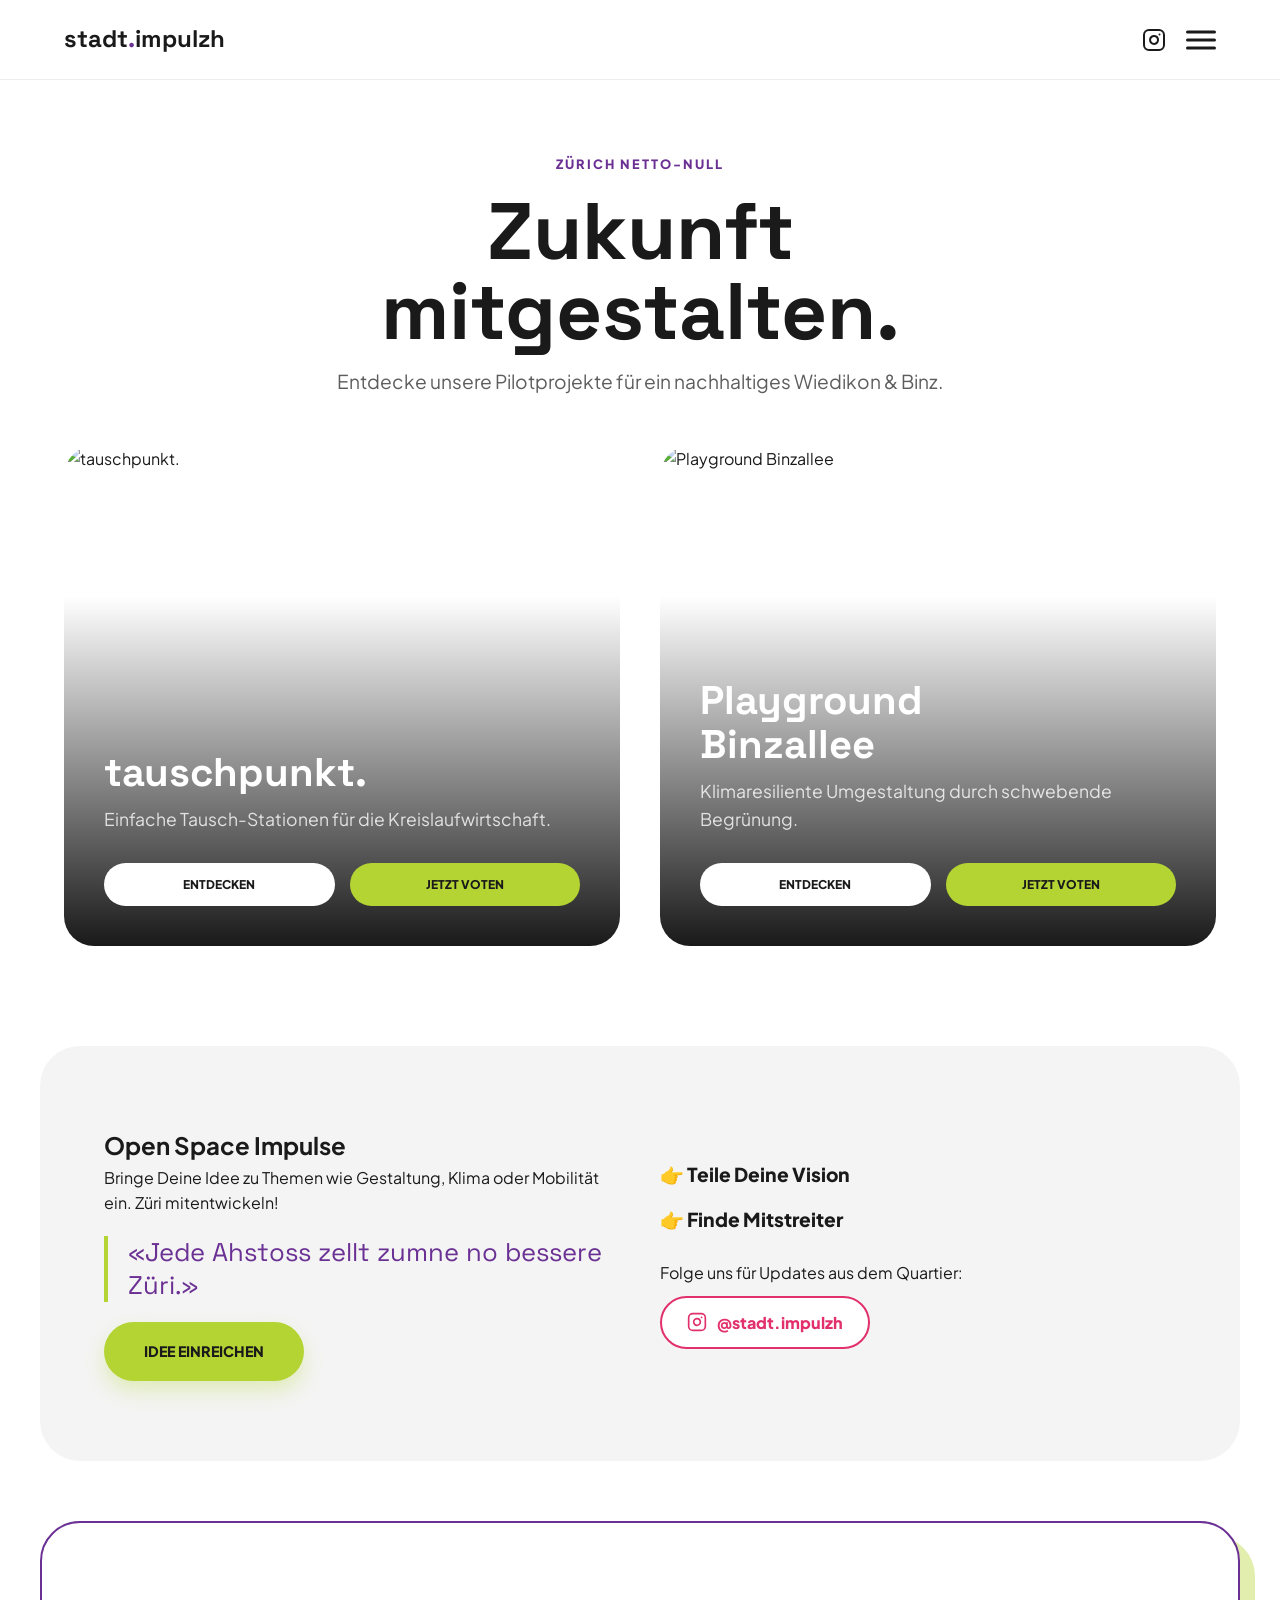
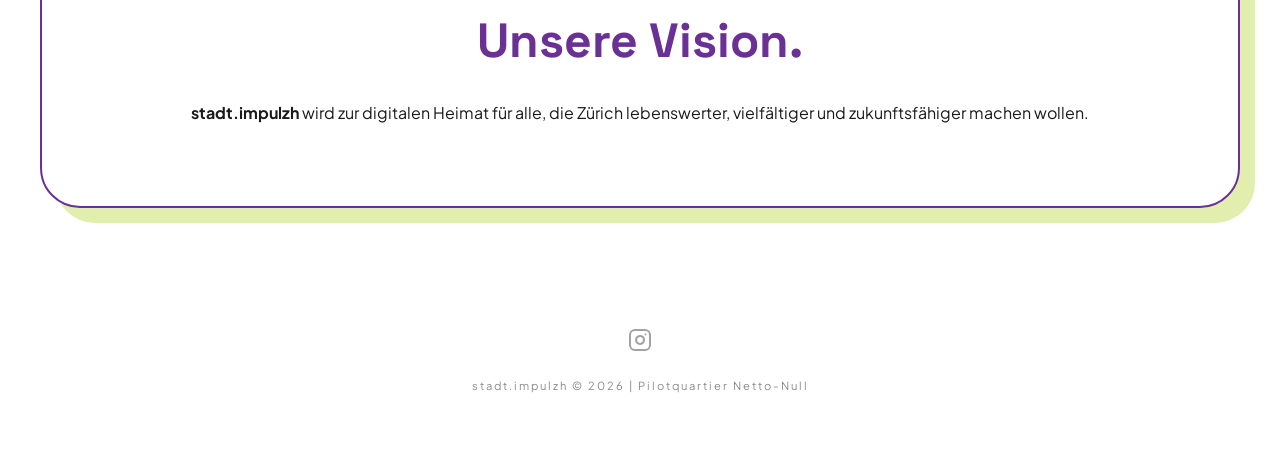
==== index.html @ afa0d342 "Update index.html" ====
<!DOCTYPE html>
<html lang="de">
<head>
    <meta charset="UTF-8">
    <meta name="viewport" content="width=device-width, initial-scale=1.0">
    <title>stadt.impulzh | Projekte</title>
    <link href="https://fonts.googleapis.com/css2?family=Plus+Jakarta+Sans:wght@300;500;800&family=Space+Grotesk:wght@700&display=swap" rel="stylesheet">
    
    <style>
        :root {
            --purple: #6a3093;
            --lime: #b4d433;
            --text: #1a1a1a;
            --bg: #ffffff;
            --gray: #f4f4f4;
            --insta: #E1306C;
        }

        * { margin: 0; padding: 0; box-sizing: border-box; }
        html { scroll-behavior: smooth; }
        body { background: var(--bg); color: var(--text); font-family: 'Plus Jakarta Sans', sans-serif; line-height: 1.6; overflow-x: hidden; }

        /* --- NAVIGATION (HAMBURGER MENU) --- */
        header {
            position: fixed; top: 0; left: 0; width: 100%; height: 80px;
            background: rgba(255,255,255,0.9); backdrop-filter: blur(10px);
            border-bottom: 1px solid #eee; display: flex; justify-content: space-between; align-items: center;
            padding: 0 5%; z-index: 2000;
        }
        .logo { font-family: 'Space Grotesk', sans-serif; font-size: 1.5rem; font-weight: 800; text-decoration: none; color: var(--text); z-index: 2001; }
        .logo span { color: var(--purple); }

        .header-right { display: flex; align-items: center; gap: 20px; z-index: 2001; }
        .insta-header-link { color: var(--text); transition: 0.3s; display: flex; align-items: center; }
        .insta-header-link:hover { color: var(--insta); transform: scale(1.1); }

        /* Hamburger Button */
        .menu-toggle { cursor: pointer; width: 30px; height: 20px; position: relative; }
        .hamburger, .hamburger::before, .hamburger::after { 
            position: absolute; width: 100%; height: 3px; background: var(--text); 
            border-radius: 3px; transition: 0.3s ease; 
        }
        .hamburger { top: 50%; transform: translateY(-50%); }
        .hamburger::before { content: ''; top: -8px; }
        .hamburger::after { content: ''; top: 8px; }
        
        .menu-toggle.active .hamburger { background: transparent; }
        .menu-toggle.active .hamburger::before { top: 0; transform: rotate(45deg); }
        .menu-toggle.active .hamburger::after { top: 0; transform: rotate(-45deg); }

        /* Dropdown Overlay */
        .nav-menu {
            position: fixed; top: 0; right: -100%; width: 100vw; height: 100vh;
            background: rgba(255,255,255,0.98); display: flex; flex-direction: column; 
            align-items: center; justify-content: center; gap: 40px; 
            transition: 0.4s cubic-bezier(0.77, 0, 0.175, 1); z-index: 1999;
        }
        .nav-menu.active { right: 0; }
        .nav-menu ul { list-style: none; text-align: center; display: flex; flex-direction: column; gap: 30px; }
        .nav-menu a { text-decoration: none; color: var(--text); font-family: 'Space Grotesk'; font-size: 2.5rem; font-weight: 800; text-transform: uppercase; transition: 0.3s; }
        .nav-menu a:hover { color: var(--purple); }

        /* --- HERO --- */
        .hero { padding: 150px 5% 50px; text-align: center; max-width: 1000px; margin: 0 auto; }
        .hero span { color: var(--purple); font-weight: 800; letter-spacing: 2px; text-transform: uppercase; font-size: 0.8rem; }
        .hero h1 { font-family: 'Space Grotesk'; font-size: clamp(3rem, 8vw, 5rem); line-height: 1; margin: 15px 0; }
        .hero p { font-size: 1.2rem; opacity: 0.7; }

        /* --- VORSCHAU-GRID --- */
        #overview-section { transition: opacity 0.4s ease; padding-bottom: 100px; }
        .preview-grid { display: grid; grid-template-columns: repeat(auto-fit, minmax(300px, 1fr)); gap: 40px; padding: 0 5%; max-width: 1400px; margin: 0 auto; }
        
        .preview-card {
            position: relative; height: 500px; border-radius: 30px; overflow: hidden;
            cursor: pointer; transition: transform 0.4s cubic-bezier(0.2, 0.8, 0.2, 1);
            display: flex; flex-direction: column; justify-content: flex-end; padding: 40px;
        }
        .preview-card:hover { transform: translateY(-10px); box-shadow: 0 30px 60px rgba(0,0,0,0.15); }
        .preview-card img { position: absolute; inset: 0; width: 100%; height: 100%; object-fit: cover; z-index: -2; transition: 0.6s; }
        .preview-card:hover img { transform: scale(1.05); }
        .preview-card::before { content: ''; position: absolute; inset: 0; background: linear-gradient(to top, rgba(0,0,0,0.9) 0%, transparent 70%); z-index: -1; }
        
        .preview-card h2 { font-family: 'Space Grotesk'; color: white; font-size: 2.5rem; margin-bottom: 10px; line-height: 1.1; }
        .preview-card p { color: rgba(255,255,255,0.8); margin-bottom: 20px; font-size: 1.1rem; }
        
        .card-actions { display: flex; gap: 15px; flex-wrap: wrap; margin-top: 10px; }
        .btn-discover, .btn-vote-small { 
            display: inline-block; padding: 12px 20px; border-radius: 50px; 
            font-weight: 800; text-transform: uppercase; font-size: 0.75rem; 
            text-decoration: none; text-align: center; flex: 1; min-width: 120px;
        }
        .btn-discover { background: white; color: var(--text); }
        .btn-vote-small { background: var(--lime); color: var(--text); transition: 0.3s; }
        .btn-vote-small:hover { background: var(--purple); color: white; }

        /* --- DETAIL-ANSICHTEN --- */
        .detail-view { display: none; padding: 120px 5% 50px; max-width: 1200px; margin: 0 auto; animation: slideUp 0.6s ease forwards; }
        @keyframes slideUp { from { opacity: 0; transform: translateY(40px); } to { opacity: 1; transform: translateY(0); } }
        
        .back-btn { display: inline-flex; align-items: center; gap: 10px; padding: 12px 25px; background: var(--gray); border-radius: 50px; font-weight: 800; text-transform: uppercase; font-size: 0.7rem; cursor: pointer; border: none; transition: 0.3s; margin-bottom: 40px; }
        .back-btn:hover { background: var(--text); color: white; }

        .detail-header { display: flex; justify-content: space-between; align-items: flex-end; margin-bottom: 50px; flex-wrap: wrap; gap: 20px; }
        .detail-header h2 { font-family: 'Space Grotesk'; font-size: clamp(3rem, 6vw, 4.5rem); line-height: 1; }
        .vote-btn-large { padding: 18px 40px; background: var(--lime); color: var(--text); border-radius: 50px; font-weight: 800; text-decoration: none; text-transform: uppercase; font-size: 0.9rem; transition: 0.3s; box-shadow: 0 10px 20px rgba(180, 212, 51, 0.3); }
        .vote-btn-large:hover { transform: translateY(-3px); background: var(--purple); color: white; }

        .detail-content { display: grid; grid-template-columns: 1fr 1fr; gap: 60px; margin-bottom: 60px; }
        .detail-content h3 { font-family: 'Space Grotesk'; font-size: 2rem; color: var(--purple); margin-bottom: 20px; }
        .detail-content p { margin-bottom: 20px; font-size: 1.1rem; }
        
        .vision-box { background: var(--gray); padding: 40px; border-radius: 30px; border-left: 6px solid var(--lime); }
        .vision-box h4 { font-family: 'Space Grotesk'; font-size: 1.5rem; margin-bottom: 15px; }

        /* --- GALERIE --- */
        .carousel { display: flex; gap: 20px; overflow-x: auto; padding-bottom: 20px; scrollbar-width: none; margin-top: 40px; }
        .carousel img { height: 400px; min-width: 300px; border-radius: 20px; object-fit: cover; flex-shrink: 0; box-shadow: 0 10px 30px rgba(0,0,0,0.1); }

        /* --- VERGLEICHS-SLIDER --- */
        .slider-container { position: relative; width: 100%; aspect-ratio: 16/9; margin: 50px auto; border-radius: 30px; overflow: hidden; box-shadow: 0 20px 50px rgba(0,0,0,0.2); }
        .slider-img-back { position: absolute; top: 0; left: 0; width: 100%; height: 100%; object-fit: cover; }
        .slider-img-front { position: absolute; top: 0; left: 0; width: 100%; height: 100%; object-fit: cover; clip-path: polygon(0 0, 50% 0, 50% 100%, 0 100%); }
        .slider-line { position: absolute; top: 0; left: 50%; width: 4px; height: 100%; background: white; transform: translateX(-50%); pointer-events: none; z-index: 5; }
        .slider-button { 
            position: absolute; top: 50%; left: 50%; transform: translate(-50%, -50%); 
            width: 44px; height: 44px; background: white; border-radius: 50%; 
            display: flex; align-items: center; justify-content: center; gap: 2px;
            box-shadow: 0 4px 15px rgba(0,0,0,0.3); color: var(--purple);
        }
        .slider-button svg { width: 18px; height: 18px; stroke: currentColor; }
        .slider-input { position: absolute; top: 0; left: 0; width: 100%; height: 100%; opacity: 0; cursor: ew-resize; z-index: 10; margin: 0; }

        /* --- INFO SECTIONS --- */
        .info-section { padding: 80px 5%; max-width: 1200px; margin: 0 auto 60px; border-radius: 40px; }
        
        /* Mitwirken Design */
        .bg-gray { background: var(--gray); display: grid; grid-template-columns: 1fr 1fr; gap: 40px; align-items: center; }
        .quote-zueri { font-family: 'Space Grotesk'; font-size: 1.6rem; color: var(--purple); line-height: 1.3; margin: 20px 0; padding-left: 20px; border-left: 4px solid var(--lime); }
        .mitwirken-list { list-style: none; margin-bottom: 25px; }
        .mitwirken-list li { font-size: 1.2rem; font-weight: 800; margin-bottom: 15px; display: flex; align-items: center; gap: 10px; }
        
        .insta-btn-wide {
            display: inline-flex; align-items: center; gap: 10px;
            padding: 12px 25px; background: white; border: 2px solid var(--insta);
            color: var(--insta); border-radius: 50px; text-decoration: none;
            font-weight: 800; transition: 0.3s; margin-top: 10px;
        }
        .insta-btn-wide:hover { background: var(--insta); color: white; }

        /* Helle Vision Design */
        .bg-light-accent { 
            background: white; border: 2px solid var(--purple); 
            box-shadow: 15px 15px 0px rgba(180, 212, 51, 0.4); 
            text-align: center; padding: 80px 5%; 
        }
        .bg-light-accent h2 { font-family: 'Space Grotesk'; font-size: 3rem; margin-bottom: 20px; color: var(--purple); }

        footer { text-align: center; padding: 60px 40px; font-size: 0.7rem; opacity: 0.5; letter-spacing: 2px; }
        .footer-socials { margin-bottom: 20px; display: flex; justify-content: center; gap: 20px; }
        .footer-socials a { color: var(--text); opacity: 0.8; transition: 0.3s; }
        .footer-socials a:hover { color: var(--insta); opacity: 1; transform: translateY(-3px); }

        @media (max-width: 900px) { 
            .bg-gray { grid-template-columns: 1fr; }
            .preview-card { height: 420px; padding: 25px; }
            .card-actions { flex-direction: column; gap: 10px; }
            .detail-content { grid-template-columns: 1fr; } 
        }
    </style>
</head>
<body>

    <header>
        <a href="#" onclick="showOverview()" class="logo">stadt<span>.</span>impulzh</a>
        
        <div class="header-right">
            <a href="https://www.instagram.com/stadt.impulzh?igsh=MWlrd3I5NDh2NDQ0bA==" target="_blank" class="insta-header-link">
                <svg width="24" height="24" viewBox="0 0 24 24" fill="none" stroke="currentColor" stroke-width="2" stroke-linecap="round" stroke-linejoin="round"><rect x="2" y="2" width="20" height="20" rx="5" ry="5"></rect><path d="M16 11.37A4 4 0 1 1 12.63 8 4 4 0 0 1 16 11.37z"></path><line x1="17.5" y1="6.5" x2="17.51" y2="6.5"></line></svg>
            </a>
            <div class="menu-toggle" onclick="toggleMenu()">
                <div class="hamburger"></div>
            </div>
        </div>

        <nav class="nav-menu">
            <ul>
                <li><a href="#" onclick="closeMenuAndShowOverview()">Projekte</a></li>
                <li><a href="#mitwirken" onclick="toggleMenu()">Mitwirken</a></li>
                <li><a href="#vision" onclick="toggleMenu()">Vision</a></li>
                <li><a href="https://www.instagram.com/stadt.impulzh?igsh=MWlrd3I5NDh2NDQ0bA==" target="_blank" onclick="toggleMenu()" style="color: var(--insta);">Instagram</a></li>
            </ul>
        </nav>
    </header>

    <div id="overview-section">
        <section class="hero">
            <span>Zürich Netto-Null</span>
            <h1>Zukunft<br>mitgestalten.</h1>
            <p>Entdecke unsere Pilotprojekte für ein nachhaltiges Wiedikon & Binz.</p>
        </section>

        <section class="preview-grid">
            <div class="preview-card" onclick="openProject('tauschpunkt')">
                <img src="Bild.tauschpunkt1.png" alt="tauschpunkt.">
                <h2>tauschpunkt.</h2>
                <p>Einfache Tausch-Stationen für die Kreislaufwirtschaft.</p>
                <div class="card-actions">
                    <span class="btn-discover">Entdecken</span>
                    <a href="https://mitwirken.stadt-zuerich.ch/processes/pilotquartier/f/664/proposals/2298" target="_blank" class="btn-vote-small" onclick="event.stopPropagation()">Jetzt Voten</a>
                </div>
            </div>

            <div class="preview-card" onclick="openProject('playground')">
                <img src="IMG_2031.png" alt="Playground Binzallee">
                <h2>Playground<br>Binzallee</h2>
                <p>Klimaresiliente Umgestaltung durch schwebende Begrünung.</p>
                <div class="card-actions">
                    <span class="btn-discover">Entdecken</span>
                    <a href="https://mitwirken.stadt-zuerich.ch/processes/pilotquartier/f/664/proposals/2334" target="_blank" class="btn-vote-small" onclick="event.stopPropagation()">Jetzt Voten</a>
                </div>
            </div>
        </section>
    </div>

    <section id="tauschpunkt" class="detail-view">
        <button class="back-btn" onclick="showOverview()">← Zurück</button>
        <div class="detail-header">
            <h2>tauschpunkt.</h2>
            <a href="https://mitwirken.stadt-zuerich.ch/processes/pilotquartier/f/664/proposals/2298" target="_blank" class="vote-btn-large">Jetzt Voten</a>
        </div>
        <div class="detail-content">
            <div>
                <h3>Das Konzept.</h3>
                <p>Nachhaltiges Handeln sichtbar und einfach machen – mitten im Alltag.</p>
            </div>
            <div class="vision-box">
                <h4>Vision</h4>
                <p>Ein stadtweites Netzwerk, das Ressourcen schont und Menschen verbindet.</p>
            </div>
        </div>
        <div class="carousel">
            <img src="Bild.tauschpunkt1.png" alt="1"><img src="Bild.tauschpunkt2.png" alt="2"><img src="Bild.tauschpunkt3.png" alt="3">
        </div>
    </section>

    <section id="playground" class="detail-view">
        <button class="back-btn" onclick="showOverview()">← Zurück</button>
        <div class="detail-header">
            <h2>Playground Binzallee.</h2>
            <a href="https://mitwirken.stadt-zuerich.ch/processes/pilotquartier/f/664/proposals/2334" target="_blank" class="vote-btn-large">Jetzt Voten</a>
        </div>
        <div class="slider-container">
            <img src="IMG_2031.png" class="slider-img-back">
            <img src="IMG_2032.png" class="slider-img-front" id="slider-front">
            <div class="slider-line" id="slider-line">
                <div class="slider-button">
                    <svg viewBox="0 0 24 24" fill="none" stroke-width="2.5" stroke-linecap="round" stroke-linejoin="round"><polyline points="15 18 9 12 15 6"></polyline></svg>
                    <svg viewBox="0 0 24 24" fill="none" stroke-width="2.5" stroke-linecap="round" stroke-linejoin="round"><polyline points="9 18 15 12 9 6"></polyline></svg>
                </div>
            </div>
            <input type="range" min="0" max="100" value="50" class="slider-input" oninput="moveSlider(this.value)">
        </div>
    </section>

    <section id="mitwirken" class="info-section bg-gray">
        <div class="mitwirken-text">
            <h2>Open Space Impulse</h2>
            <p>Bringe Deine Idee zu Themen wie Gestaltung, Klima oder Mobilität ein. Züri mitentwickeln!</p>
            <div class="quote-zueri">«Jede Ahstoss zellt zumne no bessere Züri.»</div>
            <a href="mailto:stadt@impulzh.com" class="vote-btn-large" style="display: inline-block;">Idee einreichen</a>
        </div>
        <div>
            <ul class="mitwirken-list">
                <li>👉 Teile Deine Vision</li>
                <li>👉 Finde Mitstreiter</li>
            </ul>
            <p>Folge uns für Updates aus dem Quartier:</p>
            <a href="https://www.instagram.com/stadt.impulzh?igsh=MWlrd3I5NDh2NDQ0bA==" target="_blank" class="insta-btn-wide">
                <svg width="20" height="20" viewBox="0 0 24 24" fill="none" stroke="currentColor" stroke-width="2" stroke-linecap="round" stroke-linejoin="round"><rect x="2" y="2" width="20" height="20" rx="5" ry="5"></rect><path d="M16 11.37A4 4 0 1 1 12.63 8 4 4 0 0 1 16 11.37z"></path><line x1="17.5" y1="6.5" x2="17.51" y2="6.5"></line></svg>
                @stadt.impulzh
            </a>
        </div>
    </section>

    <section id="vision" class="info-section bg-light-accent">
        <h2>Unsere Vision.</h2>
        <p><strong>stadt.impulzh</strong> wird zur digitalen Heimat für alle, die Zürich lebenswerter, vielfältiger und zukunftsfähiger machen wollen.</p>
    </section>

    <footer>
        <div class="footer-socials">
            <a href="https://www.instagram.com/stadt.impulzh?igsh=MWlrd3I5NDh2NDQ0bA==" target="_blank">
                <svg width="24" height="24" viewBox="0 0 24 24" fill="none" stroke="currentColor" stroke-width="2" stroke-linecap="round" stroke-linejoin="round"><rect x="2" y="2" width="20" height="20" rx="5" ry="5"></rect><path d="M16 11.37A4 4 0 1 1 12.63 8 4 4 0 0 1 16 11.37z"></path><line x1="17.5" y1="6.5" x2="17.51" y2="6.5"></line></svg>
            </a>
        </div>
        stadt.impulzh &copy; 2026 | Pilotquartier Netto-Null
    </footer>

    <script>
        function toggleMenu() {
            document.querySelector('.nav-menu').classList.toggle('active');
            document.querySelector('.menu-toggle').classList.toggle('active');
        }
        function closeMenuAndShowOverview() {
            document.querySelector('.nav-menu').classList.remove('active');
            document.querySelector('.menu-toggle').classList.remove('active');
            showOverview();
        }
        function openProject(projectId) {
            document.getElementById('overview-section').style.display = 'none';
            document.querySelectorAll('.detail-view').forEach(view => view.style.display = 'none');
            document.getElementById(projectId).style.display = 'block';
            window.scrollTo({ top: 0, behavior: 'smooth' });
        }
        function showOverview() {
            document.querySelectorAll('.detail-view').forEach(view => view.style.display = 'none');
            document.getElementById('overview-section').style.display = 'block';
            window.scrollTo({ top: 0, behavior: 'smooth' });
        }
        function moveSlider(val) {
            document.getElementById('slider-front').style.clipPath = `polygon(0 0, ${val}% 0, ${val}% 100%, 0 100%)`;
            document.getElementById('slider-line').style.left = `${val}%`;
        }
    </script>
</body>
</html>
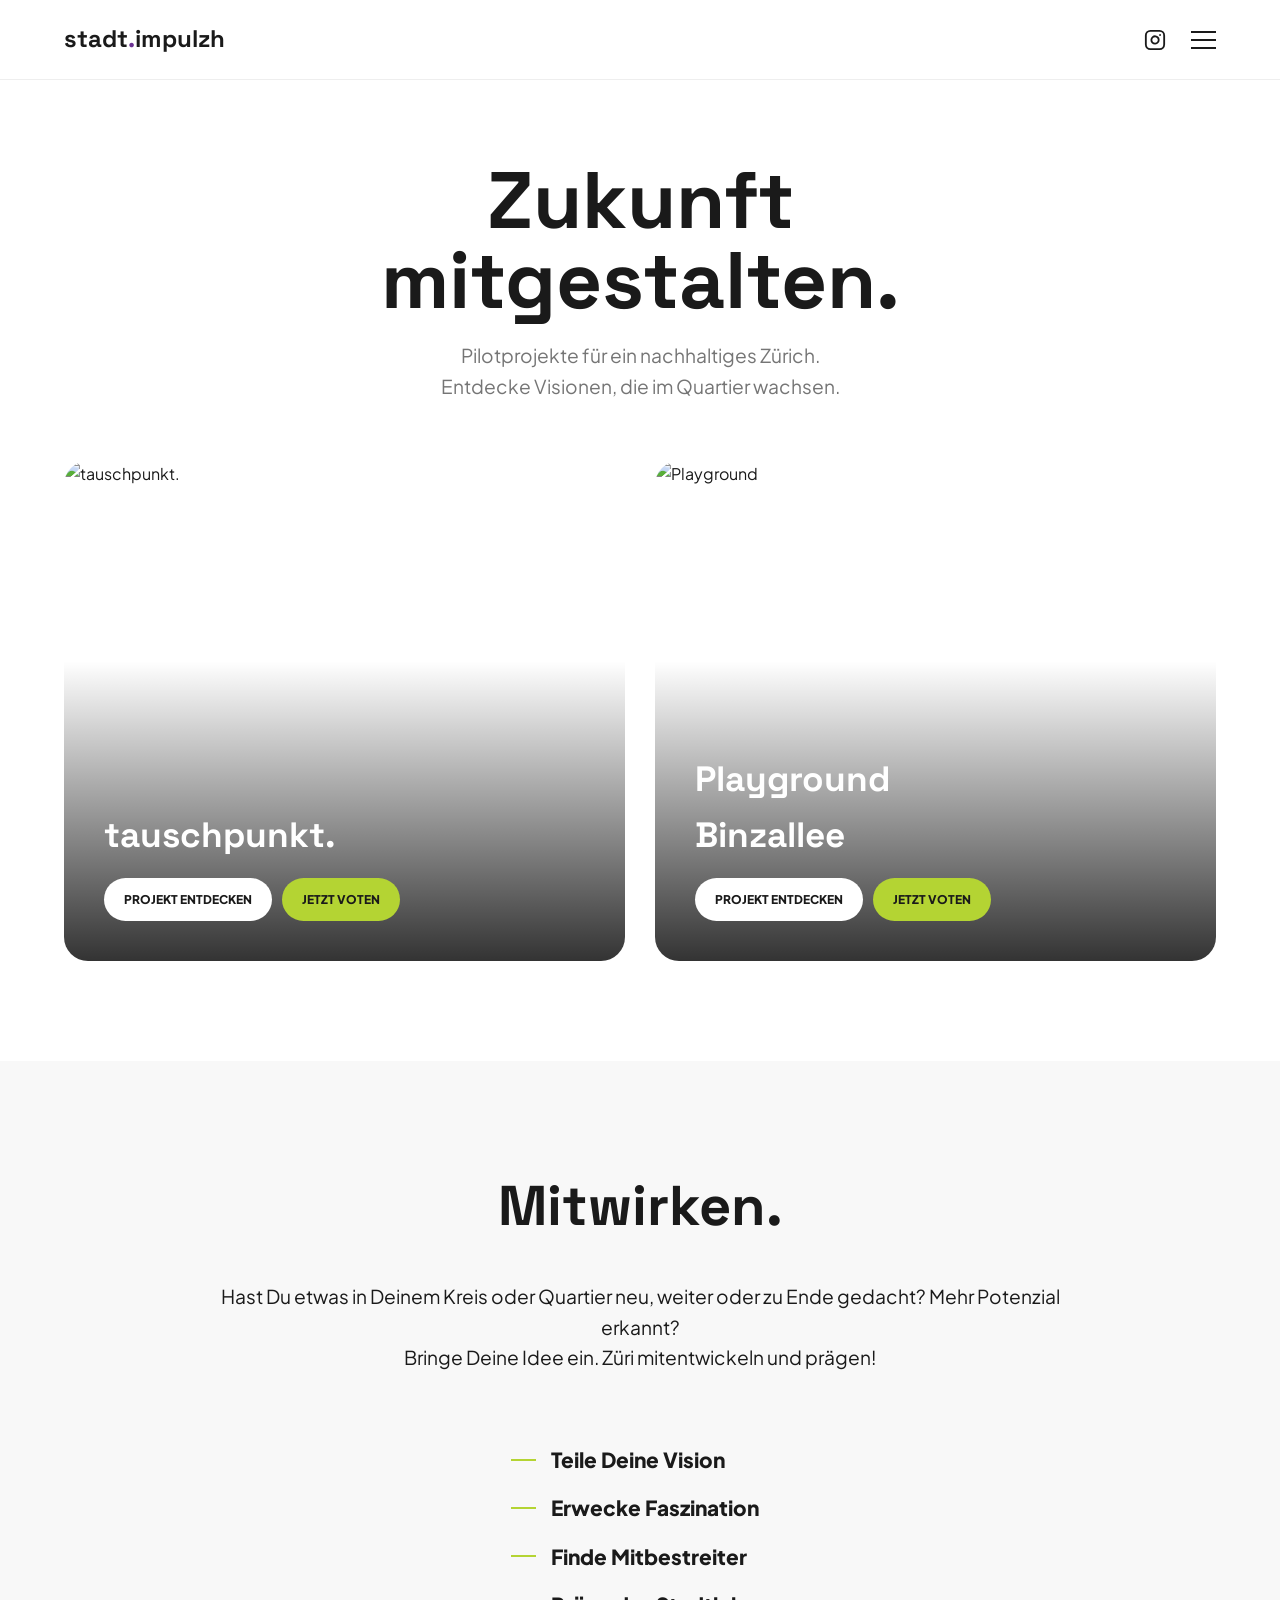
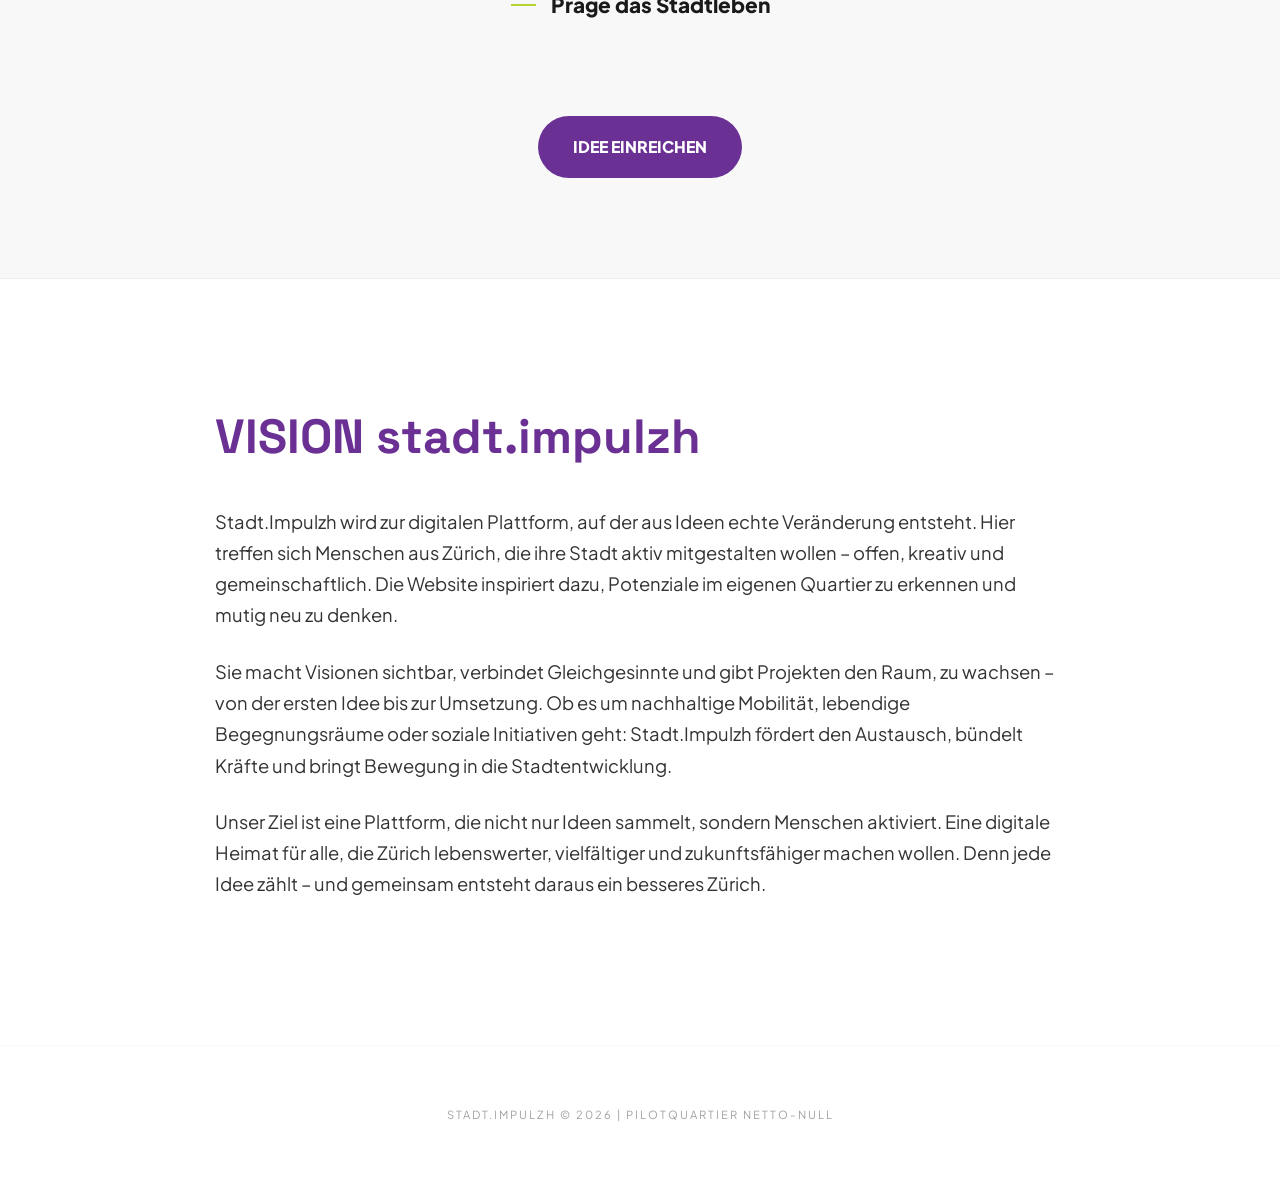
==== commit 74a92433: "Update index.html" ====
--- a/index.html
+++ b/index.html
@@ -12,7 +12,7 @@
             --lime: #b4d433;
             --text: #1a1a1a;
             --bg: #ffffff;
-            --gray: #f4f4f4;
+            --gray: #f8f8f8;
             --insta: #E1306C;
         }
 
@@ -20,26 +20,22 @@
         html { scroll-behavior: smooth; }
         body { background: var(--bg); color: var(--text); font-family: 'Plus Jakarta Sans', sans-serif; line-height: 1.6; overflow-x: hidden; }
 
-        /* --- NAVIGATION (HAMBURGER MENU) --- */
+        /* --- NAVIGATION --- */
         header {
             position: fixed; top: 0; left: 0; width: 100%; height: 80px;
-            background: rgba(255,255,255,0.9); backdrop-filter: blur(10px);
+            background: rgba(255,255,255,0.9); backdrop-filter: blur(15px);
             border-bottom: 1px solid #eee; display: flex; justify-content: space-between; align-items: center;
             padding: 0 5%; z-index: 2000;
         }
         .logo { font-family: 'Space Grotesk', sans-serif; font-size: 1.5rem; font-weight: 800; text-decoration: none; color: var(--text); z-index: 2001; }
         .logo span { color: var(--purple); }
 
-        .header-right { display: flex; align-items: center; gap: 20px; z-index: 2001; }
-        .insta-header-link { color: var(--text); transition: 0.3s; display: flex; align-items: center; }
-        .insta-header-link:hover { color: var(--insta); transform: scale(1.1); }
-
-        /* Hamburger Button */
-        .menu-toggle { cursor: pointer; width: 30px; height: 20px; position: relative; }
-        .hamburger, .hamburger::before, .hamburger::after { 
-            position: absolute; width: 100%; height: 3px; background: var(--text); 
-            border-radius: 3px; transition: 0.3s ease; 
-        }
+        .header-right { display: flex; align-items: center; gap: 25px; z-index: 2001; }
+        .insta-link { color: var(--text); transition: 0.3s; display: flex; align-items: center; }
+        .insta-link:hover { color: var(--insta); transform: scale(1.1); }
+
+        .menu-toggle { cursor: pointer; width: 25px; height: 18px; position: relative; }
+        .hamburger, .hamburger::before, .hamburger::after { position: absolute; width: 100%; height: 2px; background: var(--text); transition: 0.3s ease; }
         .hamburger { top: 50%; transform: translateY(-50%); }
         .hamburger::before { content: ''; top: -8px; }
         .hamburger::after { content: ''; top: 8px; }
@@ -48,123 +44,82 @@
         .menu-toggle.active .hamburger::before { top: 0; transform: rotate(45deg); }
         .menu-toggle.active .hamburger::after { top: 0; transform: rotate(-45deg); }
 
-        /* Dropdown Overlay */
         .nav-menu {
-            position: fixed; top: 0; right: -100%; width: 100vw; height: 100vh;
-            background: rgba(255,255,255,0.98); display: flex; flex-direction: column; 
+            position: fixed; top: 0; right: -100%; width: 100%; height: 100vh;
+            background: var(--bg); display: flex; flex-direction: column; 
             align-items: center; justify-content: center; gap: 40px; 
-            transition: 0.4s cubic-bezier(0.77, 0, 0.175, 1); z-index: 1999;
+            transition: 0.5s cubic-bezier(0.77, 0, 0.175, 1); z-index: 1999;
         }
         .nav-menu.active { right: 0; }
-        .nav-menu ul { list-style: none; text-align: center; display: flex; flex-direction: column; gap: 30px; }
-        .nav-menu a { text-decoration: none; color: var(--text); font-family: 'Space Grotesk'; font-size: 2.5rem; font-weight: 800; text-transform: uppercase; transition: 0.3s; }
-        .nav-menu a:hover { color: var(--purple); }
+        .nav-menu a { text-decoration: none; color: var(--text); font-family: 'Space Grotesk'; font-size: 2.5rem; font-weight: 800; text-transform: uppercase; }
 
         /* --- HERO --- */
-        .hero { padding: 150px 5% 50px; text-align: center; max-width: 1000px; margin: 0 auto; }
-        .hero span { color: var(--purple); font-weight: 800; letter-spacing: 2px; text-transform: uppercase; font-size: 0.8rem; }
-        .hero h1 { font-family: 'Space Grotesk'; font-size: clamp(3rem, 8vw, 5rem); line-height: 1; margin: 15px 0; }
-        .hero p { font-size: 1.2rem; opacity: 0.7; }
-
-        /* --- VORSCHAU-GRID --- */
-        #overview-section { transition: opacity 0.4s ease; padding-bottom: 100px; }
-        .preview-grid { display: grid; grid-template-columns: repeat(auto-fit, minmax(300px, 1fr)); gap: 40px; padding: 0 5%; max-width: 1400px; margin: 0 auto; }
-        
+        .hero { padding: 160px 5% 60px; text-align: center; max-width: 900px; margin: 0 auto; }
+        .hero h1 { font-family: 'Space Grotesk'; font-size: clamp(3rem, 8vw, 5rem); line-height: 1; margin-bottom: 20px; }
+        .hero p { font-size: 1.2rem; opacity: 0.6; }
+
+        /* --- PREVIEW GRID --- */
+        .preview-grid { display: grid; grid-template-columns: repeat(auto-fit, minmax(320px, 1fr)); gap: 30px; padding: 0 5% 100px; max-width: 1400px; margin: 0 auto; }
         .preview-card {
-            position: relative; height: 500px; border-radius: 30px; overflow: hidden;
-            cursor: pointer; transition: transform 0.4s cubic-bezier(0.2, 0.8, 0.2, 1);
-            display: flex; flex-direction: column; justify-content: flex-end; padding: 40px;
-        }
-        .preview-card:hover { transform: translateY(-10px); box-shadow: 0 30px 60px rgba(0,0,0,0.15); }
-        .preview-card img { position: absolute; inset: 0; width: 100%; height: 100%; object-fit: cover; z-index: -2; transition: 0.6s; }
-        .preview-card:hover img { transform: scale(1.05); }
-        .preview-card::before { content: ''; position: absolute; inset: 0; background: linear-gradient(to top, rgba(0,0,0,0.9) 0%, transparent 70%); z-index: -1; }
-        
-        .preview-card h2 { font-family: 'Space Grotesk'; color: white; font-size: 2.5rem; margin-bottom: 10px; line-height: 1.1; }
-        .preview-card p { color: rgba(255,255,255,0.8); margin-bottom: 20px; font-size: 1.1rem; }
-        
-        .card-actions { display: flex; gap: 15px; flex-wrap: wrap; margin-top: 10px; }
-        .btn-discover, .btn-vote-small { 
-            display: inline-block; padding: 12px 20px; border-radius: 50px; 
-            font-weight: 800; text-transform: uppercase; font-size: 0.75rem; 
-            text-decoration: none; text-align: center; flex: 1; min-width: 120px;
-        }
-        .btn-discover { background: white; color: var(--text); }
-        .btn-vote-small { background: var(--lime); color: var(--text); transition: 0.3s; }
-        .btn-vote-small:hover { background: var(--purple); color: white; }
-
-        /* --- DETAIL-ANSICHTEN --- */
-        .detail-view { display: none; padding: 120px 5% 50px; max-width: 1200px; margin: 0 auto; animation: slideUp 0.6s ease forwards; }
-        @keyframes slideUp { from { opacity: 0; transform: translateY(40px); } to { opacity: 1; transform: translateY(0); } }
-        
-        .back-btn { display: inline-flex; align-items: center; gap: 10px; padding: 12px 25px; background: var(--gray); border-radius: 50px; font-weight: 800; text-transform: uppercase; font-size: 0.7rem; cursor: pointer; border: none; transition: 0.3s; margin-bottom: 40px; }
-        .back-btn:hover { background: var(--text); color: white; }
-
-        .detail-header { display: flex; justify-content: space-between; align-items: flex-end; margin-bottom: 50px; flex-wrap: wrap; gap: 20px; }
-        .detail-header h2 { font-family: 'Space Grotesk'; font-size: clamp(3rem, 6vw, 4.5rem); line-height: 1; }
-        .vote-btn-large { padding: 18px 40px; background: var(--lime); color: var(--text); border-radius: 50px; font-weight: 800; text-decoration: none; text-transform: uppercase; font-size: 0.9rem; transition: 0.3s; box-shadow: 0 10px 20px rgba(180, 212, 51, 0.3); }
-        .vote-btn-large:hover { transform: translateY(-3px); background: var(--purple); color: white; }
-
-        .detail-content { display: grid; grid-template-columns: 1fr 1fr; gap: 60px; margin-bottom: 60px; }
-        .detail-content h3 { font-family: 'Space Grotesk'; font-size: 2rem; color: var(--purple); margin-bottom: 20px; }
-        .detail-content p { margin-bottom: 20px; font-size: 1.1rem; }
-        
-        .vision-box { background: var(--gray); padding: 40px; border-radius: 30px; border-left: 6px solid var(--lime); }
-        .vision-box h4 { font-family: 'Space Grotesk'; font-size: 1.5rem; margin-bottom: 15px; }
-
-        /* --- GALERIE --- */
-        .carousel { display: flex; gap: 20px; overflow-x: auto; padding-bottom: 20px; scrollbar-width: none; margin-top: 40px; }
-        .carousel img { height: 400px; min-width: 300px; border-radius: 20px; object-fit: cover; flex-shrink: 0; box-shadow: 0 10px 30px rgba(0,0,0,0.1); }
-
-        /* --- VERGLEICHS-SLIDER --- */
-        .slider-container { position: relative; width: 100%; aspect-ratio: 16/9; margin: 50px auto; border-radius: 30px; overflow: hidden; box-shadow: 0 20px 50px rgba(0,0,0,0.2); }
-        .slider-img-back { position: absolute; top: 0; left: 0; width: 100%; height: 100%; object-fit: cover; }
-        .slider-img-front { position: absolute; top: 0; left: 0; width: 100%; height: 100%; object-fit: cover; clip-path: polygon(0 0, 50% 0, 50% 100%, 0 100%); }
-        .slider-line { position: absolute; top: 0; left: 50%; width: 4px; height: 100%; background: white; transform: translateX(-50%); pointer-events: none; z-index: 5; }
-        .slider-button { 
-            position: absolute; top: 50%; left: 50%; transform: translate(-50%, -50%); 
-            width: 44px; height: 44px; background: white; border-radius: 50%; 
-            display: flex; align-items: center; justify-content: center; gap: 2px;
-            box-shadow: 0 4px 15px rgba(0,0,0,0.3); color: var(--purple);
-        }
-        .slider-button svg { width: 18px; height: 18px; stroke: currentColor; }
-        .slider-input { position: absolute; top: 0; left: 0; width: 100%; height: 100%; opacity: 0; cursor: ew-resize; z-index: 10; margin: 0; }
-
-        /* --- INFO SECTIONS --- */
-        .info-section { padding: 80px 5%; max-width: 1200px; margin: 0 auto 60px; border-radius: 40px; }
-        
-        /* Mitwirken Design */
-        .bg-gray { background: var(--gray); display: grid; grid-template-columns: 1fr 1fr; gap: 40px; align-items: center; }
-        .quote-zueri { font-family: 'Space Grotesk'; font-size: 1.6rem; color: var(--purple); line-height: 1.3; margin: 20px 0; padding-left: 20px; border-left: 4px solid var(--lime); }
-        .mitwirken-list { list-style: none; margin-bottom: 25px; }
-        .mitwirken-list li { font-size: 1.2rem; font-weight: 800; margin-bottom: 15px; display: flex; align-items: center; gap: 10px; }
-        
-        .insta-btn-wide {
-            display: inline-flex; align-items: center; gap: 10px;
-            padding: 12px 25px; background: white; border: 2px solid var(--insta);
-            color: var(--insta); border-radius: 50px; text-decoration: none;
-            font-weight: 800; transition: 0.3s; margin-top: 10px;
-        }
-        .insta-btn-wide:hover { background: var(--insta); color: white; }
-
-        /* Helle Vision Design */
-        .bg-light-accent { 
-            background: white; border: 2px solid var(--purple); 
-            box-shadow: 15px 15px 0px rgba(180, 212, 51, 0.4); 
-            text-align: center; padding: 80px 5%; 
-        }
-        .bg-light-accent h2 { font-family: 'Space Grotesk'; font-size: 3rem; margin-bottom: 20px; color: var(--purple); }
-
-        footer { text-align: center; padding: 60px 40px; font-size: 0.7rem; opacity: 0.5; letter-spacing: 2px; }
-        .footer-socials { margin-bottom: 20px; display: flex; justify-content: center; gap: 20px; }
-        .footer-socials a { color: var(--text); opacity: 0.8; transition: 0.3s; }
-        .footer-socials a:hover { color: var(--insta); opacity: 1; transform: translateY(-3px); }
-
-        @media (max-width: 900px) { 
-            .bg-gray { grid-template-columns: 1fr; }
+            position: relative; height: 500px; border-radius: 24px; overflow: hidden;
+            cursor: pointer; display: flex; flex-direction: column; justify-content: flex-end; padding: 40px;
+            transition: transform 0.4s ease;
+        }
+        .preview-card:hover { transform: translateY(-10px); }
+        .preview-card img { position: absolute; inset: 0; width: 100%; height: 100%; object-fit: cover; z-index: -2; }
+        .preview-card::before { content: ''; position: absolute; inset: 0; background: linear-gradient(to top, rgba(0,0,0,0.8) 0%, transparent 60%); z-index: -1; }
+        .preview-card h2 { font-family: 'Space Grotesk'; color: white; font-size: 2.2rem; margin-bottom: 15px; }
+        
+        .card-btns { display: flex; gap: 10px; }
+        .btn-s { padding: 12px 20px; border-radius: 50px; font-weight: 800; text-transform: uppercase; font-size: 0.75rem; text-decoration: none; text-align: center; }
+        .btn-white { background: white; color: var(--text); }
+        .btn-lime { background: var(--lime); color: var(--text); }
+
+        /* --- DETAIL VIEWS --- */
+        .detail-view { display: none; padding: 120px 5%; max-width: 1100px; margin: 0 auto; animation: fadeIn 0.5s ease; }
+        @keyframes fadeIn { from { opacity: 0; } to { opacity: 1; } }
+        .back-link { cursor: pointer; font-weight: 800; text-transform: uppercase; font-size: 0.7rem; margin-bottom: 30px; display: inline-block; opacity: 0.5; transition: 0.3s; }
+        .back-link:hover { opacity: 1; color: var(--purple); }
+
+        .detail-content { margin-bottom: 60px; }
+        .detail-content h3 { font-family: 'Space Grotesk'; font-size: 1.8rem; margin: 40px 0 20px; color: var(--purple); }
+        .detail-content p { font-size: 1.15rem; margin-bottom: 20px; color: #444; }
+
+        /* --- SLIDER --- */
+        .slider-wrap { position: relative; width: 100%; aspect-ratio: 16/9; border-radius: 24px; overflow: hidden; margin: 40px 0; }
+        .slider-img { position: absolute; inset: 0; width: 100%; height: 100%; object-fit: cover; }
+        #slider-front { clip-path: polygon(0 0, 50% 0, 50% 100%, 0 100%); }
+        .slider-bar { position: absolute; top: 0; left: 50%; width: 2px; height: 100%; background: white; transform: translateX(-50%); pointer-events: none; }
+        .slider-handle { position: absolute; top: 50%; left: 50%; transform: translate(-50%, -50%); width: 44px; height: 44px; background: white; border-radius: 50%; display: flex; align-items: center; justify-content: center; box-shadow: 0 0 20px rgba(0,0,0,0.2); }
+        .slider-handle svg { width: 20px; stroke: var(--purple); }
+        .slider-input { position: absolute; inset: 0; opacity: 0; cursor: ew-resize; width: 100%; }
+
+        /* --- MITWIRKEN (LISTE) --- */
+        #mitwirken { padding: 100px 5%; background: var(--gray); }
+        .mitwirken-container { max-width: 900px; margin: 0 auto; text-align: center; }
+        .mitwirken-container h2 { font-family: 'Space Grotesk'; font-size: clamp(2.5rem, 5vw, 3.5rem); margin-bottom: 30px; }
+        .mitwirken-container p { font-size: 1.2rem; margin-bottom: 30px; }
+        
+        .modern-list { list-style: none; display: inline-block; text-align: left; margin: 40px 0; }
+        .modern-list li { font-size: 1.3rem; font-weight: 800; margin-bottom: 15px; display: flex; align-items: center; gap: 15px; }
+        .modern-list li::before { content: ''; width: 25px; height: 2px; background: var(--lime); display: inline-block; }
+
+        .mitwirken-actions { display: flex; justify-content: center; gap: 20px; flex-wrap: wrap; margin-top: 40px; }
+        .btn-large { padding: 18px 35px; border-radius: 50px; font-weight: 800; text-transform: uppercase; text-decoration: none; transition: 0.3s; }
+        .btn-p { background: var(--purple); color: white; }
+
+        /* --- VISION SEKTION (FULL TEXT) --- */
+        #vision { padding: 120px 5%; border-top: 1px solid #eee; background: white; }
+        .vision-container { max-width: 850px; margin: 0 auto; }
+        .vision-container h2 { font-family: 'Space Grotesk'; font-size: clamp(2rem, 4vw, 3rem); margin-bottom: 30px; color: var(--purple); }
+        .vision-container p { font-size: 1.15rem; margin-bottom: 25px; line-height: 1.7; color: #333; }
+
+        footer { padding: 60px 5%; text-align: center; font-size: 0.7rem; opacity: 0.4; letter-spacing: 2px; text-transform: uppercase; border-top: 1px solid #f0f0f0; }
+
+        @media (max-width: 768px) {
             .preview-card { height: 420px; padding: 25px; }
-            .card-actions { flex-direction: column; gap: 10px; }
-            .detail-content { grid-template-columns: 1fr; } 
+            .nav-menu a { font-size: 1.8rem; }
+            .modern-list li { font-size: 1.1rem; }
         }
     </style>
 </head>
@@ -172,127 +127,115 @@
 
     <header>
         <a href="#" onclick="showOverview()" class="logo">stadt<span>.</span>impulzh</a>
-        
         <div class="header-right">
-            <a href="https://www.instagram.com/stadt.impulzh?igsh=MWlrd3I5NDh2NDQ0bA==" target="_blank" class="insta-header-link">
-                <svg width="24" height="24" viewBox="0 0 24 24" fill="none" stroke="currentColor" stroke-width="2" stroke-linecap="round" stroke-linejoin="round"><rect x="2" y="2" width="20" height="20" rx="5" ry="5"></rect><path d="M16 11.37A4 4 0 1 1 12.63 8 4 4 0 0 1 16 11.37z"></path><line x1="17.5" y1="6.5" x2="17.51" y2="6.5"></line></svg>
+            <a href="https://www.instagram.com/stadt.impulzh" target="_blank" class="insta-link">
+                <svg width="22" height="22" viewBox="0 0 24 24" fill="none" stroke="currentColor" stroke-width="2" stroke-linecap="round" stroke-linejoin="round"><rect x="2" y="2" width="20" height="20" rx="5" ry="5"></rect><path d="M16 11.37A4 4 0 1 1 12.63 8 4 4 0 0 1 16 11.37z"></path><line x1="17.5" y1="6.5" x2="17.51" y2="6.5"></line></svg>
             </a>
             <div class="menu-toggle" onclick="toggleMenu()">
                 <div class="hamburger"></div>
             </div>
         </div>
-
         <nav class="nav-menu">
-            <ul>
-                <li><a href="#" onclick="closeMenuAndShowOverview()">Projekte</a></li>
-                <li><a href="#mitwirken" onclick="toggleMenu()">Mitwirken</a></li>
-                <li><a href="#vision" onclick="toggleMenu()">Vision</a></li>
-                <li><a href="https://www.instagram.com/stadt.impulzh?igsh=MWlrd3I5NDh2NDQ0bA==" target="_blank" onclick="toggleMenu()" style="color: var(--insta);">Instagram</a></li>
-            </ul>
+            <a href="#" onclick="toggleMenu(); showOverview()">Projekte</a>
+            <a href="#mitwirken" onclick="toggleMenu()">Mitwirken</a>
+            <a href="#vision" onclick="toggleMenu()">Vision</a>
+            <a href="mailto:stadt@impulzh.com" style="color: var(--purple);">Kontakt</a>
         </nav>
     </header>
 
     <div id="overview-section">
         <section class="hero">
-            <span>Zürich Netto-Null</span>
             <h1>Zukunft<br>mitgestalten.</h1>
-            <p>Entdecke unsere Pilotprojekte für ein nachhaltiges Wiedikon & Binz.</p>
+            <p>Pilotprojekte für ein nachhaltiges Zürich. <br>Entdecke Visionen, die im Quartier wachsen.</p>
         </section>
 
         <section class="preview-grid">
             <div class="preview-card" onclick="openProject('tauschpunkt')">
                 <img src="Bild.tauschpunkt1.png" alt="tauschpunkt.">
                 <h2>tauschpunkt.</h2>
-                <p>Einfache Tausch-Stationen für die Kreislaufwirtschaft.</p>
-                <div class="card-actions">
-                    <span class="btn-discover">Entdecken</span>
-                    <a href="https://mitwirken.stadt-zuerich.ch/processes/pilotquartier/f/664/proposals/2298" target="_blank" class="btn-vote-small" onclick="event.stopPropagation()">Jetzt Voten</a>
+                <div class="card-btns">
+                    <span class="btn-s btn-white">Projekt entdecken</span>
+                    <a href="https://mitwirken.stadt-zuerich.ch/processes/pilotquartier/f/664/proposals/2298" target="_blank" class="btn-s btn-lime" onclick="event.stopPropagation()">Jetzt Voten</a>
                 </div>
             </div>
 
             <div class="preview-card" onclick="openProject('playground')">
-                <img src="IMG_2031.png" alt="Playground Binzallee">
+                <img src="IMG_2031.png" alt="Playground">
                 <h2>Playground<br>Binzallee</h2>
-                <p>Klimaresiliente Umgestaltung durch schwebende Begrünung.</p>
-                <div class="card-actions">
-                    <span class="btn-discover">Entdecken</span>
-                    <a href="https://mitwirken.stadt-zuerich.ch/processes/pilotquartier/f/664/proposals/2334" target="_blank" class="btn-vote-small" onclick="event.stopPropagation()">Jetzt Voten</a>
+                <div class="card-btns">
+                    <span class="btn-s btn-white">Projekt entdecken</span>
+                    <a href="https://mitwirken.stadt-zuerich.ch/processes/pilotquartier/f/664/proposals/2334" target="_blank" class="btn-s btn-lime" onclick="event.stopPropagation()">Jetzt Voten</a>
                 </div>
             </div>
         </section>
     </div>
 
     <section id="tauschpunkt" class="detail-view">
-        <button class="back-btn" onclick="showOverview()">← Zurück</button>
-        <div class="detail-header">
-            <h2>tauschpunkt.</h2>
-            <a href="https://mitwirken.stadt-zuerich.ch/processes/pilotquartier/f/664/proposals/2298" target="_blank" class="vote-btn-large">Jetzt Voten</a>
-        </div>
+        <span class="back-link" onclick="showOverview()">← Zurück zur Übersicht</span>
+        <h2 style="font-family: 'Space Grotesk'; font-size: clamp(2.5rem, 6vw, 4rem); margin-bottom: 20px;">tauschpunkt.</h2>
+        
         <div class="detail-content">
-            <div>
-                <h3>Das Konzept.</h3>
-                <p>Nachhaltiges Handeln sichtbar und einfach machen – mitten im Alltag.</p>
-            </div>
-            <div class="vision-box">
-                <h4>Vision</h4>
-                <p>Ein stadtweites Netzwerk, das Ressourcen schont und Menschen verbindet.</p>
-            </div>
-        </div>
-        <div class="carousel">
-            <img src="Bild.tauschpunkt1.png" alt="1"><img src="Bild.tauschpunkt2.png" alt="2"><img src="Bild.tauschpunkt3.png" alt="3">
-        </div>
+            <h3>Konzeptbeschreibung:</h3>
+            <p>„tauschpunkt.“ steht für einfache Tausch-Stationen im öffentlichen Raum, an denen gebrauchte Alltagsgegenstände gratis weitergegeben werden können. Die Idee baut auf der bestehenden Praxis von „Gratis“-Objekten auf der Strasse auf und entwickelt sie weiter – mit wettergeschützter, klar gestalteter und legaler Infrastruktur.</p>
+            <p>Ein Netzwerk solcher Stationen fördert Ressourcenschonung, Kreislaufwirtschaft und nachbarschaftlichen Austausch. Gleichzeitig entsteht ein offenes Sharing-System für die ganze Stadt, das nachhaltiges Handeln sichtbar und einfach macht.</p>
+            <p><i>Das Konzept wurde im Rahmen einer Diplomarbeit im Studiengang HF Produktdesign an der SfGZ entwickelt.</i></p>
+
+            <h3>Vision tauschpunkt:</h3>
+            <p>Eine Stadt, in der Teilen selbstverständlich ist: Öffentliche Tausch-Stationen machen es einfach, gebrauchte Dinge weiterzugeben statt wegzuwerfen – zugänglich für alle, mitten im Alltag.</p>
+            <p>So entsteht ein stadtweites Netzwerk, das Ressourcen schont, Abfall reduziert und Menschen verbindet. Aus spontanen Gesten wird eine gelebte Kultur des Teilens, die Nachbarschaften stärkt und neue Begegnungen ermöglicht.</p>
+            <p>Die Vision ist ein Zürich, in dem Kreislaufdenken sichtbar und erlebbar wird – praktisch, sozial und nachhaltig.</p>
+        </div>
+        
+        <a href="https://mitwirken.stadt-zuerich.ch/processes/pilotquartier/f/664/proposals/2298" target="_blank" class="btn-large btn-p">Projekt jetzt unterstützen</a>
     </section>
 
     <section id="playground" class="detail-view">
-        <button class="back-btn" onclick="showOverview()">← Zurück</button>
-        <div class="detail-header">
-            <h2>Playground Binzallee.</h2>
-            <a href="https://mitwirken.stadt-zuerich.ch/processes/pilotquartier/f/664/proposals/2334" target="_blank" class="vote-btn-large">Jetzt Voten</a>
-        </div>
-        <div class="slider-container">
-            <img src="IMG_2031.png" class="slider-img-back">
-            <img src="IMG_2032.png" class="slider-img-front" id="slider-front">
-            <div class="slider-line" id="slider-line">
-                <div class="slider-button">
-                    <svg viewBox="0 0 24 24" fill="none" stroke-width="2.5" stroke-linecap="round" stroke-linejoin="round"><polyline points="15 18 9 12 15 6"></polyline></svg>
-                    <svg viewBox="0 0 24 24" fill="none" stroke-width="2.5" stroke-linecap="round" stroke-linejoin="round"><polyline points="9 18 15 12 9 6"></polyline></svg>
+        <span class="back-link" onclick="showOverview()">← Zurück zur Übersicht</span>
+        <h2 style="font-family: 'Space Grotesk'; font-size: clamp(2.5rem, 6vw, 4rem); margin-bottom: 20px;">Playground Binzallee.</h2>
+        <p style="font-size: 1.2rem; margin-bottom: 40px;">Transformation eines hitzeanfälligen Innenhofs in einen klimaaktiven Stadtraum.</p>
+        
+        <div class="slider-wrap">
+            <img src="IMG_2031.png" class="slider-img">
+            <img src="IMG_2032.png" class="slider-img" id="slider-front">
+            <div class="slider-bar" id="slider-line">
+                <div class="slider-handle">
+                    <svg viewBox="0 0 24 24" fill="none" stroke-width="3" stroke-linecap="round" stroke-linejoin="round"><polyline points="15 18 9 12 15 6"></polyline></svg>
+                    <svg viewBox="0 0 24 24" fill="none" stroke-width="3" stroke-linecap="round" stroke-linejoin="round"><polyline points="9 18 15 12 9 6"></polyline></svg>
                 </div>
             </div>
             <input type="range" min="0" max="100" value="50" class="slider-input" oninput="moveSlider(this.value)">
         </div>
-    </section>
-
-    <section id="mitwirken" class="info-section bg-gray">
-        <div class="mitwirken-text">
-            <h2>Open Space Impulse</h2>
-            <p>Bringe Deine Idee zu Themen wie Gestaltung, Klima oder Mobilität ein. Züri mitentwickeln!</p>
-            <div class="quote-zueri">«Jede Ahstoss zellt zumne no bessere Züri.»</div>
-            <a href="mailto:stadt@impulzh.com" class="vote-btn-large" style="display: inline-block;">Idee einreichen</a>
-        </div>
-        <div>
-            <ul class="mitwirken-list">
-                <li>👉 Teile Deine Vision</li>
-                <li>👉 Finde Mitstreiter</li>
+        <a href="https://mitwirken.stadt-zuerich.ch/processes/pilotquartier/f/664/proposals/2334" target="_blank" class="btn-large btn-p">Jetzt Voten</a>
+    </section>
+
+    <section id="mitwirken">
+        <div class="mitwirken-container">
+            <h2>Mitwirken.</h2>
+            <p>Hast Du etwas in Deinem Kreis oder Quartier neu, weiter oder zu Ende gedacht? Mehr Potenzial erkannt? <br>Bringe Deine Idee ein. Züri mitentwickeln und prägen!</p>
+            
+            <ul class="modern-list">
+                <li>Teile Deine Vision</li>
+                <li>Erwecke Faszination</li>
+                <li>Finde Mitbestreiter</li>
+                <li>Präge das Stadtleben</li>
             </ul>
-            <p>Folge uns für Updates aus dem Quartier:</p>
-            <a href="https://www.instagram.com/stadt.impulzh?igsh=MWlrd3I5NDh2NDQ0bA==" target="_blank" class="insta-btn-wide">
-                <svg width="20" height="20" viewBox="0 0 24 24" fill="none" stroke="currentColor" stroke-width="2" stroke-linecap="round" stroke-linejoin="round"><rect x="2" y="2" width="20" height="20" rx="5" ry="5"></rect><path d="M16 11.37A4 4 0 1 1 12.63 8 4 4 0 0 1 16 11.37z"></path><line x1="17.5" y1="6.5" x2="17.51" y2="6.5"></line></svg>
-                @stadt.impulzh
-            </a>
-        </div>
-    </section>
-
-    <section id="vision" class="info-section bg-light-accent">
-        <h2>Unsere Vision.</h2>
-        <p><strong>stadt.impulzh</strong> wird zur digitalen Heimat für alle, die Zürich lebenswerter, vielfältiger und zukunftsfähiger machen wollen.</p>
+
+            <div class="mitwirken-actions">
+                <a href="mailto:stadt@impulzh.com" class="btn-large btn-p">Idee einreichen</a>
+            </div>
+        </div>
+    </section>
+
+    <section id="vision">
+        <div class="vision-container">
+            <h2>VISION stadt.impulzh</h2>
+            <p>Stadt.Impulzh wird zur digitalen Plattform, auf der aus Ideen echte Veränderung entsteht. Hier treffen sich Menschen aus Zürich, die ihre Stadt aktiv mitgestalten wollen – offen, kreativ und gemeinschaftlich. Die Website inspiriert dazu, Potenziale im eigenen Quartier zu erkennen und mutig neu zu denken.</p>
+            <p>Sie macht Visionen sichtbar, verbindet Gleichgesinnte und gibt Projekten den Raum, zu wachsen – von der ersten Idee bis zur Umsetzung. Ob es um nachhaltige Mobilität, lebendige Begegnungsräume oder soziale Initiativen geht: Stadt.Impulzh fördert den Austausch, bündelt Kräfte und bringt Bewegung in die Stadtentwicklung.</p>
+            <p>Unser Ziel ist eine Plattform, die nicht nur Ideen sammelt, sondern Menschen aktiviert. Eine digitale Heimat für alle, die Zürich lebenswerter, vielfältiger und zukunftsfähiger machen wollen. Denn jede Idee zählt – und gemeinsam entsteht daraus ein besseres Zürich.</p>
+        </div>
     </section>
 
     <footer>
-        <div class="footer-socials">
-            <a href="https://www.instagram.com/stadt.impulzh?igsh=MWlrd3I5NDh2NDQ0bA==" target="_blank">
-                <svg width="24" height="24" viewBox="0 0 24 24" fill="none" stroke="currentColor" stroke-width="2" stroke-linecap="round" stroke-linejoin="round"><rect x="2" y="2" width="20" height="20" rx="5" ry="5"></rect><path d="M16 11.37A4 4 0 1 1 12.63 8 4 4 0 0 1 16 11.37z"></path><line x1="17.5" y1="6.5" x2="17.51" y2="6.5"></line></svg>
-            </a>
-        </div>
         stadt.impulzh &copy; 2026 | Pilotquartier Netto-Null
     </footer>
 
@@ -301,21 +244,16 @@
             document.querySelector('.nav-menu').classList.toggle('active');
             document.querySelector('.menu-toggle').classList.toggle('active');
         }
-        function closeMenuAndShowOverview() {
-            document.querySelector('.nav-menu').classList.remove('active');
-            document.querySelector('.menu-toggle').classList.remove('active');
-            showOverview();
-        }
-        function openProject(projectId) {
+        function openProject(id) {
             document.getElementById('overview-section').style.display = 'none';
-            document.querySelectorAll('.detail-view').forEach(view => view.style.display = 'none');
-            document.getElementById(projectId).style.display = 'block';
-            window.scrollTo({ top: 0, behavior: 'smooth' });
+            document.querySelectorAll('.detail-view').forEach(v => v.style.display = 'none');
+            document.getElementById(id).style.display = 'block';
+            window.scrollTo(0,0);
         }
         function showOverview() {
-            document.querySelectorAll('.detail-view').forEach(view => view.style.display = 'none');
+            document.querySelectorAll('.detail-view').forEach(v => v.style.display = 'none');
             document.getElementById('overview-section').style.display = 'block';
-            window.scrollTo({ top: 0, behavior: 'smooth' });
+            window.scrollTo(0,0);
         }
         function moveSlider(val) {
             document.getElementById('slider-front').style.clipPath = `polygon(0 0, ${val}% 0, ${val}% 100%, 0 100%)`;
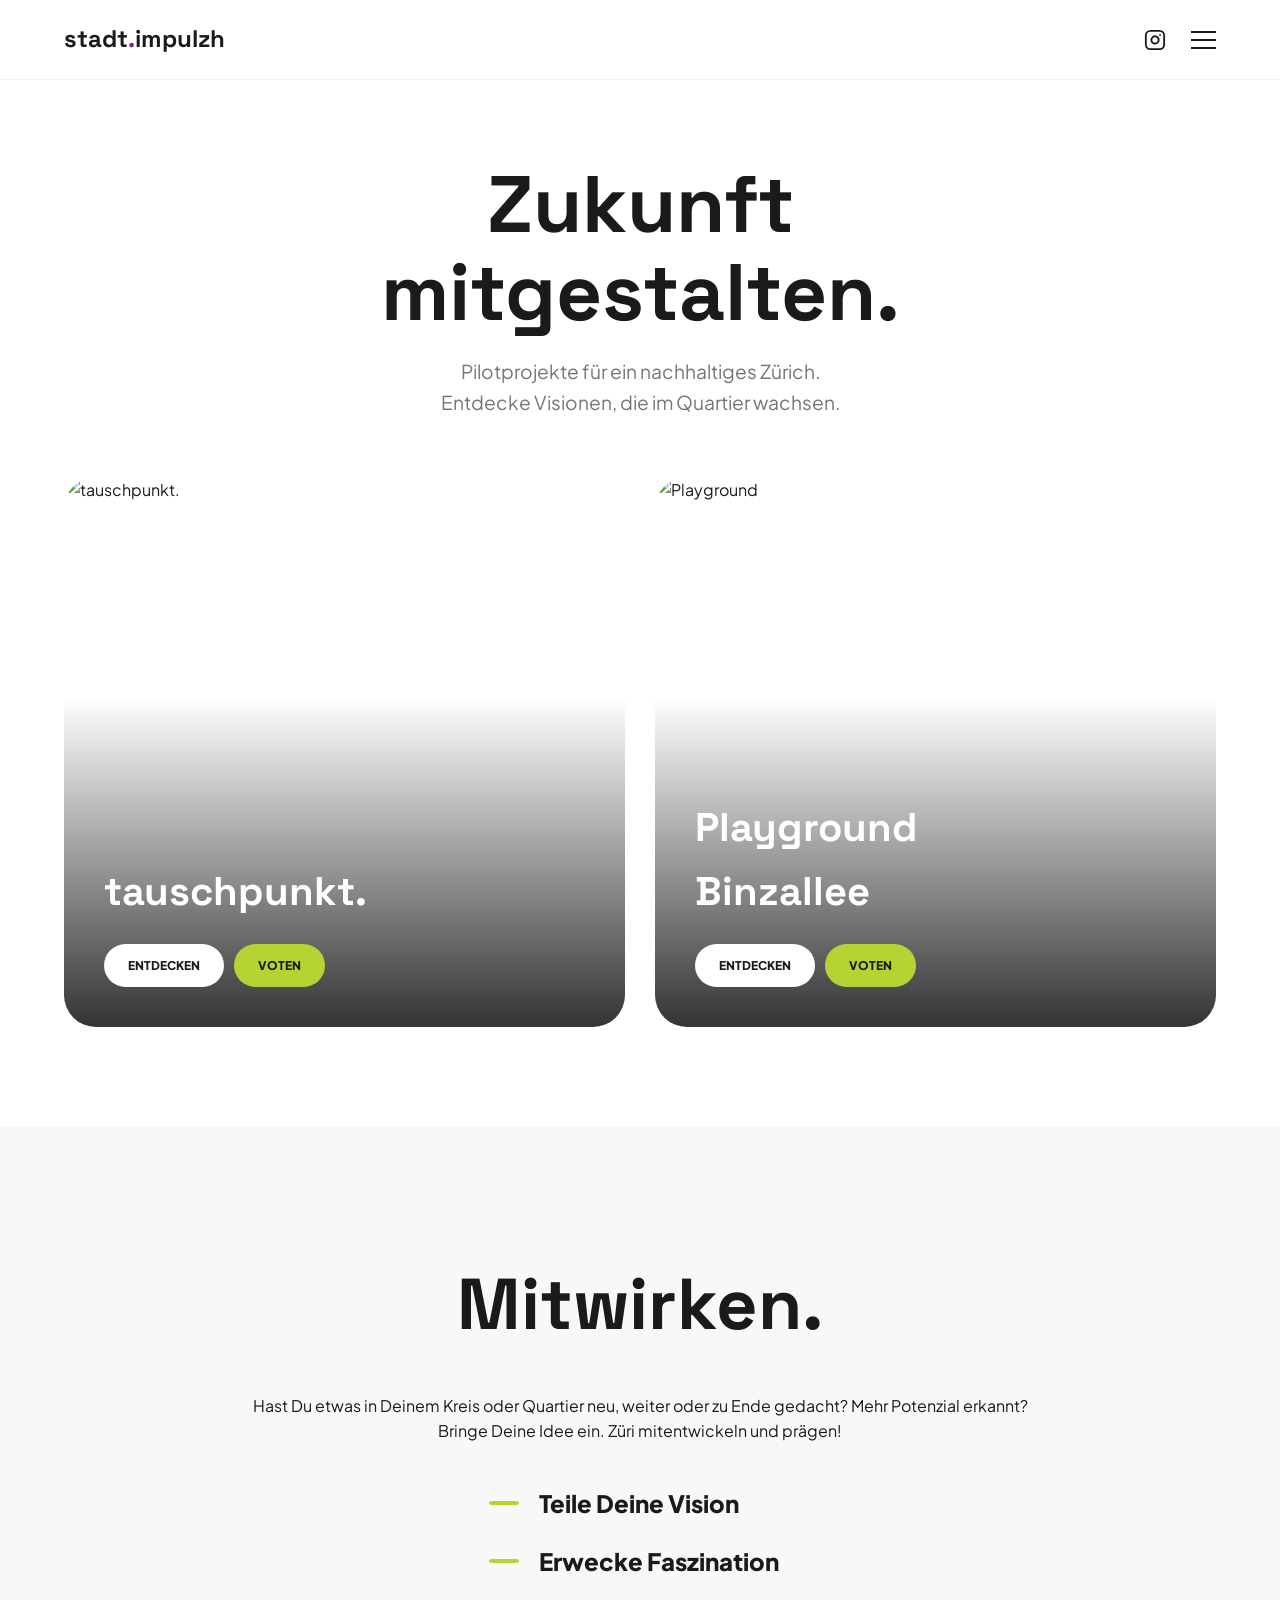
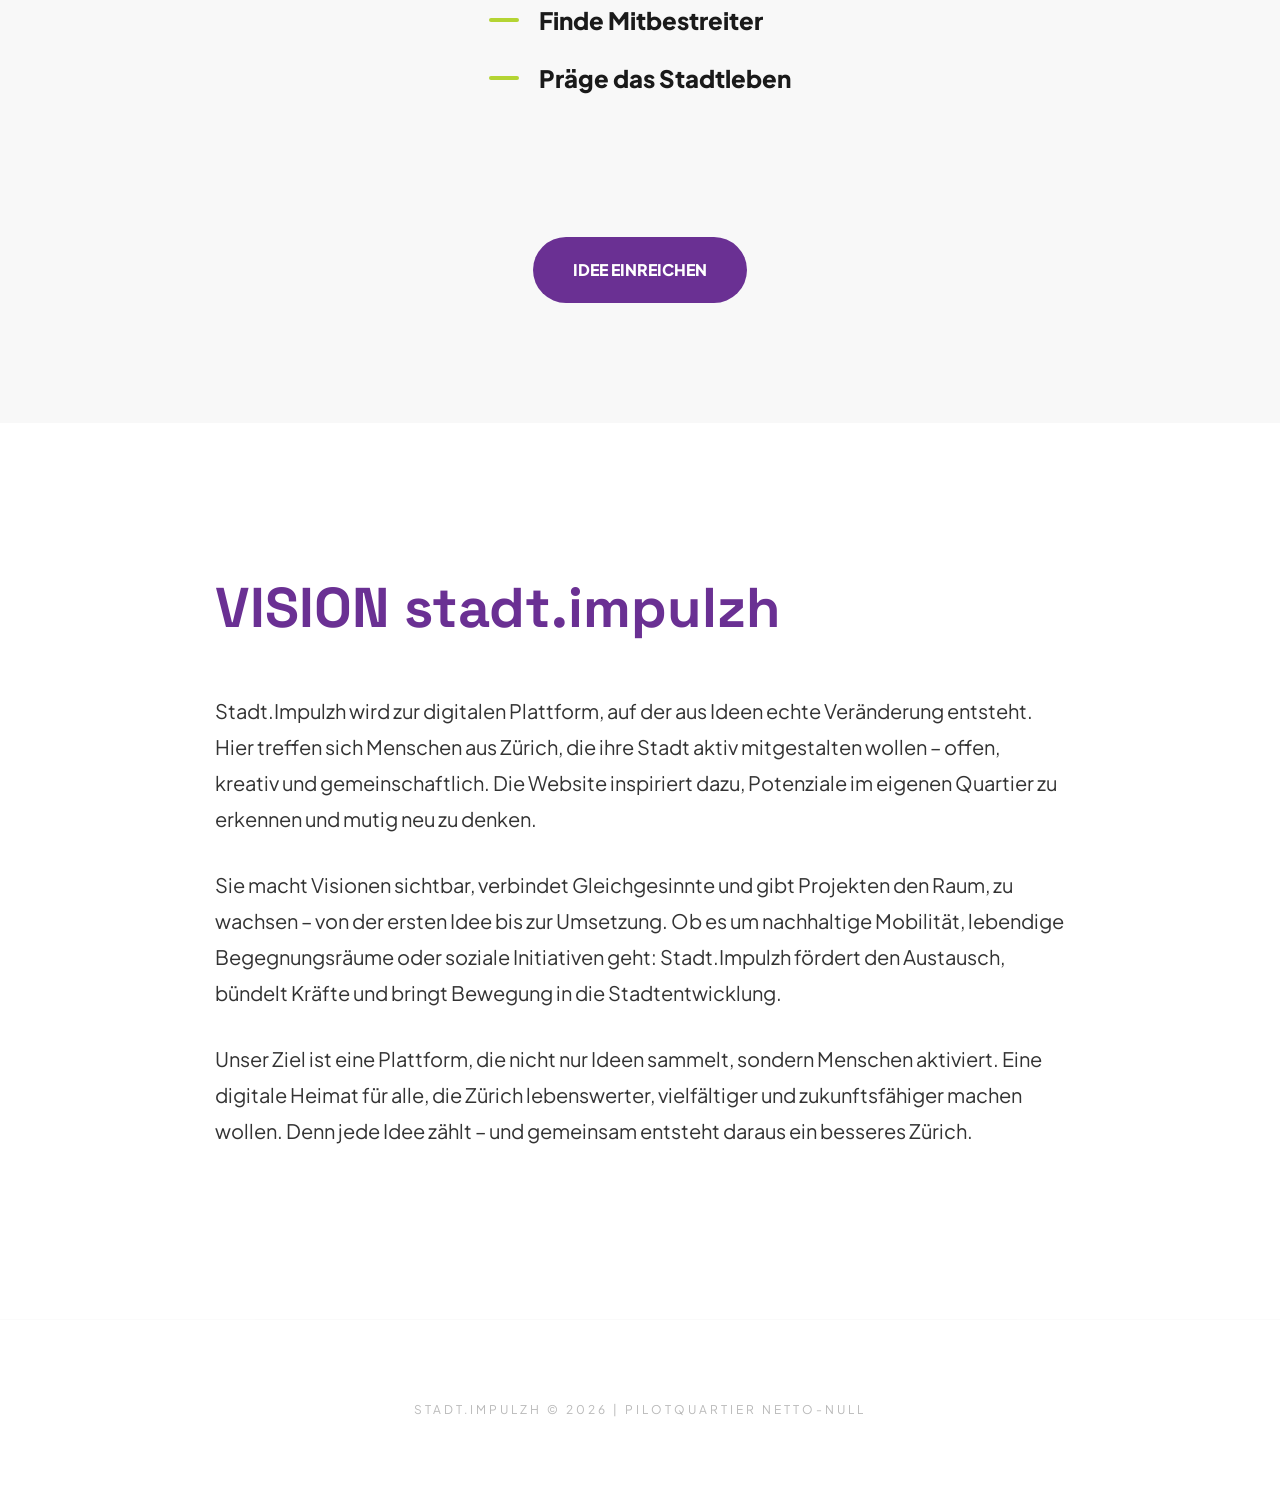
==== commit 4a5816c2: "Update index.html" ====
--- a/index.html
+++ b/index.html
@@ -55,71 +55,80 @@
 
         /* --- HERO --- */
         .hero { padding: 160px 5% 60px; text-align: center; max-width: 900px; margin: 0 auto; }
-        .hero h1 { font-family: 'Space Grotesk'; font-size: clamp(3rem, 8vw, 5rem); line-height: 1; margin-bottom: 20px; }
+        .hero h1 { font-family: 'Space Grotesk'; font-size: clamp(3rem, 8vw, 5rem); line-height: 1.1; margin-bottom: 20px; }
         .hero p { font-size: 1.2rem; opacity: 0.6; }
 
         /* --- PREVIEW GRID --- */
         .preview-grid { display: grid; grid-template-columns: repeat(auto-fit, minmax(320px, 1fr)); gap: 30px; padding: 0 5% 100px; max-width: 1400px; margin: 0 auto; }
         .preview-card {
-            position: relative; height: 500px; border-radius: 24px; overflow: hidden;
+            position: relative; height: 550px; border-radius: 32px; overflow: hidden;
             cursor: pointer; display: flex; flex-direction: column; justify-content: flex-end; padding: 40px;
-            transition: transform 0.4s ease;
-        }
-        .preview-card:hover { transform: translateY(-10px); }
-        .preview-card img { position: absolute; inset: 0; width: 100%; height: 100%; object-fit: cover; z-index: -2; }
+            transition: transform 0.6s cubic-bezier(0.165, 0.84, 0.44, 1);
+        }
+        .preview-card img { position: absolute; inset: 0; width: 100%; height: 100%; object-fit: cover; z-index: -2; transition: 0.6s; }
+        .preview-card:hover img { transform: scale(1.05); }
         .preview-card::before { content: ''; position: absolute; inset: 0; background: linear-gradient(to top, rgba(0,0,0,0.8) 0%, transparent 60%); z-index: -1; }
-        .preview-card h2 { font-family: 'Space Grotesk'; color: white; font-size: 2.2rem; margin-bottom: 15px; }
+        .preview-card h2 { font-family: 'Space Grotesk'; color: white; font-size: 2.5rem; margin-bottom: 20px; }
         
         .card-btns { display: flex; gap: 10px; }
-        .btn-s { padding: 12px 20px; border-radius: 50px; font-weight: 800; text-transform: uppercase; font-size: 0.75rem; text-decoration: none; text-align: center; }
+        .btn-s { padding: 12px 24px; border-radius: 50px; font-weight: 800; text-transform: uppercase; font-size: 0.75rem; text-decoration: none; border: none; cursor: pointer; }
         .btn-white { background: white; color: var(--text); }
         .btn-lime { background: var(--lime); color: var(--text); }
 
         /* --- DETAIL VIEWS --- */
-        .detail-view { display: none; padding: 120px 5%; max-width: 1100px; margin: 0 auto; animation: fadeIn 0.5s ease; }
-        @keyframes fadeIn { from { opacity: 0; } to { opacity: 1; } }
-        .back-link { cursor: pointer; font-weight: 800; text-transform: uppercase; font-size: 0.7rem; margin-bottom: 30px; display: inline-block; opacity: 0.5; transition: 0.3s; }
+        .detail-view { display: none; padding: 120px 5%; max-width: 1200px; margin: 0 auto; animation: fadeIn 0.8s ease; }
+        @keyframes fadeIn { from { opacity: 0; transform: translateY(20px); } to { opacity: 1; transform: translateY(0); } }
+        
+        .back-link { cursor: pointer; font-weight: 800; text-transform: uppercase; font-size: 0.75rem; margin-bottom: 40px; display: inline-flex; align-items: center; gap: 10px; opacity: 0.4; transition: 0.3s; }
         .back-link:hover { opacity: 1; color: var(--purple); }
 
-        .detail-content { margin-bottom: 60px; }
-        .detail-content h3 { font-family: 'Space Grotesk'; font-size: 1.8rem; margin: 40px 0 20px; color: var(--purple); }
-        .detail-content p { font-size: 1.15rem; margin-bottom: 20px; color: #444; }
-
+        .project-header { margin-bottom: 60px; }
+        .project-header h2 { font-family: 'Space Grotesk'; font-size: clamp(3rem, 10vw, 6rem); line-height: 0.9; margin-bottom: 20px; }
+        
+        .project-layout { display: grid; grid-template-columns: 1.1fr 0.9fr; gap: 60px; align-items: start; }
+        
+        .project-main-content h3 { font-family: 'Space Grotesk'; font-size: 1.8rem; margin: 40px 0 20px; color: var(--purple); position: relative; }
+        .project-main-content h3::after { content: ''; position: absolute; left: 0; bottom: -5px; width: 40px; height: 3px; background: var(--lime); }
+        .project-main-content p { font-size: 1.2rem; margin-bottom: 25px; color: #333; }
+        .project-main-content i { display: block; border-left: 3px solid var(--lime); padding-left: 20px; margin: 30px 0; font-style: normal; opacity: 0.7; }
+
+        /* --- KREATIVE GALERIE --- */
+        .project-sidebar-visuals { position: sticky; top: 120px; }
+        .gallery-main { width: 100%; aspect-ratio: 4/5; border-radius: 24px; object-fit: cover; margin-bottom: 15px; box-shadow: 0 20px 40px rgba(0,0,0,0.1); transition: 0.3s; }
+        .gallery-grid { display: grid; grid-template-columns: repeat(4, 1fr); gap: 10px; }
+        .gallery-thumb { width: 100%; aspect-ratio: 1/1; border-radius: 12px; object-fit: cover; cursor: pointer; opacity: 0.6; transition: 0.3s; }
+        .gallery-thumb:hover, .gallery-thumb.active { opacity: 1; transform: translateY(-3px); }
+        
         /* --- SLIDER --- */
-        .slider-wrap { position: relative; width: 100%; aspect-ratio: 16/9; border-radius: 24px; overflow: hidden; margin: 40px 0; }
+        .slider-wrap { position: relative; width: 100%; aspect-ratio: 1/1; border-radius: 24px; overflow: hidden; }
         .slider-img { position: absolute; inset: 0; width: 100%; height: 100%; object-fit: cover; }
         #slider-front { clip-path: polygon(0 0, 50% 0, 50% 100%, 0 100%); }
         .slider-bar { position: absolute; top: 0; left: 50%; width: 2px; height: 100%; background: white; transform: translateX(-50%); pointer-events: none; }
         .slider-handle { position: absolute; top: 50%; left: 50%; transform: translate(-50%, -50%); width: 44px; height: 44px; background: white; border-radius: 50%; display: flex; align-items: center; justify-content: center; box-shadow: 0 0 20px rgba(0,0,0,0.2); }
-        .slider-handle svg { width: 20px; stroke: var(--purple); }
+        .slider-handle svg { width: 18px; stroke: var(--purple); }
         .slider-input { position: absolute; inset: 0; opacity: 0; cursor: ew-resize; width: 100%; }
 
-        /* --- MITWIRKEN (LISTE) --- */
-        #mitwirken { padding: 100px 5%; background: var(--gray); }
+        .detail-cta { margin-top: 40px; display: inline-block; padding: 20px 40px; border-radius: 50px; background: var(--purple); color: white; text-decoration: none; font-weight: 800; text-transform: uppercase; transition: 0.3s; }
+
+        /* --- MITWIRKEN --- */
+        #mitwirken { padding: 120px 5%; background: var(--gray); }
         .mitwirken-container { max-width: 900px; margin: 0 auto; text-align: center; }
-        .mitwirken-container h2 { font-family: 'Space Grotesk'; font-size: clamp(2.5rem, 5vw, 3.5rem); margin-bottom: 30px; }
-        .mitwirken-container p { font-size: 1.2rem; margin-bottom: 30px; }
-        
+        .mitwirken-container h2 { font-family: 'Space Grotesk'; font-size: clamp(3rem, 8vw, 4.5rem); margin-bottom: 30px; }
         .modern-list { list-style: none; display: inline-block; text-align: left; margin: 40px 0; }
-        .modern-list li { font-size: 1.3rem; font-weight: 800; margin-bottom: 15px; display: flex; align-items: center; gap: 15px; }
-        .modern-list li::before { content: ''; width: 25px; height: 2px; background: var(--lime); display: inline-block; }
-
-        .mitwirken-actions { display: flex; justify-content: center; gap: 20px; flex-wrap: wrap; margin-top: 40px; }
-        .btn-large { padding: 18px 35px; border-radius: 50px; font-weight: 800; text-transform: uppercase; text-decoration: none; transition: 0.3s; }
-        .btn-p { background: var(--purple); color: white; }
-
-        /* --- VISION SEKTION (FULL TEXT) --- */
-        #vision { padding: 120px 5%; border-top: 1px solid #eee; background: white; }
+        .modern-list li { font-size: 1.5rem; font-weight: 800; margin-bottom: 20px; display: flex; align-items: center; gap: 20px; }
+        .modern-list li::before { content: ''; width: 30px; height: 4px; background: var(--lime); display: inline-block; border-radius: 2px; }
+
+        /* --- VISION SEKTION --- */
+        #vision { padding: 140px 5%; background: white; }
         .vision-container { max-width: 850px; margin: 0 auto; }
-        .vision-container h2 { font-family: 'Space Grotesk'; font-size: clamp(2rem, 4vw, 3rem); margin-bottom: 30px; color: var(--purple); }
-        .vision-container p { font-size: 1.15rem; margin-bottom: 25px; line-height: 1.7; color: #333; }
-
-        footer { padding: 60px 5%; text-align: center; font-size: 0.7rem; opacity: 0.4; letter-spacing: 2px; text-transform: uppercase; border-top: 1px solid #f0f0f0; }
-
-        @media (max-width: 768px) {
-            .preview-card { height: 420px; padding: 25px; }
-            .nav-menu a { font-size: 1.8rem; }
-            .modern-list li { font-size: 1.1rem; }
+        .vision-container h2 { font-family: 'Space Grotesk'; font-size: clamp(2.5rem, 5vw, 3.5rem); margin-bottom: 40px; color: var(--purple); }
+        .vision-container p { font-size: 1.25rem; margin-bottom: 30px; line-height: 1.8; color: #333; }
+
+        footer { padding: 80px 5%; text-align: center; font-size: 0.75rem; opacity: 0.3; letter-spacing: 3px; text-transform: uppercase; border-top: 1px solid #f0f0f0; }
+
+        @media (max-width: 900px) {
+            .project-layout { grid-template-columns: 1fr; }
+            .project-sidebar-visuals { position: relative; top: 0; margin-top: 40px; }
         }
     </style>
 </head>
@@ -154,8 +163,8 @@
                 <img src="Bild.tauschpunkt1.png" alt="tauschpunkt.">
                 <h2>tauschpunkt.</h2>
                 <div class="card-btns">
-                    <span class="btn-s btn-white">Projekt entdecken</span>
-                    <a href="https://mitwirken.stadt-zuerich.ch/processes/pilotquartier/f/664/proposals/2298" target="_blank" class="btn-s btn-lime" onclick="event.stopPropagation()">Jetzt Voten</a>
+                    <span class="btn-s btn-white">Entdecken</span>
+                    <a href="https://mitwirken.stadt-zuerich.ch/processes/pilotquartier/f/664/proposals/2298" target="_blank" class="btn-s btn-lime" onclick="event.stopPropagation()">Voten</a>
                 </div>
             </div>
 
@@ -163,8 +172,8 @@
                 <img src="IMG_2031.png" alt="Playground">
                 <h2>Playground<br>Binzallee</h2>
                 <div class="card-btns">
-                    <span class="btn-s btn-white">Projekt entdecken</span>
-                    <a href="https://mitwirken.stadt-zuerich.ch/processes/pilotquartier/f/664/proposals/2334" target="_blank" class="btn-s btn-lime" onclick="event.stopPropagation()">Jetzt Voten</a>
+                    <span class="btn-s btn-white">Entdecken</span>
+                    <a href="https://mitwirken.stadt-zuerich.ch/processes/pilotquartier/f/664/proposals/2334" target="_blank" class="btn-s btn-lime" onclick="event.stopPropagation()">Voten</a>
                 </div>
             </div>
         </section>
@@ -172,56 +181,77 @@
 
     <section id="tauschpunkt" class="detail-view">
         <span class="back-link" onclick="showOverview()">← Zurück zur Übersicht</span>
-        <h2 style="font-family: 'Space Grotesk'; font-size: clamp(2.5rem, 6vw, 4rem); margin-bottom: 20px;">tauschpunkt.</h2>
-        
-        <div class="detail-content">
-            <h3>Konzeptbeschreibung:</h3>
-            <p>„tauschpunkt.“ steht für einfache Tausch-Stationen im öffentlichen Raum, an denen gebrauchte Alltagsgegenstände gratis weitergegeben werden können. Die Idee baut auf der bestehenden Praxis von „Gratis“-Objekten auf der Strasse auf und entwickelt sie weiter – mit wettergeschützter, klar gestalteter und legaler Infrastruktur.</p>
-            <p>Ein Netzwerk solcher Stationen fördert Ressourcenschonung, Kreislaufwirtschaft und nachbarschaftlichen Austausch. Gleichzeitig entsteht ein offenes Sharing-System für die ganze Stadt, das nachhaltiges Handeln sichtbar und einfach macht.</p>
-            <p><i>Das Konzept wurde im Rahmen einer Diplomarbeit im Studiengang HF Produktdesign an der SfGZ entwickelt.</i></p>
-
-            <h3>Vision tauschpunkt:</h3>
-            <p>Eine Stadt, in der Teilen selbstverständlich ist: Öffentliche Tausch-Stationen machen es einfach, gebrauchte Dinge weiterzugeben statt wegzuwerfen – zugänglich für alle, mitten im Alltag.</p>
-            <p>So entsteht ein stadtweites Netzwerk, das Ressourcen schont, Abfall reduziert und Menschen verbindet. Aus spontanen Gesten wird eine gelebte Kultur des Teilens, die Nachbarschaften stärkt und neue Begegnungen ermöglicht.</p>
-            <p>Die Vision ist ein Zürich, in dem Kreislaufdenken sichtbar und erlebbar wird – praktisch, sozial und nachhaltig.</p>
-        </div>
-        
-        <a href="https://mitwirken.stadt-zuerich.ch/processes/pilotquartier/f/664/proposals/2298" target="_blank" class="btn-large btn-p">Projekt jetzt unterstützen</a>
+        <div class="project-header">
+            <h2>tauschpunkt<span>.</span></h2>
+        </div>
+        <div class="project-layout">
+            <div class="project-main-content">
+                <h3>Konzeptbeschreibung</h3>
+                <p>„tauschpunkt.“ steht für einfache Tausch-Stationen im öffentlichen Raum, an denen gebrauchte Alltagsgegenstände gratis weitergegeben werden können. Die Idee baut auf der bestehenden Praxis von „Gratis“-Objekten auf der Strasse auf und entwickelt sie weiter – mit wettergeschützter, klar gestalteter und legaler Infrastruktur.</p>
+                <p>Ein Netzwerk solcher Stationen fördert Ressourcenschonung, Kreislaufwirtschaft und nachbarschaftlichen Austausch. Gleichzeitig entsteht ein offenes Sharing-System für die ganze Stadt, das nachhaltiges Handeln sichtbar und einfach macht.</p>
+                <i>Das Konzept wurde im Rahmen einer Diplomarbeit im Studiengang HF Produktdesign an der SfGZ entwickelt.</i>
+
+                <h3>Vision tauschpunkt</h3>
+                <p>Eine Stadt, in der Teilen selbstverständlich ist: Öffentliche Tausch-Stationen machen es einfach, gebrauchte Dinge weiterzugeben statt wegzuwerfen – zugänglich für alle, mitten im Alltag.</p>
+                <p>So entsteht ein stadtweites Netzwerk, das Ressourcen schont, Abfall reduziert und Menschen verbindet. Aus spontanen Gesten wird eine gelebte Kultur des Teilens, die Nachbarschaften stärkt und neue Begegnungen ermöglicht.</p>
+                <p>Die Vision ist ein Zürich, in dem Kreislaufdenken sichtbar und erlebbar wird – praktisch, sozial und nachhaltig.</p>
+                <a href="https://mitwirken.stadt-zuerich.ch/processes/pilotquartier/f/664/proposals/2298" target="_blank" class="detail-cta">Projekt unterstützen</a>
+            </div>
+            <div class="project-sidebar-visuals">
+                <img src="Bild.tauschpunkt1.png" id="main-tausch-img" class="gallery-main" alt="tauschpunkt Fokus">
+                <div class="gallery-grid">
+                    <img src="Bild.tauschpunkt1.png" class="gallery-thumb active" onclick="updateGallery(this.src, this)" alt="T1">
+                    <img src="Bild.tauschpunkt2.png" class="gallery-thumb" onclick="updateGallery(this.src, this)" alt="T2">
+                    <img src="Bild.tauschpunkt3.png" class="gallery-thumb" onclick="updateGallery(this.src, this)" alt="T3">
+                    <img src="Bild.tauschpunkt4.png" class="gallery-thumb" onclick="updateGallery(this.src, this)" alt="T4">
+                    <img src="Bild.tauschpunkt1.png" class="gallery-thumb" onclick="updateGallery(this.src, this)" alt="T5">
+                </div>
+            </div>
+        </div>
     </section>
 
     <section id="playground" class="detail-view">
         <span class="back-link" onclick="showOverview()">← Zurück zur Übersicht</span>
-        <h2 style="font-family: 'Space Grotesk'; font-size: clamp(2.5rem, 6vw, 4rem); margin-bottom: 20px;">Playground Binzallee.</h2>
-        <p style="font-size: 1.2rem; margin-bottom: 40px;">Transformation eines hitzeanfälligen Innenhofs in einen klimaaktiven Stadtraum.</p>
-        
-        <div class="slider-wrap">
-            <img src="IMG_2031.png" class="slider-img">
-            <img src="IMG_2032.png" class="slider-img" id="slider-front">
-            <div class="slider-bar" id="slider-line">
-                <div class="slider-handle">
-                    <svg viewBox="0 0 24 24" fill="none" stroke-width="3" stroke-linecap="round" stroke-linejoin="round"><polyline points="15 18 9 12 15 6"></polyline></svg>
-                    <svg viewBox="0 0 24 24" fill="none" stroke-width="3" stroke-linecap="round" stroke-linejoin="round"><polyline points="9 18 15 12 9 6"></polyline></svg>
-                </div>
-            </div>
-            <input type="range" min="0" max="100" value="50" class="slider-input" oninput="moveSlider(this.value)">
-        </div>
-        <a href="https://mitwirken.stadt-zuerich.ch/processes/pilotquartier/f/664/proposals/2334" target="_blank" class="btn-large btn-p">Jetzt Voten</a>
+        <div class="project-header">
+            <h2>Playground<br>Binzallee<span>.</span></h2>
+        </div>
+        <div class="project-layout">
+            <div class="project-main-content">
+                <h3>Konzeptbeschreibung</h3>
+                <p>Der bestehende Innenhof weist eine hohe Versiegelung, starke sommerliche Aufheizung und geringe Aufenthaltsqualität auf. Gleichzeitig besteht ein grosses Potenzial für eine klimawirksame und sozial aktivierende Veränderung dieser Fläche.</p>
+                <p>Der Hof wird zu einem klimaaktiven, multifunktionalen Stadtraum entwickelt – durch die Kombination von klimawirksamer Bodenfläche (helle Farben zur Reduktion der Oberflächentemperatur) und einer schwebenden Begrünungsstruktur. Eine bepflanzte Seilstruktur auf ca. 6–7 m Höhe bildet eine horizontale „grüne Decke“ aus Kletterpflanzen, die für Verschattung und Verdunstungskühlung sorgt.</p>
+                
+                <h3>Vision Playground</h3>
+                <p>Das Projekt reduziert Hitzeinseln und verbessert das Mikroklima nachhaltig. Es transformiert einen reinen Durchgangsraum in einen lebendigen, generationenübergreifenden Treffpunkt und schafft eine neue dreidimensionale Raumqualität im Quartier.</p>
+                <a href="https://mitwirken.stadt-zuerich.ch/processes/pilotquartier/f/664/proposals/2334" target="_blank" class="detail-cta">Jetzt Voten</a>
+            </div>
+            <div class="project-sidebar-visuals">
+                <div class="slider-wrap">
+                    <img src="IMG_2031.png" class="slider-img">
+                    <img src="IMG_2032.png" class="slider-img" id="slider-front">
+                    <div class="slider-bar" id="slider-line">
+                        <div class="slider-handle">
+                            <svg viewBox="0 0 24 24" fill="none" stroke-width="3" stroke-linecap="round" stroke-linejoin="round"><polyline points="15 18 9 12 15 6"></polyline><polyline points="9 18 15 12 9 6"></polyline></svg>
+                        </div>
+                    </div>
+                    <input type="range" min="0" max="100" value="50" class="slider-input" oninput="moveSlider(this.value)">
+                </div>
+            </div>
+        </div>
     </section>
 
     <section id="mitwirken">
         <div class="mitwirken-container">
             <h2>Mitwirken.</h2>
             <p>Hast Du etwas in Deinem Kreis oder Quartier neu, weiter oder zu Ende gedacht? Mehr Potenzial erkannt? <br>Bringe Deine Idee ein. Züri mitentwickeln und prägen!</p>
-            
             <ul class="modern-list">
                 <li>Teile Deine Vision</li>
                 <li>Erwecke Faszination</li>
                 <li>Finde Mitbestreiter</li>
                 <li>Präge das Stadtleben</li>
             </ul>
-
-            <div class="mitwirken-actions">
-                <a href="mailto:stadt@impulzh.com" class="btn-large btn-p">Idee einreichen</a>
+            <div style="margin-top: 40px;">
+                <a href="mailto:stadt@impulzh.com" class="detail-cta">Idee einreichen</a>
             </div>
         </div>
     </section>
@@ -259,6 +289,11 @@
             document.getElementById('slider-front').style.clipPath = `polygon(0 0, ${val}% 0, ${val}% 100%, 0 100%)`;
             document.getElementById('slider-line').style.left = `${val}%`;
         }
+        function updateGallery(src, el) {
+            document.getElementById('main-tausch-img').src = src;
+            document.querySelectorAll('.gallery-thumb').forEach(t => t.classList.remove('active'));
+            el.classList.add('active');
+        }
     </script>
 </body>
 </html>
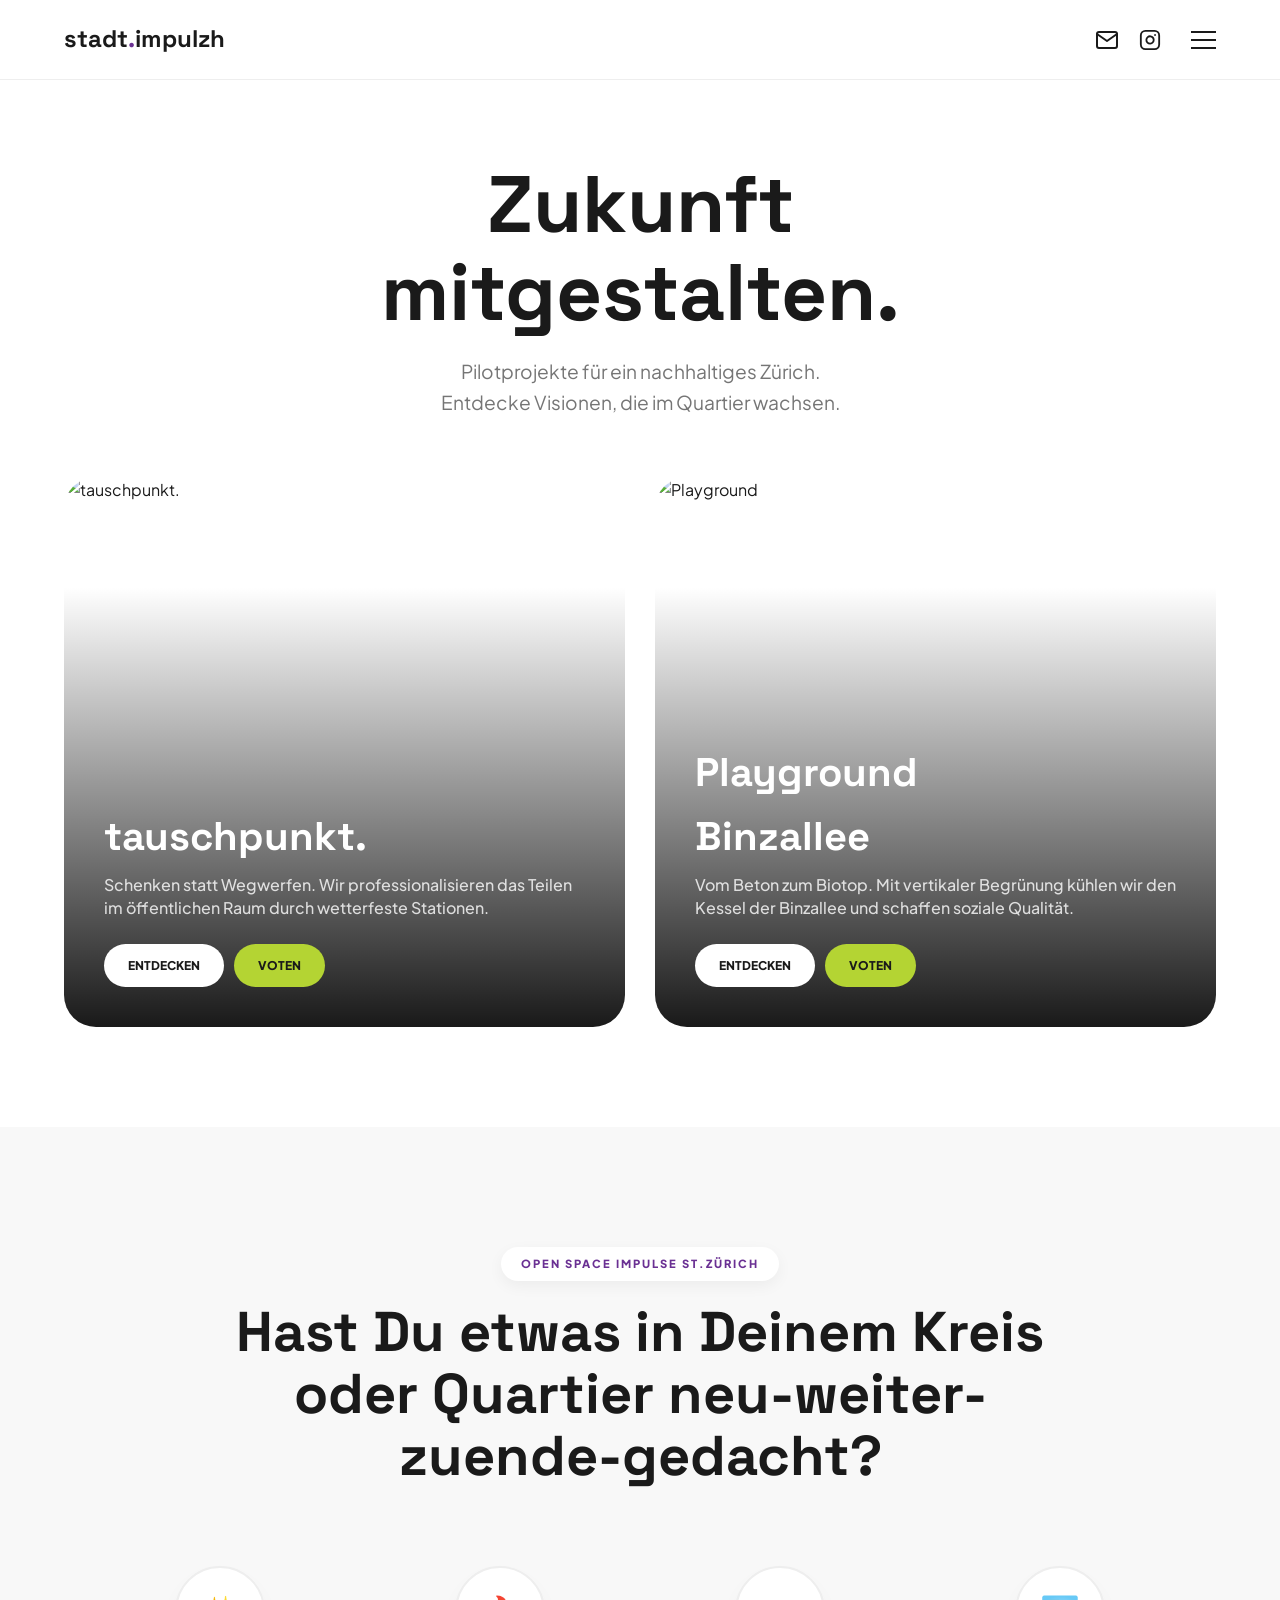
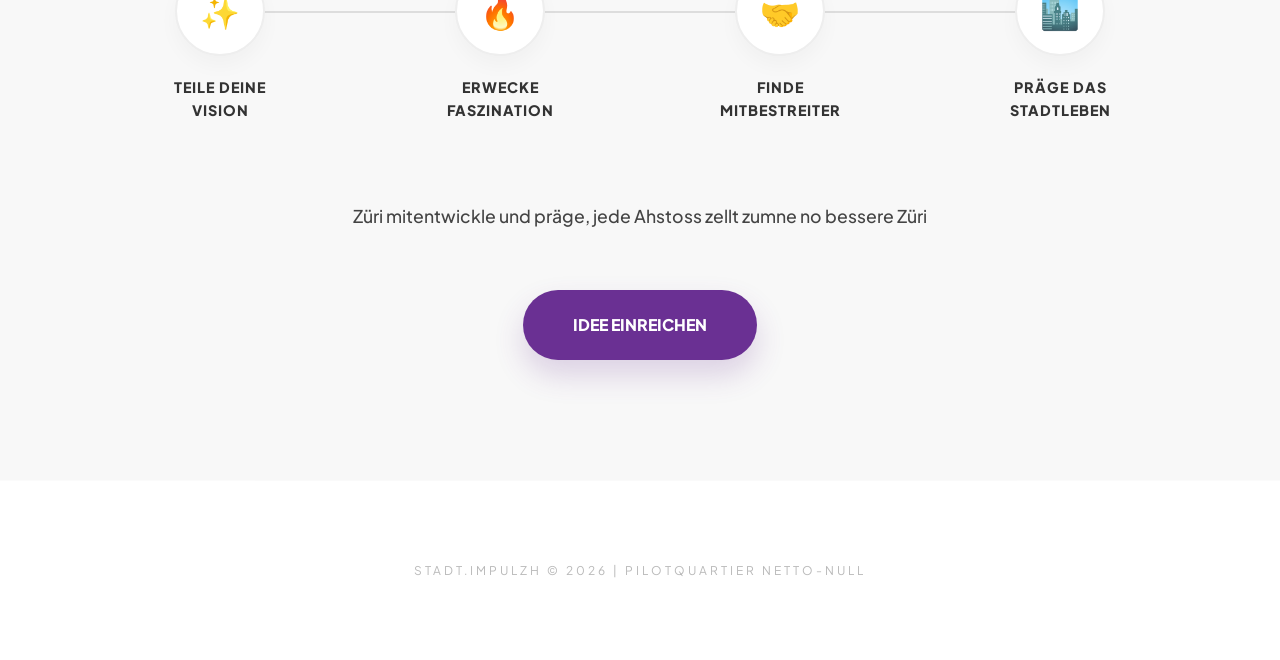
==== commit c7948871: "Update index.html" ====
--- a/index.html
+++ b/index.html
@@ -30,11 +30,12 @@
         .logo { font-family: 'Space Grotesk', sans-serif; font-size: 1.5rem; font-weight: 800; text-decoration: none; color: var(--text); z-index: 2001; }
         .logo span { color: var(--purple); }
 
-        .header-right { display: flex; align-items: center; gap: 25px; z-index: 2001; }
-        .insta-link { color: var(--text); transition: 0.3s; display: flex; align-items: center; }
-        .insta-link:hover { color: var(--insta); transform: scale(1.1); }
-
-        .menu-toggle { cursor: pointer; width: 25px; height: 18px; position: relative; }
+        .header-right { display: flex; align-items: center; gap: 20px; z-index: 2001; }
+        .contact-icon { color: var(--text); transition: 0.3s; display: flex; align-items: center; text-decoration: none; }
+        .contact-icon:hover { color: var(--purple); transform: scale(1.1); }
+        .insta-link:hover { color: var(--insta); }
+
+        .menu-toggle { cursor: pointer; width: 25px; height: 18px; position: relative; margin-left: 10px; }
         .hamburger, .hamburger::before, .hamburger::after { position: absolute; width: 100%; height: 2px; background: var(--text); transition: 0.3s ease; }
         .hamburger { top: 50%; transform: translateY(-50%); }
         .hamburger::before { content: ''; top: -8px; }
@@ -67,69 +68,72 @@
         }
         .preview-card img { position: absolute; inset: 0; width: 100%; height: 100%; object-fit: cover; z-index: -2; transition: 0.6s; }
         .preview-card:hover img { transform: scale(1.05); }
-        .preview-card::before { content: ''; position: absolute; inset: 0; background: linear-gradient(to top, rgba(0,0,0,0.8) 0%, transparent 60%); z-index: -1; }
-        .preview-card h2 { font-family: 'Space Grotesk'; color: white; font-size: 2.5rem; margin-bottom: 20px; }
+        .preview-card::before { content: ''; position: absolute; inset: 0; background: linear-gradient(to top, rgba(0,0,0,0.9) 0%, transparent 80%); z-index: -1; }
+        
+        .preview-card h2 { font-family: 'Space Grotesk'; color: white; font-size: 2.5rem; margin-bottom: 5px; }
+        .preview-card .catcher { color: rgba(255,255,255,0.8); font-size: 1rem; margin-bottom: 25px; line-height: 1.4; font-weight: 500; }
         
         .card-btns { display: flex; gap: 10px; }
         .btn-s { padding: 12px 24px; border-radius: 50px; font-weight: 800; text-transform: uppercase; font-size: 0.75rem; text-decoration: none; border: none; cursor: pointer; }
         .btn-white { background: white; color: var(--text); }
         .btn-lime { background: var(--lime); color: var(--text); }
 
-        /* --- DETAIL VIEWS --- */
-        .detail-view { display: none; padding: 120px 5%; max-width: 1200px; margin: 0 auto; animation: fadeIn 0.8s ease; }
-        @keyframes fadeIn { from { opacity: 0; transform: translateY(20px); } to { opacity: 1; transform: translateY(0); } }
-        
-        .back-link { cursor: pointer; font-weight: 800; text-transform: uppercase; font-size: 0.75rem; margin-bottom: 40px; display: inline-flex; align-items: center; gap: 10px; opacity: 0.4; transition: 0.3s; }
-        .back-link:hover { opacity: 1; color: var(--purple); }
-
-        .project-header { margin-bottom: 60px; }
-        .project-header h2 { font-family: 'Space Grotesk'; font-size: clamp(3rem, 10vw, 6rem); line-height: 0.9; margin-bottom: 20px; }
-        
-        .project-layout { display: grid; grid-template-columns: 1.1fr 0.9fr; gap: 60px; align-items: start; }
-        
-        .project-main-content h3 { font-family: 'Space Grotesk'; font-size: 1.8rem; margin: 40px 0 20px; color: var(--purple); position: relative; }
-        .project-main-content h3::after { content: ''; position: absolute; left: 0; bottom: -5px; width: 40px; height: 3px; background: var(--lime); }
-        .project-main-content p { font-size: 1.2rem; margin-bottom: 25px; color: #333; }
-        .project-main-content i { display: block; border-left: 3px solid var(--lime); padding-left: 20px; margin: 30px 0; font-style: normal; opacity: 0.7; }
-
-        /* --- KREATIVE GALERIE --- */
-        .project-sidebar-visuals { position: sticky; top: 120px; }
-        .gallery-main { width: 100%; aspect-ratio: 4/5; border-radius: 24px; object-fit: cover; margin-bottom: 15px; box-shadow: 0 20px 40px rgba(0,0,0,0.1); transition: 0.3s; }
-        .gallery-grid { display: grid; grid-template-columns: repeat(4, 1fr); gap: 10px; }
-        .gallery-thumb { width: 100%; aspect-ratio: 1/1; border-radius: 12px; object-fit: cover; cursor: pointer; opacity: 0.6; transition: 0.3s; }
-        .gallery-thumb:hover, .gallery-thumb.active { opacity: 1; transform: translateY(-3px); }
-        
-        /* --- SLIDER --- */
-        .slider-wrap { position: relative; width: 100%; aspect-ratio: 1/1; border-radius: 24px; overflow: hidden; }
-        .slider-img { position: absolute; inset: 0; width: 100%; height: 100%; object-fit: cover; }
-        #slider-front { clip-path: polygon(0 0, 50% 0, 50% 100%, 0 100%); }
-        .slider-bar { position: absolute; top: 0; left: 50%; width: 2px; height: 100%; background: white; transform: translateX(-50%); pointer-events: none; }
-        .slider-handle { position: absolute; top: 50%; left: 50%; transform: translate(-50%, -50%); width: 44px; height: 44px; background: white; border-radius: 50%; display: flex; align-items: center; justify-content: center; box-shadow: 0 0 20px rgba(0,0,0,0.2); }
-        .slider-handle svg { width: 18px; stroke: var(--purple); }
-        .slider-input { position: absolute; inset: 0; opacity: 0; cursor: ew-resize; width: 100%; }
-
-        .detail-cta { margin-top: 40px; display: inline-block; padding: 20px 40px; border-radius: 50px; background: var(--purple); color: white; text-decoration: none; font-weight: 800; text-transform: uppercase; transition: 0.3s; }
-
-        /* --- MITWIRKEN --- */
-        #mitwirken { padding: 120px 5%; background: var(--gray); }
-        .mitwirken-container { max-width: 900px; margin: 0 auto; text-align: center; }
-        .mitwirken-container h2 { font-family: 'Space Grotesk'; font-size: clamp(3rem, 8vw, 4.5rem); margin-bottom: 30px; }
-        .modern-list { list-style: none; display: inline-block; text-align: left; margin: 40px 0; }
-        .modern-list li { font-size: 1.5rem; font-weight: 800; margin-bottom: 20px; display: flex; align-items: center; gap: 20px; }
-        .modern-list li::before { content: ''; width: 30px; height: 4px; background: var(--lime); display: inline-block; border-radius: 2px; }
-
-        /* --- VISION SEKTION --- */
-        #vision { padding: 140px 5%; background: white; }
-        .vision-container { max-width: 850px; margin: 0 auto; }
-        .vision-container h2 { font-family: 'Space Grotesk'; font-size: clamp(2.5rem, 5vw, 3.5rem); margin-bottom: 40px; color: var(--purple); }
-        .vision-container p { font-size: 1.25rem; margin-bottom: 30px; line-height: 1.8; color: #333; }
+        /* --- MITWIRKEN (RE-DESIGNED PROCESS) --- */
+        #mitwirken { padding: 120px 5%; background: var(--gray); text-align: center; }
+        .mitwirken-container { max-width: 1100px; margin: 0 auto; }
+        .mitwirken-tag { display: inline-block; padding: 8px 20px; background: white; border-radius: 50px; font-weight: 800; font-size: 0.7rem; text-transform: uppercase; letter-spacing: 2px; color: var(--purple); margin-bottom: 20px; box-shadow: 0 5px 15px rgba(0,0,0,0.05); }
+        .mitwirken-container h2 { font-family: 'Space Grotesk'; font-size: clamp(1.8rem, 5vw, 3.5rem); margin-bottom: 30px; line-height: 1.1; max-width: 900px; margin-left: auto; margin-right: auto; }
+        
+        /* Prozess Pfad (Web: Horizontal, Mobile: Vertikal) */
+        .process-path { 
+            display: flex; 
+            justify-content: space-between; 
+            align-items: flex-start; 
+            position: relative; 
+            margin: 80px 0; 
+            gap: 20px; 
+        }
+
+        /* Die Linie (Desktop) */
+        .process-path::before { 
+            content: ''; 
+            position: absolute; 
+            top: 45px; 
+            left: 10%; 
+            right: 10%; 
+            height: 2px; 
+            background: #ddd; 
+            z-index: 0; 
+        }
+        
+        .process-step { flex: 1; position: relative; z-index: 1; display: flex; flex-direction: column; align-items: center; }
+        .step-icon { width: 90px; height: 90px; background: white; border: 2px solid #eee; border-radius: 50%; display: flex; align-items: center; justify-content: center; font-size: 2rem; margin-bottom: 20px; transition: 0.4s; box-shadow: 0 10px 20px rgba(0,0,0,0.03); }
+        .step-label { font-weight: 800; font-size: 0.9rem; text-transform: uppercase; letter-spacing: 1px; color: #333; max-width: 150px; }
+
+        .detail-cta { display: inline-block; padding: 22px 50px; border-radius: 50px; background: var(--purple); color: white; text-decoration: none; font-weight: 800; text-transform: uppercase; transition: 0.3s; margin-top: 20px; box-shadow: 0 15px 30px rgba(106, 48, 147, 0.2); cursor: pointer; border: none; }
+        .detail-cta:hover { transform: scale(1.05); background: #55267a; }
+
+        /* --- MOBILE ANPASSUNG FÜR LINIEN --- */
+        @media (max-width: 768px) {
+            .process-path { 
+                flex-direction: column; 
+                align-items: center; 
+                gap: 60px; 
+                margin: 40px 0;
+            }
+            /* Horizontale Linie ausblenden, Vertikale einblenden */
+            .process-path::before { 
+                top: 0; 
+                bottom: 0; 
+                left: 50%; 
+                width: 2px; 
+                height: auto;
+                transform: translateX(-50%); 
+            }
+            .step-icon { margin-bottom: 10px; }
+        }
 
         footer { padding: 80px 5%; text-align: center; font-size: 0.75rem; opacity: 0.3; letter-spacing: 3px; text-transform: uppercase; border-top: 1px solid #f0f0f0; }
-
-        @media (max-width: 900px) {
-            .project-layout { grid-template-columns: 1fr; }
-            .project-sidebar-visuals { position: relative; top: 0; margin-top: 40px; }
-        }
     </style>
 </head>
 <body>
@@ -137,7 +141,10 @@
     <header>
         <a href="#" onclick="showOverview()" class="logo">stadt<span>.</span>impulzh</a>
         <div class="header-right">
-            <a href="https://www.instagram.com/stadt.impulzh" target="_blank" class="insta-link">
+            <a href="mailto:stadt@impulzh.com" class="contact-icon" title="Email schreiben">
+                <svg width="24" height="24" viewBox="0 0 24 24" fill="none" stroke="currentColor" stroke-width="2" stroke-linecap="round" stroke-linejoin="round"><path d="M4 4h16c1.1 0 2 .9 2 2v12c0 1.1-.9 2-2 2H4c-1.1 0-2-.9-2-2V6c0-1.1.9-2 2-2z"></path><polyline points="22,6 12,13 2,6"></polyline></svg>
+            </a>
+            <a href="https://www.instagram.com/stadt.impulzh" target="_blank" class="contact-icon insta-link" title="Instagram">
                 <svg width="22" height="22" viewBox="0 0 24 24" fill="none" stroke="currentColor" stroke-width="2" stroke-linecap="round" stroke-linejoin="round"><rect x="2" y="2" width="20" height="20" rx="5" ry="5"></rect><path d="M16 11.37A4 4 0 1 1 12.63 8 4 4 0 0 1 16 11.37z"></path><line x1="17.5" y1="6.5" x2="17.51" y2="6.5"></line></svg>
             </a>
             <div class="menu-toggle" onclick="toggleMenu()">
@@ -162,6 +169,7 @@
             <div class="preview-card" onclick="openProject('tauschpunkt')">
                 <img src="Bild.tauschpunkt1.png" alt="tauschpunkt.">
                 <h2>tauschpunkt.</h2>
+                <p class="catcher">Schenken statt Wegwerfen. Wir professionalisieren das Teilen im öffentlichen Raum durch wetterfeste Stationen.</p>
                 <div class="card-btns">
                     <span class="btn-s btn-white">Entdecken</span>
                     <a href="https://mitwirken.stadt-zuerich.ch/processes/pilotquartier/f/664/proposals/2298" target="_blank" class="btn-s btn-lime" onclick="event.stopPropagation()">Voten</a>
@@ -171,6 +179,7 @@
             <div class="preview-card" onclick="openProject('playground')">
                 <img src="IMG_2031.png" alt="Playground">
                 <h2>Playground<br>Binzallee</h2>
+                <p class="catcher">Vom Beton zum Biotop. Mit vertikaler Begrünung kühlen wir den Kessel der Binzallee und schaffen soziale Qualität.</p>
                 <div class="card-btns">
                     <span class="btn-s btn-white">Entdecken</span>
                     <a href="https://mitwirken.stadt-zuerich.ch/processes/pilotquartier/f/664/proposals/2334" target="_blank" class="btn-s btn-lime" onclick="event.stopPropagation()">Voten</a>
@@ -179,89 +188,35 @@
         </section>
     </div>
 
-    <section id="tauschpunkt" class="detail-view">
-        <span class="back-link" onclick="showOverview()">← Zurück zur Übersicht</span>
-        <div class="project-header">
-            <h2>tauschpunkt<span>.</span></h2>
-        </div>
-        <div class="project-layout">
-            <div class="project-main-content">
-                <h3>Konzeptbeschreibung</h3>
-                <p>„tauschpunkt.“ steht für einfache Tausch-Stationen im öffentlichen Raum, an denen gebrauchte Alltagsgegenstände gratis weitergegeben werden können. Die Idee baut auf der bestehenden Praxis von „Gratis“-Objekten auf der Strasse auf und entwickelt sie weiter – mit wettergeschützter, klar gestalteter und legaler Infrastruktur.</p>
-                <p>Ein Netzwerk solcher Stationen fördert Ressourcenschonung, Kreislaufwirtschaft und nachbarschaftlichen Austausch. Gleichzeitig entsteht ein offenes Sharing-System für die ganze Stadt, das nachhaltiges Handeln sichtbar und einfach macht.</p>
-                <i>Das Konzept wurde im Rahmen einer Diplomarbeit im Studiengang HF Produktdesign an der SfGZ entwickelt.</i>
-
-                <h3>Vision tauschpunkt</h3>
-                <p>Eine Stadt, in der Teilen selbstverständlich ist: Öffentliche Tausch-Stationen machen es einfach, gebrauchte Dinge weiterzugeben statt wegzuwerfen – zugänglich für alle, mitten im Alltag.</p>
-                <p>So entsteht ein stadtweites Netzwerk, das Ressourcen schont, Abfall reduziert und Menschen verbindet. Aus spontanen Gesten wird eine gelebte Kultur des Teilens, die Nachbarschaften stärkt und neue Begegnungen ermöglicht.</p>
-                <p>Die Vision ist ein Zürich, in dem Kreislaufdenken sichtbar und erlebbar wird – praktisch, sozial und nachhaltig.</p>
-                <a href="https://mitwirken.stadt-zuerich.ch/processes/pilotquartier/f/664/proposals/2298" target="_blank" class="detail-cta">Projekt unterstützen</a>
-            </div>
-            <div class="project-sidebar-visuals">
-                <img src="Bild.tauschpunkt1.png" id="main-tausch-img" class="gallery-main" alt="tauschpunkt Fokus">
-                <div class="gallery-grid">
-                    <img src="Bild.tauschpunkt1.png" class="gallery-thumb active" onclick="updateGallery(this.src, this)" alt="T1">
-                    <img src="Bild.tauschpunkt2.png" class="gallery-thumb" onclick="updateGallery(this.src, this)" alt="T2">
-                    <img src="Bild.tauschpunkt3.png" class="gallery-thumb" onclick="updateGallery(this.src, this)" alt="T3">
-                    <img src="Bild.tauschpunkt4.png" class="gallery-thumb" onclick="updateGallery(this.src, this)" alt="T4">
-                    <img src="Bild.tauschpunkt1.png" class="gallery-thumb" onclick="updateGallery(this.src, this)" alt="T5">
-                </div>
-            </div>
-        </div>
-    </section>
-
-    <section id="playground" class="detail-view">
-        <span class="back-link" onclick="showOverview()">← Zurück zur Übersicht</span>
-        <div class="project-header">
-            <h2>Playground<br>Binzallee<span>.</span></h2>
-        </div>
-        <div class="project-layout">
-            <div class="project-main-content">
-                <h3>Konzeptbeschreibung</h3>
-                <p>Der bestehende Innenhof weist eine hohe Versiegelung, starke sommerliche Aufheizung und geringe Aufenthaltsqualität auf. Gleichzeitig besteht ein grosses Potenzial für eine klimawirksame und sozial aktivierende Veränderung dieser Fläche.</p>
-                <p>Der Hof wird zu einem klimaaktiven, multifunktionalen Stadtraum entwickelt – durch die Kombination von klimawirksamer Bodenfläche (helle Farben zur Reduktion der Oberflächentemperatur) und einer schwebenden Begrünungsstruktur. Eine bepflanzte Seilstruktur auf ca. 6–7 m Höhe bildet eine horizontale „grüne Decke“ aus Kletterpflanzen, die für Verschattung und Verdunstungskühlung sorgt.</p>
-                
-                <h3>Vision Playground</h3>
-                <p>Das Projekt reduziert Hitzeinseln und verbessert das Mikroklima nachhaltig. Es transformiert einen reinen Durchgangsraum in einen lebendigen, generationenübergreifenden Treffpunkt und schafft eine neue dreidimensionale Raumqualität im Quartier.</p>
-                <a href="https://mitwirken.stadt-zuerich.ch/processes/pilotquartier/f/664/proposals/2334" target="_blank" class="detail-cta">Jetzt Voten</a>
-            </div>
-            <div class="project-sidebar-visuals">
-                <div class="slider-wrap">
-                    <img src="IMG_2031.png" class="slider-img">
-                    <img src="IMG_2032.png" class="slider-img" id="slider-front">
-                    <div class="slider-bar" id="slider-line">
-                        <div class="slider-handle">
-                            <svg viewBox="0 0 24 24" fill="none" stroke-width="3" stroke-linecap="round" stroke-linejoin="round"><polyline points="15 18 9 12 15 6"></polyline><polyline points="9 18 15 12 9 6"></polyline></svg>
-                        </div>
-                    </div>
-                    <input type="range" min="0" max="100" value="50" class="slider-input" oninput="moveSlider(this.value)">
-                </div>
-            </div>
-        </div>
-    </section>
-
     <section id="mitwirken">
         <div class="mitwirken-container">
-            <h2>Mitwirken.</h2>
-            <p>Hast Du etwas in Deinem Kreis oder Quartier neu, weiter oder zu Ende gedacht? Mehr Potenzial erkannt? <br>Bringe Deine Idee ein. Züri mitentwickeln und prägen!</p>
-            <ul class="modern-list">
-                <li>Teile Deine Vision</li>
-                <li>Erwecke Faszination</li>
-                <li>Finde Mitbestreiter</li>
-                <li>Präge das Stadtleben</li>
-            </ul>
-            <div style="margin-top: 40px;">
-                <a href="mailto:stadt@impulzh.com" class="detail-cta">Idee einreichen</a>
-            </div>
-        </div>
-    </section>
-
-    <section id="vision">
-        <div class="vision-container">
-            <h2>VISION stadt.impulzh</h2>
-            <p>Stadt.Impulzh wird zur digitalen Plattform, auf der aus Ideen echte Veränderung entsteht. Hier treffen sich Menschen aus Zürich, die ihre Stadt aktiv mitgestalten wollen – offen, kreativ und gemeinschaftlich. Die Website inspiriert dazu, Potenziale im eigenen Quartier zu erkennen und mutig neu zu denken.</p>
-            <p>Sie macht Visionen sichtbar, verbindet Gleichgesinnte und gibt Projekten den Raum, zu wachsen – von der ersten Idee bis zur Umsetzung. Ob es um nachhaltige Mobilität, lebendige Begegnungsräume oder soziale Initiativen geht: Stadt.Impulzh fördert den Austausch, bündelt Kräfte und bringt Bewegung in die Stadtentwicklung.</p>
-            <p>Unser Ziel ist eine Plattform, die nicht nur Ideen sammelt, sondern Menschen aktiviert. Eine digitale Heimat für alle, die Zürich lebenswerter, vielfältiger und zukunftsfähiger machen wollen. Denn jede Idee zählt – und gemeinsam entsteht daraus ein besseres Zürich.</p>
+            <div class="mitwirken-tag">Open Space Impulse St.Zürich</div>
+            <h2>Hast Du etwas in Deinem Kreis oder Quartier neu-weiter-zuende-gedacht?</h2>
+            
+            <div class="process-path">
+                <div class="process-step">
+                    <div class="step-icon">✨</div>
+                    <div class="step-label">Teile Deine Vision</div>
+                </div>
+                <div class="process-step">
+                    <div class="step-icon">🔥</div>
+                    <div class="step-label">Erwecke Faszination</div>
+                </div>
+                <div class="process-step">
+                    <div class="step-icon">🤝</div>
+                    <div class="step-label">Finde Mitbestreiter</div>
+                </div>
+                <div class="process-step">
+                    <div class="step-icon">🏙️</div>
+                    <div class="step-label">Präge das Stadtleben</div>
+                </div>
+            </div>
+
+            <p style="max-width: 800px; margin: 0 auto 40px; font-size: 1.1rem; color: #444; font-weight: 500;">
+                Züri mitentwickle und präge, jede Ahstoss zellt zumne no bessere Züri
+            </p>
+            
+            <a href="mailto:stadt@impulzh.com" class="detail-cta">Idee einreichen</a>
         </div>
     </section>
 
@@ -277,22 +232,11 @@
         function openProject(id) {
             document.getElementById('overview-section').style.display = 'none';
             document.querySelectorAll('.detail-view').forEach(v => v.style.display = 'none');
-            document.getElementById(id).style.display = 'block';
-            window.scrollTo(0,0);
+            // Hier Detail-Views einblenden falls vorhanden
         }
         function showOverview() {
-            document.querySelectorAll('.detail-view').forEach(v => v.style.display = 'none');
             document.getElementById('overview-section').style.display = 'block';
             window.scrollTo(0,0);
-        }
-        function moveSlider(val) {
-            document.getElementById('slider-front').style.clipPath = `polygon(0 0, ${val}% 0, ${val}% 100%, 0 100%)`;
-            document.getElementById('slider-line').style.left = `${val}%`;
-        }
-        function updateGallery(src, el) {
-            document.getElementById('main-tausch-img').src = src;
-            document.querySelectorAll('.gallery-thumb').forEach(t => t.classList.remove('active'));
-            el.classList.add('active');
         }
     </script>
 </body>
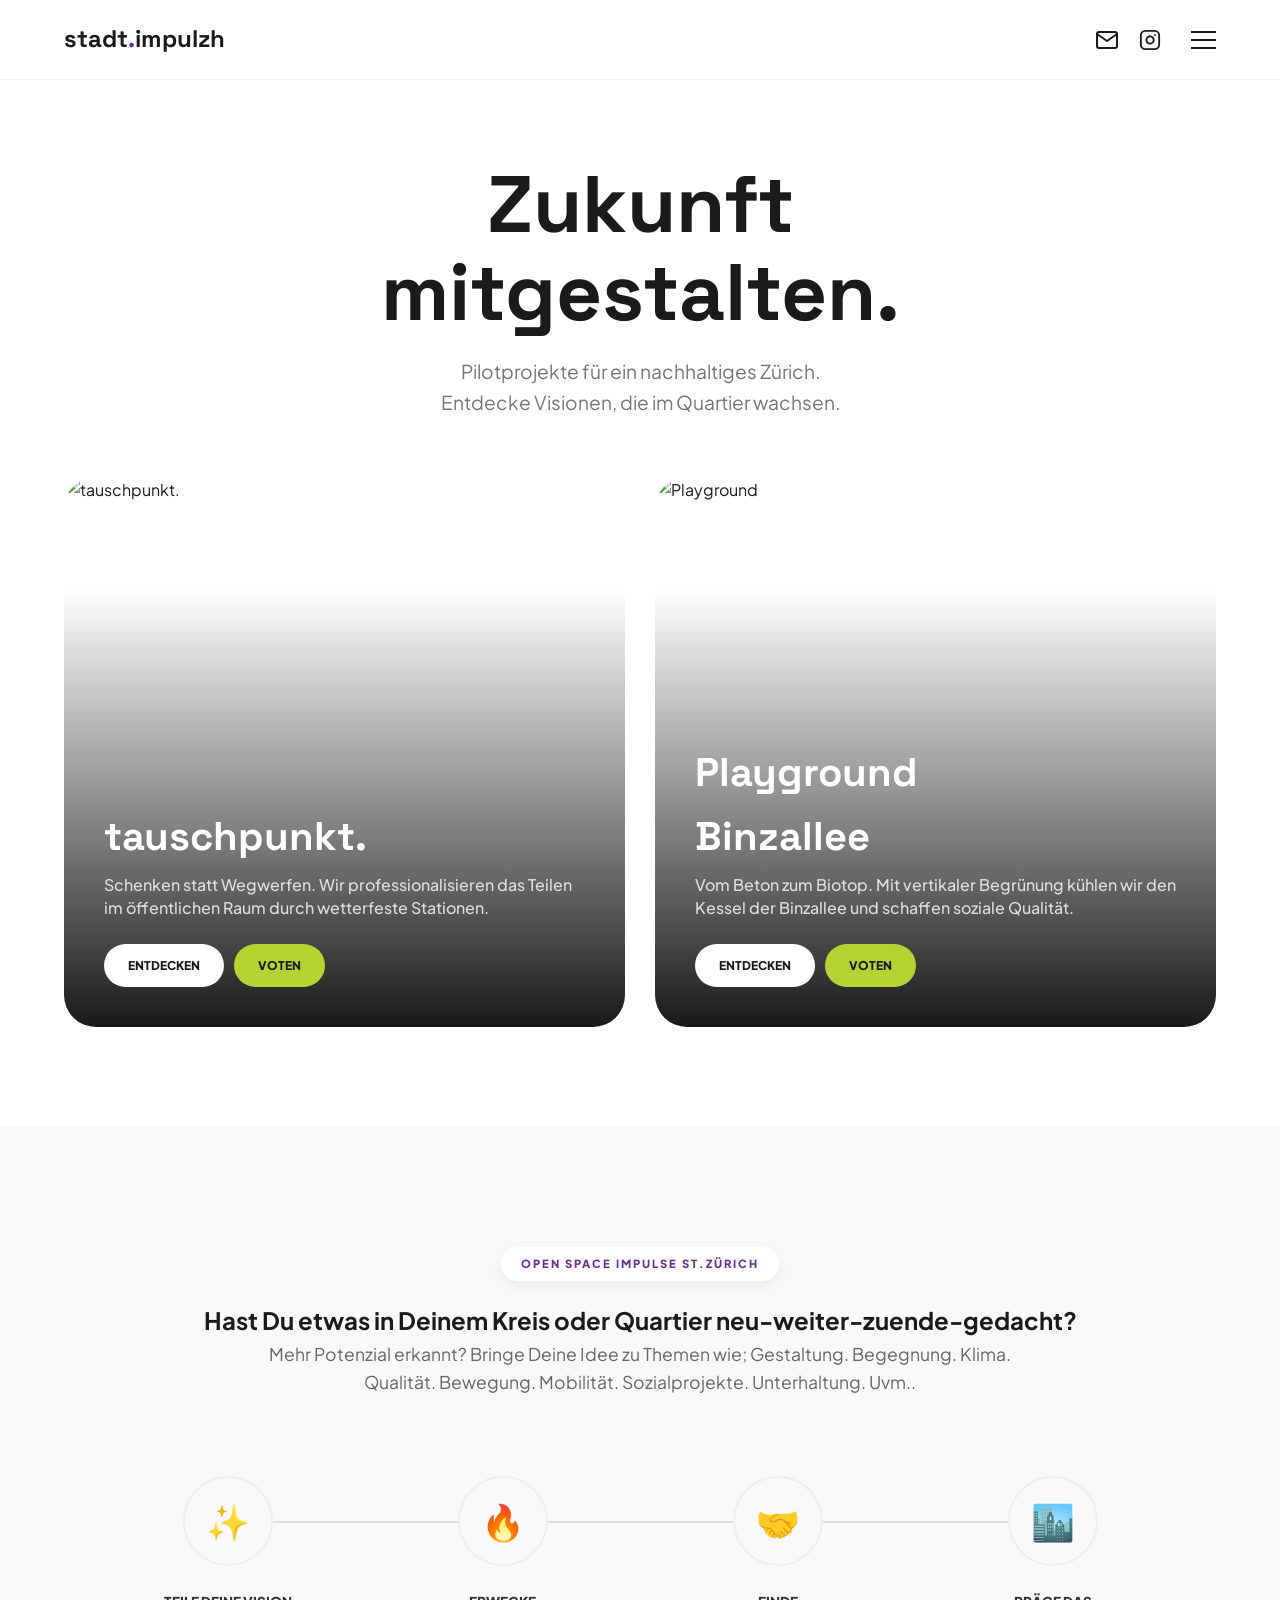
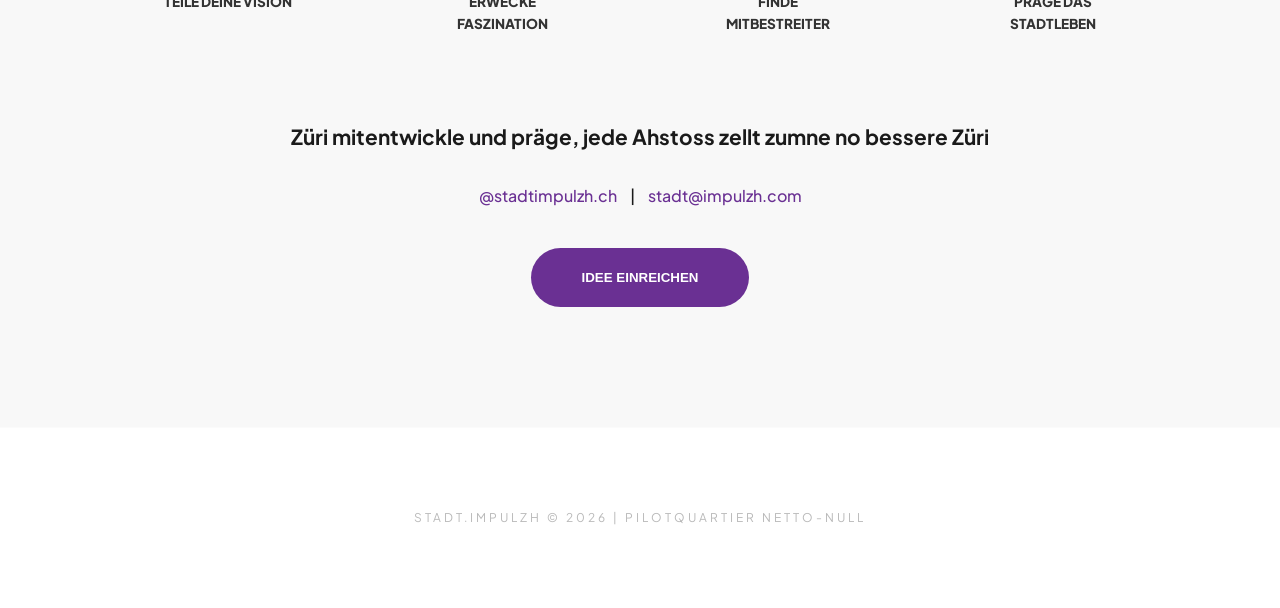
==== commit b6088cda: "Update index.html" ====
--- a/index.html
+++ b/index.html
@@ -33,7 +33,6 @@
         .header-right { display: flex; align-items: center; gap: 20px; z-index: 2001; }
         .contact-icon { color: var(--text); transition: 0.3s; display: flex; align-items: center; text-decoration: none; }
         .contact-icon:hover { color: var(--purple); transform: scale(1.1); }
-        .insta-link:hover { color: var(--insta); }
 
         .menu-toggle { cursor: pointer; width: 25px; height: 18px; position: relative; margin-left: 10px; }
         .hamburger, .hamburger::before, .hamburger::after { position: absolute; width: 100%; height: 2px; background: var(--text); transition: 0.3s ease; }
@@ -54,17 +53,16 @@
         .nav-menu.active { right: 0; }
         .nav-menu a { text-decoration: none; color: var(--text); font-family: 'Space Grotesk'; font-size: 2.5rem; font-weight: 800; text-transform: uppercase; }
 
-        /* --- HERO --- */
+        /* --- HERO & GRID --- */
         .hero { padding: 160px 5% 60px; text-align: center; max-width: 900px; margin: 0 auto; }
         .hero h1 { font-family: 'Space Grotesk'; font-size: clamp(3rem, 8vw, 5rem); line-height: 1.1; margin-bottom: 20px; }
         .hero p { font-size: 1.2rem; opacity: 0.6; }
 
-        /* --- PREVIEW GRID --- */
         .preview-grid { display: grid; grid-template-columns: repeat(auto-fit, minmax(320px, 1fr)); gap: 30px; padding: 0 5% 100px; max-width: 1400px; margin: 0 auto; }
         .preview-card {
             position: relative; height: 550px; border-radius: 32px; overflow: hidden;
             cursor: pointer; display: flex; flex-direction: column; justify-content: flex-end; padding: 40px;
-            transition: transform 0.6s cubic-bezier(0.165, 0.84, 0.44, 1);
+            transition: 0.6s cubic-bezier(0.165, 0.84, 0.44, 1);
         }
         .preview-card img { position: absolute; inset: 0; width: 100%; height: 100%; object-fit: cover; z-index: -2; transition: 0.6s; }
         .preview-card:hover img { transform: scale(1.05); }
@@ -78,60 +76,37 @@
         .btn-white { background: white; color: var(--text); }
         .btn-lime { background: var(--lime); color: var(--text); }
 
-        /* --- MITWIRKEN (RE-DESIGNED PROCESS) --- */
+        /* --- MITWIRKEN (PROZESS NEU) --- */
         #mitwirken { padding: 120px 5%; background: var(--gray); text-align: center; }
         .mitwirken-container { max-width: 1100px; margin: 0 auto; }
         .mitwirken-tag { display: inline-block; padding: 8px 20px; background: white; border-radius: 50px; font-weight: 800; font-size: 0.7rem; text-transform: uppercase; letter-spacing: 2px; color: var(--purple); margin-bottom: 20px; box-shadow: 0 5px 15px rgba(0,0,0,0.05); }
-        .mitwirken-container h2 { font-family: 'Space Grotesk'; font-size: clamp(1.8rem, 5vw, 3.5rem); margin-bottom: 30px; line-height: 1.1; max-width: 900px; margin-left: auto; margin-right: auto; }
-        
-        /* Prozess Pfad (Web: Horizontal, Mobile: Vertikal) */
-        .process-path { 
-            display: flex; 
-            justify-content: space-between; 
-            align-items: flex-start; 
-            position: relative; 
-            margin: 80px 0; 
-            gap: 20px; 
-        }
-
-        /* Die Linie (Desktop) */
-        .process-path::before { 
-            content: ''; 
-            position: absolute; 
-            top: 45px; 
-            left: 10%; 
-            right: 10%; 
-            height: 2px; 
-            background: #ddd; 
-            z-index: 0; 
-        }
+        
+        .themes-list { max-width: 800px; margin: 0 auto 40px; color: #666; font-size: 1.1rem; line-height: 1.6; }
+
+        .process-path { display: flex; justify-content: space-between; align-items: flex-start; position: relative; margin: 80px 0; }
+        .process-path::before { content: ''; position: absolute; top: 45px; left: 10%; right: 10%; height: 2px; background: #ddd; z-index: 0; }
         
         .process-step { flex: 1; position: relative; z-index: 1; display: flex; flex-direction: column; align-items: center; }
-        .step-icon { width: 90px; height: 90px; background: white; border: 2px solid #eee; border-radius: 50%; display: flex; align-items: center; justify-content: center; font-size: 2rem; margin-bottom: 20px; transition: 0.4s; box-shadow: 0 10px 20px rgba(0,0,0,0.03); }
-        .step-label { font-weight: 800; font-size: 0.9rem; text-transform: uppercase; letter-spacing: 1px; color: #333; max-width: 150px; }
-
-        .detail-cta { display: inline-block; padding: 22px 50px; border-radius: 50px; background: var(--purple); color: white; text-decoration: none; font-weight: 800; text-transform: uppercase; transition: 0.3s; margin-top: 20px; box-shadow: 0 15px 30px rgba(106, 48, 147, 0.2); cursor: pointer; border: none; }
+        .step-icon { width: 90px; height: 90px; background: var(--gray); border: 2px solid #eee; border-radius: 50%; display: flex; align-items: center; justify-content: center; font-size: 2.2rem; margin-bottom: 20px; position: relative; z-index: 2; transition: 0.3s; }
+        .step-label { font-weight: 800; font-size: 0.85rem; text-transform: uppercase; color: #333; max-width: 150px; background: var(--gray); padding: 5px 10px; position: relative; z-index: 2; }
+
+        @media (max-width: 768px) {
+            .process-path { flex-direction: column; align-items: center; gap: 60px; }
+            .process-path::before { top: 0; bottom: 0; left: 50%; width: 2px; height: 100%; transform: translateX(-50%); }
+            .step-icon, .step-label { background: var(--gray); }
+        }
+
+        .zueri-sentence { font-weight: 700; font-size: 1.3rem; margin: 40px 0 30px; color: var(--text); }
+        .social-links { margin-bottom: 40px; font-weight: 500; }
+        .social-links a { color: var(--purple); text-decoration: none; margin: 0 10px; }
+
+        .detail-cta { display: inline-block; padding: 22px 50px; border-radius: 50px; background: var(--purple); color: white; text-decoration: none; font-weight: 800; text-transform: uppercase; transition: 0.3s; cursor: pointer; border: none; }
         .detail-cta:hover { transform: scale(1.05); background: #55267a; }
 
-        /* --- MOBILE ANPASSUNG FÜR LINIEN --- */
-        @media (max-width: 768px) {
-            .process-path { 
-                flex-direction: column; 
-                align-items: center; 
-                gap: 60px; 
-                margin: 40px 0;
-            }
-            /* Horizontale Linie ausblenden, Vertikale einblenden */
-            .process-path::before { 
-                top: 0; 
-                bottom: 0; 
-                left: 50%; 
-                width: 2px; 
-                height: auto;
-                transform: translateX(-50%); 
-            }
-            .step-icon { margin-bottom: 10px; }
-        }
+        /* --- DETAIL VIEWS --- */
+        .detail-view { display: none; padding: 120px 5%; max-width: 1200px; margin: 0 auto; animation: fadeIn 0.8s ease; }
+        @keyframes fadeIn { from { opacity: 0; transform: translateY(20px); } to { opacity: 1; transform: translateY(0); } }
+        .back-link { cursor: pointer; font-weight: 800; text-transform: uppercase; font-size: 0.75rem; margin-bottom: 40px; display: inline-flex; align-items: center; gap: 10px; opacity: 0.5; }
 
         footer { padding: 80px 5%; text-align: center; font-size: 0.75rem; opacity: 0.3; letter-spacing: 3px; text-transform: uppercase; border-top: 1px solid #f0f0f0; }
     </style>
@@ -141,25 +116,18 @@
     <header>
         <a href="#" onclick="showOverview()" class="logo">stadt<span>.</span>impulzh</a>
         <div class="header-right">
-            <a href="mailto:stadt@impulzh.com" class="contact-icon" title="Email schreiben">
-                <svg width="24" height="24" viewBox="0 0 24 24" fill="none" stroke="currentColor" stroke-width="2" stroke-linecap="round" stroke-linejoin="round"><path d="M4 4h16c1.1 0 2 .9 2 2v12c0 1.1-.9 2-2 2H4c-1.1 0-2-.9-2-2V6c0-1.1.9-2 2-2z"></path><polyline points="22,6 12,13 2,6"></polyline></svg>
-            </a>
-            <a href="https://www.instagram.com/stadt.impulzh" target="_blank" class="contact-icon insta-link" title="Instagram">
-                <svg width="22" height="22" viewBox="0 0 24 24" fill="none" stroke="currentColor" stroke-width="2" stroke-linecap="round" stroke-linejoin="round"><rect x="2" y="2" width="20" height="20" rx="5" ry="5"></rect><path d="M16 11.37A4 4 0 1 1 12.63 8 4 4 0 0 1 16 11.37z"></path><line x1="17.5" y1="6.5" x2="17.51" y2="6.5"></line></svg>
-            </a>
-            <div class="menu-toggle" onclick="toggleMenu()">
-                <div class="hamburger"></div>
-            </div>
+            <a href="mailto:stadt@impulzh.com" class="contact-icon" title="Email"><svg width="24" height="24" viewBox="0 0 24 24" fill="none" stroke="currentColor" stroke-width="2" stroke-linecap="round" stroke-linejoin="round"><path d="M4 4h16c1.1 0 2 .9 2 2v12c0 1.1-.9 2-2 2H4c-1.1 0-2-.9-2-2V6c0-1.1.9-2 2-2z"></path><polyline points="22,6 12,13 2,6"></polyline></svg></a>
+            <a href="https://www.instagram.com/stadt.impulzh" target="_blank" class="contact-icon" title="Instagram"><svg width="22" height="22" viewBox="0 0 24 24" fill="none" stroke="currentColor" stroke-width="2" stroke-linecap="round" stroke-linejoin="round"><rect x="2" y="2" width="20" height="20" rx="5" ry="5"></rect><path d="M16 11.37A4 4 0 1 1 12.63 8 4 4 0 0 1 16 11.37z"></path><line x1="17.5" y1="6.5" x2="17.51" y2="6.5"></line></svg></a>
+            <div class="menu-toggle" onclick="toggleMenu()"><div class="hamburger"></div></div>
         </div>
         <nav class="nav-menu">
             <a href="#" onclick="toggleMenu(); showOverview()">Projekte</a>
             <a href="#mitwirken" onclick="toggleMenu()">Mitwirken</a>
-            <a href="#vision" onclick="toggleMenu()">Vision</a>
-            <a href="mailto:stadt@impulzh.com" style="color: var(--purple);">Kontakt</a>
+            <a href="mailto:stadt@impulzh.com">Kontakt</a>
         </nav>
     </header>
 
-    <div id="overview-section">
+    <div id="main-content">
         <section class="hero">
             <h1>Zukunft<br>mitgestalten.</h1>
             <p>Pilotprojekte für ein nachhaltiges Zürich. <br>Entdecke Visionen, die im Quartier wachsen.</p>
@@ -186,38 +154,57 @@
                 </div>
             </div>
         </section>
+
+        <section id="mitwirken">
+            <div class="mitwirken-container">
+                <div class="mitwirken-tag">Open Space Impulse St.Zürich</div>
+                <h2>Hast Du etwas in Deinem Kreis oder Quartier neu-weiter-zuende-gedacht?</h2>
+                
+                <p class="themes-list">
+                    Mehr Potenzial erkannt? Bringe Deine Idee zu Themen wie; Gestaltung. Begegnung. Klima. Qualität. Bewegung. Mobilität. Sozialprojekte. Unterhaltung. Uvm..
+                </p>
+                
+                <div class="process-path">
+                    <div class="process-step">
+                        <div class="step-icon">✨</div>
+                        <div class="step-label">Teile Deine Vision</div>
+                    </div>
+                    <div class="process-step">
+                        <div class="step-icon">🔥</div>
+                        <div class="step-label">Erwecke Faszination</div>
+                    </div>
+                    <div class="process-step">
+                        <div class="step-icon">🤝</div>
+                        <div class="step-label">Finde Mitbestreiter</div>
+                    </div>
+                    <div class="process-step">
+                        <div class="step-icon">🏙️</div>
+                        <div class="step-label">Präge das Stadtleben</div>
+                    </div>
+                </div>
+
+                <p class="zueri-sentence">Züri mitentwickle und präge, jede Ahstoss zellt zumne no bessere Züri</p>
+                
+                <div class="social-links">
+                    <a href="https://www.instagram.com/stadt.impulzh" target="_blank">@stadtimpulzh.ch</a> | 
+                    <a href="mailto:stadt@impulzh.com">stadt@impulzh.com</a>
+                </div>
+
+                <button onclick="window.location.href='mailto:stadt@impulzh.com'" class="detail-cta">Idee einreichen</button>
+            </div>
+        </section>
     </div>
 
-    <section id="mitwirken">
-        <div class="mitwirken-container">
-            <div class="mitwirken-tag">Open Space Impulse St.Zürich</div>
-            <h2>Hast Du etwas in Deinem Kreis oder Quartier neu-weiter-zuende-gedacht?</h2>
-            
-            <div class="process-path">
-                <div class="process-step">
-                    <div class="step-icon">✨</div>
-                    <div class="step-label">Teile Deine Vision</div>
-                </div>
-                <div class="process-step">
-                    <div class="step-icon">🔥</div>
-                    <div class="step-label">Erwecke Faszination</div>
-                </div>
-                <div class="process-step">
-                    <div class="step-icon">🤝</div>
-                    <div class="step-label">Finde Mitbestreiter</div>
-                </div>
-                <div class="process-step">
-                    <div class="step-icon">🏙️</div>
-                    <div class="step-label">Präge das Stadtleben</div>
-                </div>
-            </div>
-
-            <p style="max-width: 800px; margin: 0 auto 40px; font-size: 1.1rem; color: #444; font-weight: 500;">
-                Züri mitentwickle und präge, jede Ahstoss zellt zumne no bessere Züri
-            </p>
-            
-            <a href="mailto:stadt@impulzh.com" class="detail-cta">Idee einreichen</a>
-        </div>
+    <section id="tauschpunkt" class="detail-view">
+        <span class="back-link" onclick="showOverview()">← Zurück zur Übersicht</span>
+        <h2>tauschpunkt.</h2>
+        <p style="margin-top:20px; font-size:1.2rem;">Hier erfährst du alles über die wetterfesten Tauschstationen für Zürich...</p>
+    </section>
+
+    <section id="playground" class="detail-view">
+        <span class="back-link" onclick="showOverview()">← Zurück zur Übersicht</span>
+        <h2>Playground Binzallee</h2>
+        <p style="margin-top:20px; font-size:1.2rem;">Hier erfährst du alles über die Begrünung und soziale Aufwertung der Binzallee...</p>
     </section>
 
     <footer>
@@ -230,12 +217,14 @@
             document.querySelector('.menu-toggle').classList.toggle('active');
         }
         function openProject(id) {
-            document.getElementById('overview-section').style.display = 'none';
+            document.getElementById('main-content').style.display = 'none';
             document.querySelectorAll('.detail-view').forEach(v => v.style.display = 'none');
-            // Hier Detail-Views einblenden falls vorhanden
+            document.getElementById(id).style.display = 'block';
+            window.scrollTo(0,0);
         }
         function showOverview() {
-            document.getElementById('overview-section').style.display = 'block';
+            document.getElementById('main-content').style.display = 'block';
+            document.querySelectorAll('.detail-view').forEach(v => v.style.display = 'none');
             window.scrollTo(0,0);
         }
     </script>
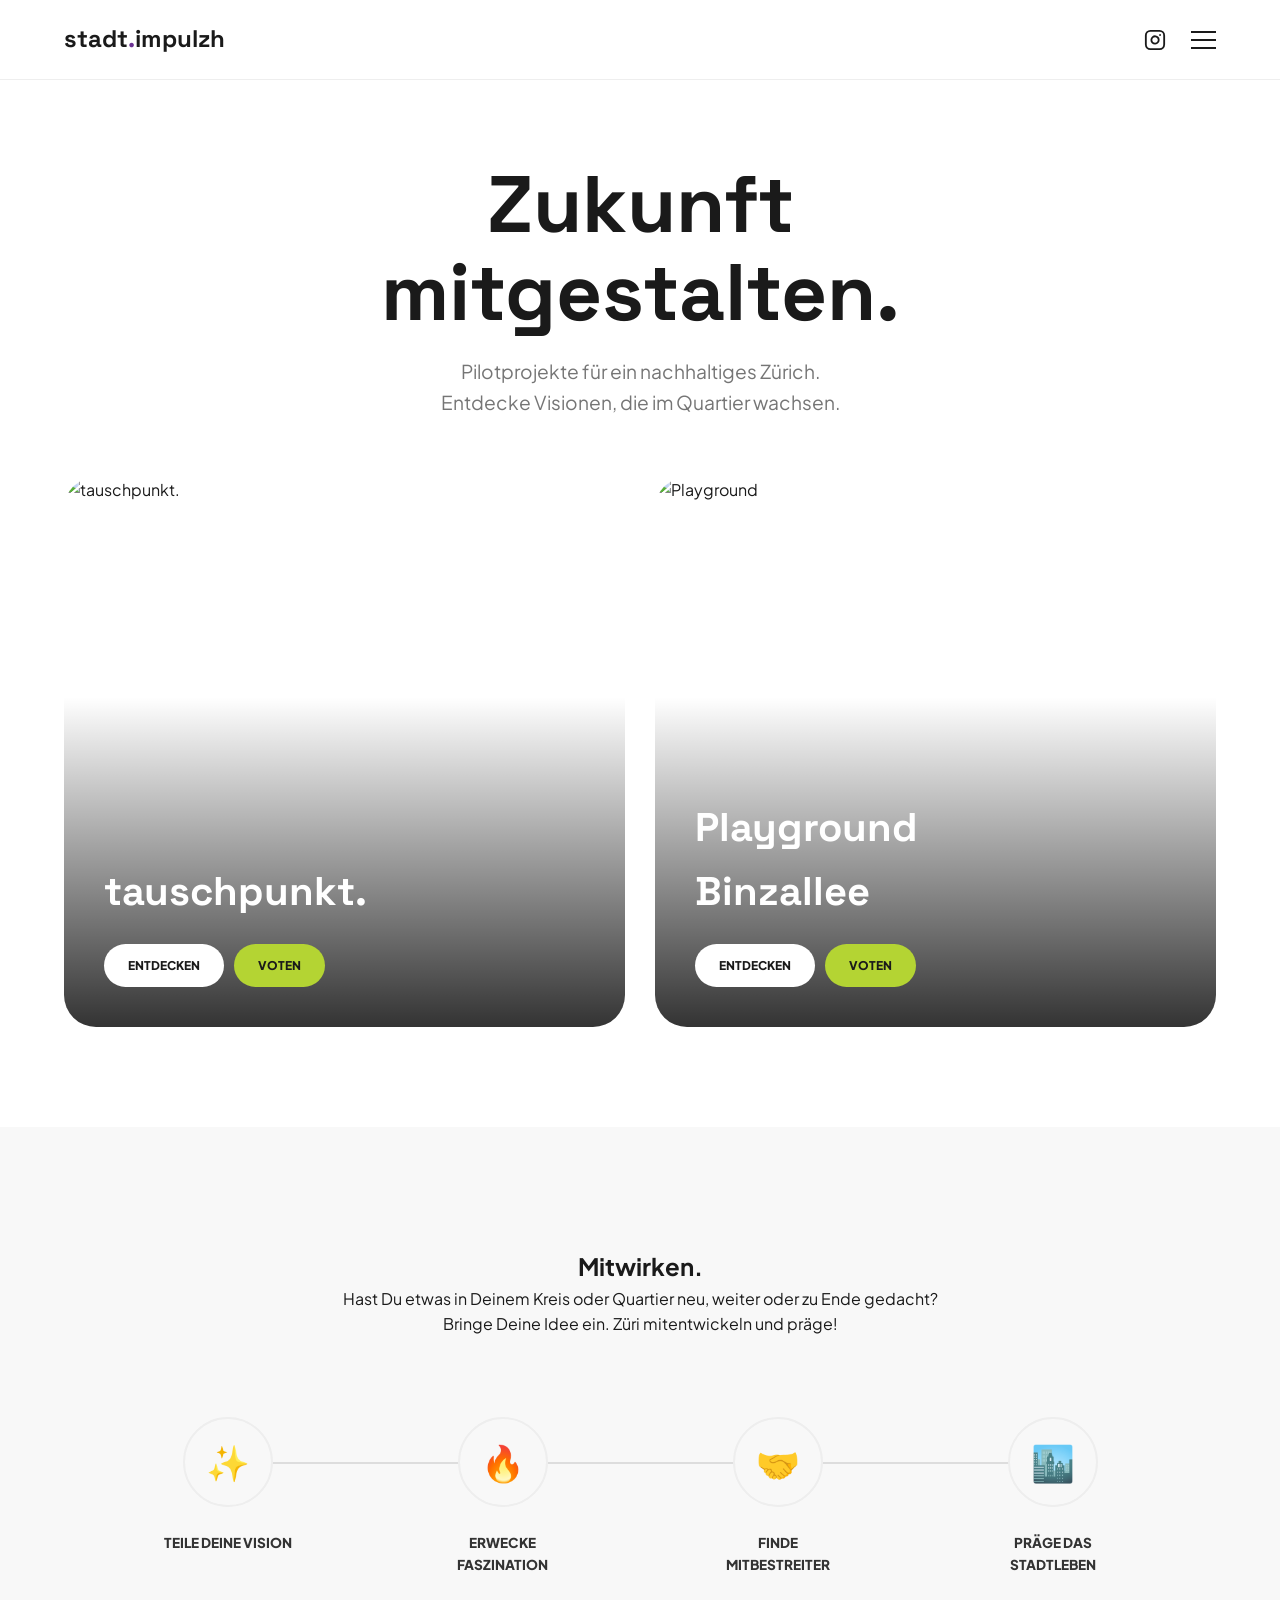
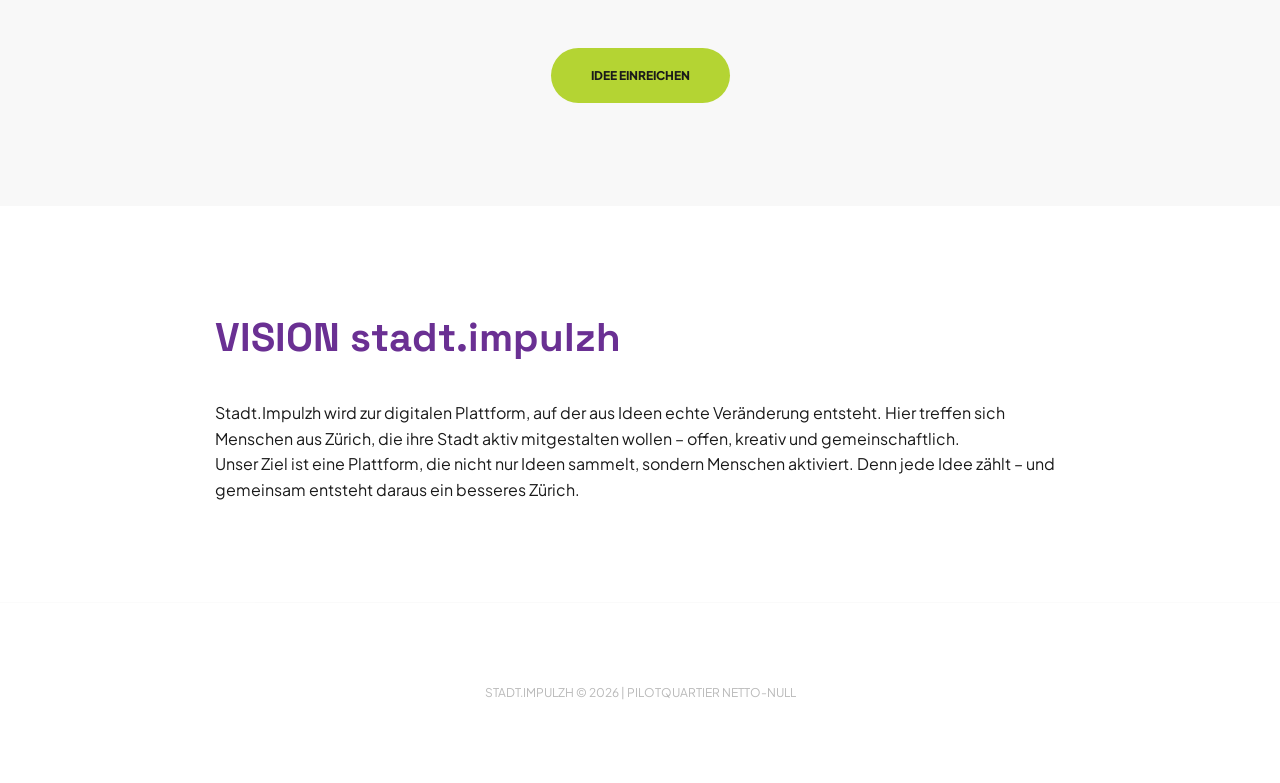
==== commit 3da00b30: "Update index.html" ====
--- a/index.html
+++ b/index.html
@@ -30,11 +30,11 @@
         .logo { font-family: 'Space Grotesk', sans-serif; font-size: 1.5rem; font-weight: 800; text-decoration: none; color: var(--text); z-index: 2001; }
         .logo span { color: var(--purple); }
 
-        .header-right { display: flex; align-items: center; gap: 20px; z-index: 2001; }
-        .contact-icon { color: var(--text); transition: 0.3s; display: flex; align-items: center; text-decoration: none; }
-        .contact-icon:hover { color: var(--purple); transform: scale(1.1); }
-
-        .menu-toggle { cursor: pointer; width: 25px; height: 18px; position: relative; margin-left: 10px; }
+        .header-right { display: flex; align-items: center; gap: 25px; z-index: 2001; }
+        .insta-link { color: var(--text); transition: 0.3s; display: flex; align-items: center; }
+        .insta-link:hover { color: var(--insta); transform: scale(1.1); }
+
+        .menu-toggle { cursor: pointer; width: 25px; height: 18px; position: relative; }
         .hamburger, .hamburger::before, .hamburger::after { position: absolute; width: 100%; height: 2px; background: var(--text); transition: 0.3s ease; }
         .hamburger { top: 50%; transform: translateY(-50%); }
         .hamburger::before { content: ''; top: -8px; }
@@ -62,53 +62,71 @@
         .preview-card {
             position: relative; height: 550px; border-radius: 32px; overflow: hidden;
             cursor: pointer; display: flex; flex-direction: column; justify-content: flex-end; padding: 40px;
-            transition: 0.6s cubic-bezier(0.165, 0.84, 0.44, 1);
+            transition: transform 0.6s cubic-bezier(0.165, 0.84, 0.44, 1);
         }
         .preview-card img { position: absolute; inset: 0; width: 100%; height: 100%; object-fit: cover; z-index: -2; transition: 0.6s; }
         .preview-card:hover img { transform: scale(1.05); }
-        .preview-card::before { content: ''; position: absolute; inset: 0; background: linear-gradient(to top, rgba(0,0,0,0.9) 0%, transparent 80%); z-index: -1; }
-        
-        .preview-card h2 { font-family: 'Space Grotesk'; color: white; font-size: 2.5rem; margin-bottom: 5px; }
-        .preview-card .catcher { color: rgba(255,255,255,0.8); font-size: 1rem; margin-bottom: 25px; line-height: 1.4; font-weight: 500; }
+        .preview-card::before { content: ''; position: absolute; inset: 0; background: linear-gradient(to top, rgba(0,0,0,0.8) 0%, transparent 60%); z-index: -1; }
+        .preview-card h2 { font-family: 'Space Grotesk'; color: white; font-size: 2.5rem; margin-bottom: 20px; }
         
         .card-btns { display: flex; gap: 10px; }
         .btn-s { padding: 12px 24px; border-radius: 50px; font-weight: 800; text-transform: uppercase; font-size: 0.75rem; text-decoration: none; border: none; cursor: pointer; }
         .btn-white { background: white; color: var(--text); }
         .btn-lime { background: var(--lime); color: var(--text); }
 
+        /* --- DETAIL VIEWS (PROJEKTE) --- */
+        .detail-view { display: none; padding: 120px 5%; max-width: 1200px; margin: 0 auto; animation: fadeIn 0.8s ease; }
+        @keyframes fadeIn { from { opacity: 0; transform: translateY(20px); } to { opacity: 1; transform: translateY(0); } }
+        
+        .back-link { cursor: pointer; font-weight: 800; text-transform: uppercase; font-size: 0.75rem; margin-bottom: 40px; display: inline-flex; align-items: center; gap: 10px; opacity: 0.4; }
+        .project-header h2 { font-family: 'Space Grotesk'; font-size: clamp(3rem, 10vw, 6rem); line-height: 0.9; margin-bottom: 20px; }
+        .project-layout { display: grid; grid-template-columns: 1.1fr 0.9fr; gap: 60px; align-items: start; }
+        .project-main-content h3 { font-family: 'Space Grotesk'; font-size: 1.8rem; margin: 40px 0 20px; color: var(--purple); position: relative; }
+        .project-main-content p { font-size: 1.2rem; margin-bottom: 25px; color: #333; }
+        .project-main-content i { display: block; border-left: 3px solid var(--lime); padding-left: 20px; margin: 30px 0; font-style: normal; opacity: 0.7; }
+        
+        .project-sidebar-visuals { position: sticky; top: 120px; }
+
+        /* --- KARUSSELL & SLIDER --- */
+        .carousel-container { position: relative; width: 100%; aspect-ratio: 4/5; border-radius: 24px; overflow: hidden; box-shadow: 0 20px 40px rgba(0,0,0,0.1); }
+        .carousel-slide { position: absolute; inset: 0; width: 100%; height: 100%; object-fit: cover; opacity: 0; transition: opacity 0.5s; }
+        .carousel-slide.active { opacity: 1; z-index: 1; }
+        .carousel-btn { position: absolute; top: 50%; transform: translateY(-50%); background: rgba(255,255,255,0.8); border: none; width: 44px; height: 44px; border-radius: 50%; cursor: pointer; z-index: 2; display: flex; align-items: center; justify-content: center; }
+        .carousel-btn.prev { left: 15px; } .carousel-btn.next { right: 15px; }
+        .carousel-dots { position: absolute; bottom: 20px; left: 50%; transform: translateX(-50%); display: flex; gap: 10px; z-index: 2; }
+        .dot { width: 12px; height: 12px; background: rgba(255,255,255,0.5); border-radius: 50%; cursor: pointer; }
+        .dot.active { background: white; transform: scale(1.2); }
+
+        .slider-wrap { position: relative; width: 100%; aspect-ratio: 1/1; border-radius: 24px; overflow: hidden; }
+        .slider-img { position: absolute; inset: 0; width: 100%; height: 100%; object-fit: cover; }
+        #slider-front { clip-path: polygon(0 0, 50% 0, 50% 100%, 0 100%); }
+        .slider-bar { position: absolute; top: 0; left: 50%; width: 2px; height: 100%; background: white; transform: translateX(-50%); pointer-events: none; }
+        .slider-handle { position: absolute; top: 50%; left: 50%; transform: translate(-50%, -50%); width: 44px; height: 44px; background: white; border-radius: 50%; display: flex; align-items: center; justify-content: center; }
+        .slider-input { position: absolute; inset: 0; opacity: 0; cursor: ew-resize; width: 100%; }
+
         /* --- MITWIRKEN (PROZESS NEU) --- */
         #mitwirken { padding: 120px 5%; background: var(--gray); text-align: center; }
         .mitwirken-container { max-width: 1100px; margin: 0 auto; }
-        .mitwirken-tag { display: inline-block; padding: 8px 20px; background: white; border-radius: 50px; font-weight: 800; font-size: 0.7rem; text-transform: uppercase; letter-spacing: 2px; color: var(--purple); margin-bottom: 20px; box-shadow: 0 5px 15px rgba(0,0,0,0.05); }
-        
-        .themes-list { max-width: 800px; margin: 0 auto 40px; color: #666; font-size: 1.1rem; line-height: 1.6; }
-
+        
         .process-path { display: flex; justify-content: space-between; align-items: flex-start; position: relative; margin: 80px 0; }
         .process-path::before { content: ''; position: absolute; top: 45px; left: 10%; right: 10%; height: 2px; background: #ddd; z-index: 0; }
         
         .process-step { flex: 1; position: relative; z-index: 1; display: flex; flex-direction: column; align-items: center; }
-        .step-icon { width: 90px; height: 90px; background: var(--gray); border: 2px solid #eee; border-radius: 50%; display: flex; align-items: center; justify-content: center; font-size: 2.2rem; margin-bottom: 20px; position: relative; z-index: 2; transition: 0.3s; }
+        .step-icon { width: 90px; height: 90px; background: var(--gray); border: 2px solid #eee; border-radius: 50%; display: flex; align-items: center; justify-content: center; font-size: 2.2rem; margin-bottom: 20px; position: relative; z-index: 2; }
         .step-label { font-weight: 800; font-size: 0.85rem; text-transform: uppercase; color: #333; max-width: 150px; background: var(--gray); padding: 5px 10px; position: relative; z-index: 2; }
 
         @media (max-width: 768px) {
             .process-path { flex-direction: column; align-items: center; gap: 60px; }
             .process-path::before { top: 0; bottom: 0; left: 50%; width: 2px; height: 100%; transform: translateX(-50%); }
             .step-icon, .step-label { background: var(--gray); }
-        }
-
-        .zueri-sentence { font-weight: 700; font-size: 1.3rem; margin: 40px 0 30px; color: var(--text); }
-        .social-links { margin-bottom: 40px; font-weight: 500; }
-        .social-links a { color: var(--purple); text-decoration: none; margin: 0 10px; }
-
-        .detail-cta { display: inline-block; padding: 22px 50px; border-radius: 50px; background: var(--purple); color: white; text-decoration: none; font-weight: 800; text-transform: uppercase; transition: 0.3s; cursor: pointer; border: none; }
-        .detail-cta:hover { transform: scale(1.05); background: #55267a; }
-
-        /* --- DETAIL VIEWS --- */
-        .detail-view { display: none; padding: 120px 5%; max-width: 1200px; margin: 0 auto; animation: fadeIn 0.8s ease; }
-        @keyframes fadeIn { from { opacity: 0; transform: translateY(20px); } to { opacity: 1; transform: translateY(0); } }
-        .back-link { cursor: pointer; font-weight: 800; text-transform: uppercase; font-size: 0.75rem; margin-bottom: 40px; display: inline-flex; align-items: center; gap: 10px; opacity: 0.5; }
-
-        footer { padding: 80px 5%; text-align: center; font-size: 0.75rem; opacity: 0.3; letter-spacing: 3px; text-transform: uppercase; border-top: 1px solid #f0f0f0; }
+            .project-layout { grid-template-columns: 1fr; }
+            .project-sidebar-visuals { position: relative; top: 0; }
+        }
+
+        .vision-container { max-width: 850px; margin: 100px auto; text-align: left; }
+        .vision-container h2 { font-family: 'Space Grotesk'; font-size: 2.5rem; margin-bottom: 30px; color: var(--purple); }
+
+        footer { padding: 80px 5%; text-align: center; font-size: 0.75rem; opacity: 0.3; text-transform: uppercase; border-top: 1px solid #f0f0f0; }
     </style>
 </head>
 <body>
@@ -116,100 +134,116 @@
     <header>
         <a href="#" onclick="showOverview()" class="logo">stadt<span>.</span>impulzh</a>
         <div class="header-right">
-            <a href="mailto:stadt@impulzh.com" class="contact-icon" title="Email"><svg width="24" height="24" viewBox="0 0 24 24" fill="none" stroke="currentColor" stroke-width="2" stroke-linecap="round" stroke-linejoin="round"><path d="M4 4h16c1.1 0 2 .9 2 2v12c0 1.1-.9 2-2 2H4c-1.1 0-2-.9-2-2V6c0-1.1.9-2 2-2z"></path><polyline points="22,6 12,13 2,6"></polyline></svg></a>
-            <a href="https://www.instagram.com/stadt.impulzh" target="_blank" class="contact-icon" title="Instagram"><svg width="22" height="22" viewBox="0 0 24 24" fill="none" stroke="currentColor" stroke-width="2" stroke-linecap="round" stroke-linejoin="round"><rect x="2" y="2" width="20" height="20" rx="5" ry="5"></rect><path d="M16 11.37A4 4 0 1 1 12.63 8 4 4 0 0 1 16 11.37z"></path><line x1="17.5" y1="6.5" x2="17.51" y2="6.5"></line></svg></a>
+            <a href="https://www.instagram.com/stadt.impulzh" target="_blank" class="insta-link"><svg width="22" height="22" viewBox="0 0 24 24" fill="none" stroke="currentColor" stroke-width="2" stroke-linecap="round" stroke-linejoin="round"><rect x="2" y="2" width="20" height="20" rx="5" ry="5"></rect><path d="M16 11.37A4 4 0 1 1 12.63 8 4 4 0 0 1 16 11.37z"></path><line x1="17.5" y1="6.5" x2="17.51" y2="6.5"></line></svg></a>
             <div class="menu-toggle" onclick="toggleMenu()"><div class="hamburger"></div></div>
         </div>
         <nav class="nav-menu">
             <a href="#" onclick="toggleMenu(); showOverview()">Projekte</a>
             <a href="#mitwirken" onclick="toggleMenu()">Mitwirken</a>
-            <a href="mailto:stadt@impulzh.com">Kontakt</a>
+            <a href="#vision" onclick="toggleMenu()">Vision</a>
+            <a href="mailto:stadt@impulzh.com" style="color: var(--purple);">Kontakt</a>
         </nav>
     </header>
 
-    <div id="main-content">
-        <section class="hero">
-            <h1>Zukunft<br>mitgestalten.</h1>
-            <p>Pilotprojekte für ein nachhaltiges Zürich. <br>Entdecke Visionen, die im Quartier wachsen.</p>
-        </section>
-
-        <section class="preview-grid">
-            <div class="preview-card" onclick="openProject('tauschpunkt')">
-                <img src="Bild.tauschpunkt1.png" alt="tauschpunkt.">
-                <h2>tauschpunkt.</h2>
-                <p class="catcher">Schenken statt Wegwerfen. Wir professionalisieren das Teilen im öffentlichen Raum durch wetterfeste Stationen.</p>
-                <div class="card-btns">
-                    <span class="btn-s btn-white">Entdecken</span>
-                    <a href="https://mitwirken.stadt-zuerich.ch/processes/pilotquartier/f/664/proposals/2298" target="_blank" class="btn-s btn-lime" onclick="event.stopPropagation()">Voten</a>
-                </div>
-            </div>
-
-            <div class="preview-card" onclick="openProject('playground')">
-                <img src="IMG_2031.png" alt="Playground">
-                <h2>Playground<br>Binzallee</h2>
-                <p class="catcher">Vom Beton zum Biotop. Mit vertikaler Begrünung kühlen wir den Kessel der Binzallee und schaffen soziale Qualität.</p>
-                <div class="card-btns">
-                    <span class="btn-s btn-white">Entdecken</span>
-                    <a href="https://mitwirken.stadt-zuerich.ch/processes/pilotquartier/f/664/proposals/2334" target="_blank" class="btn-s btn-lime" onclick="event.stopPropagation()">Voten</a>
-                </div>
-            </div>
-        </section>
+    <div id="main-content-wrapper">
+        <div id="overview-section">
+            <section class="hero">
+                <h1>Zukunft<br>mitgestalten.</h1>
+                <p>Pilotprojekte für ein nachhaltiges Zürich. <br>Entdecke Visionen, die im Quartier wachsen.</p>
+            </section>
+
+            <section class="preview-grid">
+                <div class="preview-card" onclick="openProject('tauschpunkt')">
+                    <img src="Bild.tauschpunkt1.png" alt="tauschpunkt.">
+                    <h2>tauschpunkt.</h2>
+                    <div class="card-btns">
+                        <span class="btn-s btn-white">Entdecken</span>
+                        <a href="https://mitwirken.stadt-zuerich.ch/processes/pilotquartier/f/664/proposals/2298" target="_blank" class="btn-s btn-lime" onclick="event.stopPropagation()">Voten</a>
+                    </div>
+                </div>
+
+                <div class="preview-card" onclick="openProject('playground')">
+                    <img src="IMG_2031.png" alt="Playground">
+                    <h2>Playground<br>Binzallee</h2>
+                    <div class="card-btns">
+                        <span class="btn-s btn-white">Entdecken</span>
+                        <a href="https://mitwirken.stadt-zuerich.ch/processes/pilotquartier/f/664/proposals/2334" target="_blank" class="btn-s btn-lime" onclick="event.stopPropagation()">Voten</a>
+                    </div>
+                </div>
+            </section>
+        </div>
 
         <section id="mitwirken">
             <div class="mitwirken-container">
-                <div class="mitwirken-tag">Open Space Impulse St.Zürich</div>
-                <h2>Hast Du etwas in Deinem Kreis oder Quartier neu-weiter-zuende-gedacht?</h2>
-                
-                <p class="themes-list">
-                    Mehr Potenzial erkannt? Bringe Deine Idee zu Themen wie; Gestaltung. Begegnung. Klima. Qualität. Bewegung. Mobilität. Sozialprojekte. Unterhaltung. Uvm..
-                </p>
+                <h2>Mitwirken.</h2>
+                <p>Hast Du etwas in Deinem Kreis oder Quartier neu, weiter oder zu Ende gedacht? <br>Bringe Deine Idee ein. Züri mitentwickeln und präge!</p>
                 
                 <div class="process-path">
-                    <div class="process-step">
-                        <div class="step-icon">✨</div>
-                        <div class="step-label">Teile Deine Vision</div>
-                    </div>
-                    <div class="process-step">
-                        <div class="step-icon">🔥</div>
-                        <div class="step-label">Erwecke Faszination</div>
-                    </div>
-                    <div class="process-step">
-                        <div class="step-icon">🤝</div>
-                        <div class="step-label">Finde Mitbestreiter</div>
-                    </div>
-                    <div class="process-step">
-                        <div class="step-icon">🏙️</div>
-                        <div class="step-label">Präge das Stadtleben</div>
-                    </div>
-                </div>
-
-                <p class="zueri-sentence">Züri mitentwickle und präge, jede Ahstoss zellt zumne no bessere Züri</p>
+                    <div class="process-step"><div class="step-icon">✨</div><div class="step-label">Teile Deine Vision</div></div>
+                    <div class="process-step"><div class="step-icon">🔥</div><div class="step-label">Erwecke Faszination</div></div>
+                    <div class="process-step"><div class="step-icon">🤝</div><div class="step-label">Finde Mitbestreiter</div></div>
+                    <div class="process-step"><div class="step-icon">🏙️</div><div class="step-label">Präge das Stadtleben</div></div>
+                </div>
                 
-                <div class="social-links">
-                    <a href="https://www.instagram.com/stadt.impulzh" target="_blank">@stadtimpulzh.ch</a> | 
-                    <a href="mailto:stadt@impulzh.com">stadt@impulzh.com</a>
-                </div>
-
-                <button onclick="window.location.href='mailto:stadt@impulzh.com'" class="detail-cta">Idee einreichen</button>
+                <a href="mailto:stadt@impulzh.com" class="btn-s btn-lime" style="padding: 20px 40px;">Idee einreichen</a>
+            </div>
+        </section>
+
+        <section id="vision">
+            <div class="vision-container">
+                <h2>VISION stadt.impulzh</h2>
+                <p>Stadt.Impulzh wird zur digitalen Plattform, auf der aus Ideen echte Veränderung entsteht. Hier treffen sich Menschen aus Zürich, die ihre Stadt aktiv mitgestalten wollen – offen, kreativ und gemeinschaftlich.</p>
+                <p>Unser Ziel ist eine Plattform, die nicht nur Ideen sammelt, sondern Menschen aktiviert. Denn jede Idee zählt – und gemeinsam entsteht daraus ein besseres Zürich.</p>
             </div>
         </section>
     </div>
 
     <section id="tauschpunkt" class="detail-view">
         <span class="back-link" onclick="showOverview()">← Zurück zur Übersicht</span>
-        <h2>tauschpunkt.</h2>
-        <p style="margin-top:20px; font-size:1.2rem;">Hier erfährst du alles über die wetterfesten Tauschstationen für Zürich...</p>
+        <div class="project-header"><h2>tauschpunkt<span>.</span></h2></div>
+        <div class="project-layout">
+            <div class="project-main-content">
+                <h3>Konzeptbeschreibung</h3>
+                <p>„tauschpunkt.“ steht für einfache Tausch-Stationen im öffentlichen Raum, an denen gebrauchte Alltagsgegenstände gratis weitergegeben werden können. Wettergeschützt, klar gestaltet und legal.</p>
+                <i>Das Konzept wurde im Rahmen einer Diplomarbeit an der SfGZ entwickelt.</i>
+                <h3>Vision tauschpunkt</h3>
+                <p>Eine Stadt, in der Teilen selbstverständlich ist: Öffentliche Tausch-Stationen machen es einfach, gebrauchte Dinge weiterzugeben statt wegzuwerfen.</p>
+                <a href="https://mitwirken.stadt-zuerich.ch/processes/pilotquartier/f/664/proposals/2298" target="_blank" class="btn-s btn-lime">Projekt unterstützen</a>
+            </div>
+            <div class="project-sidebar-visuals">
+                <div class="carousel-container">
+                    <div class="carousel-slides">
+                        <img src="Bild.tauschpunkt1.png" class="carousel-slide active"><img src="Bild.tauschpunkt2.png" class="carousel-slide"><img src="Bild.tauschpunkt3.png" class="carousel-slide"><img src="Bild.tauschpunkt4.png" class="carousel-slide"><img src="Bild.tauschpunkt5.png" class="carousel-slide">
+                    </div>
+                    <button class="carousel-btn prev" onclick="moveCarousel(-1)">&#10094;</button><button class="carousel-btn next" onclick="moveCarousel(1)">&#10095;</button>
+                    <div class="carousel-dots"><span class="dot active" onclick="setCarouselSlide(0)"></span><span class="dot" onclick="setCarouselSlide(1)"></span><span class="dot" onclick="setCarouselSlide(2)"></span><span class="dot" onclick="setCarouselSlide(3)"></span><span class="dot" onclick="setCarouselSlide(4)"></span></div>
+                </div>
+            </div>
+        </div>
     </section>
 
     <section id="playground" class="detail-view">
         <span class="back-link" onclick="showOverview()">← Zurück zur Übersicht</span>
-        <h2>Playground Binzallee</h2>
-        <p style="margin-top:20px; font-size:1.2rem;">Hier erfährst du alles über die Begrünung und soziale Aufwertung der Binzallee...</p>
+        <div class="project-header"><h2>Playground Binzallee<span>.</span></h2></div>
+        <div class="project-layout">
+            <div class="project-main-content">
+                <h3>Konzeptbeschreibung</h3>
+                <p>Der Hof wird zu einem klimaaktiven Stadtraum entwickelt – durch helle Farben zur Temperaturreduktion und eine schwebende grüne Seilstruktur.</p>
+                <h3>Vision Playground</h3>
+                <p>Das Projekt reduziert Hitzeinseln und transformiert einen reinen Durchgangsraum in einen lebendigen Treffpunkt.</p>
+                <a href="https://mitwirken.stadt-zuerich.ch/processes/pilotquartier/f/664/proposals/2334" target="_blank" class="btn-s btn-lime">Jetzt Voten</a>
+            </div>
+            <div class="project-sidebar-visuals">
+                <div class="slider-wrap">
+                    <img src="IMG_2031.png" class="slider-img"><img src="IMG_2032.png" class="slider-img" id="slider-front">
+                    <div class="slider-bar" id="slider-line"><div class="slider-handle">↔</div></div>
+                    <input type="range" min="0" max="100" value="50" class="slider-input" oninput="moveSlider(this.value)">
+                </div>
+            </div>
+        </div>
     </section>
 
-    <footer>
-        stadt.impulzh &copy; 2026 | Pilotquartier Netto-Null
-    </footer>
+    <footer>stadt.impulzh &copy; 2026 | Pilotquartier Netto-Null</footer>
 
     <script>
         function toggleMenu() {
@@ -217,16 +251,34 @@
             document.querySelector('.menu-toggle').classList.toggle('active');
         }
         function openProject(id) {
-            document.getElementById('main-content').style.display = 'none';
+            document.getElementById('main-content-wrapper').style.display = 'none';
             document.querySelectorAll('.detail-view').forEach(v => v.style.display = 'none');
             document.getElementById(id).style.display = 'block';
             window.scrollTo(0,0);
         }
         function showOverview() {
-            document.getElementById('main-content').style.display = 'block';
+            document.getElementById('main-content-wrapper').style.display = 'block';
             document.querySelectorAll('.detail-view').forEach(v => v.style.display = 'none');
             window.scrollTo(0,0);
         }
+        function moveSlider(val) {
+            document.getElementById('slider-front').style.clipPath = `polygon(0 0, ${val}% 0, ${val}% 100%, 0 100%)`;
+            document.getElementById('slider-line').style.left = `${val}%`;
+        }
+        let currentSlide = 0;
+        function showSlide(index) {
+            const slides = document.querySelectorAll('.carousel-slide');
+            const dots = document.querySelectorAll('.dot');
+            if (index >= slides.length) currentSlide = 0;
+            else if (index < 0) currentSlide = slides.length - 1;
+            else currentSlide = index;
+            slides.forEach(s => s.classList.remove('active'));
+            dots.forEach(d => d.classList.remove('active'));
+            slides[currentSlide].classList.add('active');
+            dots[currentSlide].classList.add('active');
+        }
+        function moveCarousel(n) { showSlide(currentSlide + n); }
+        function setCarouselSlide(n) { showSlide(n); }
     </script>
 </body>
 </html>
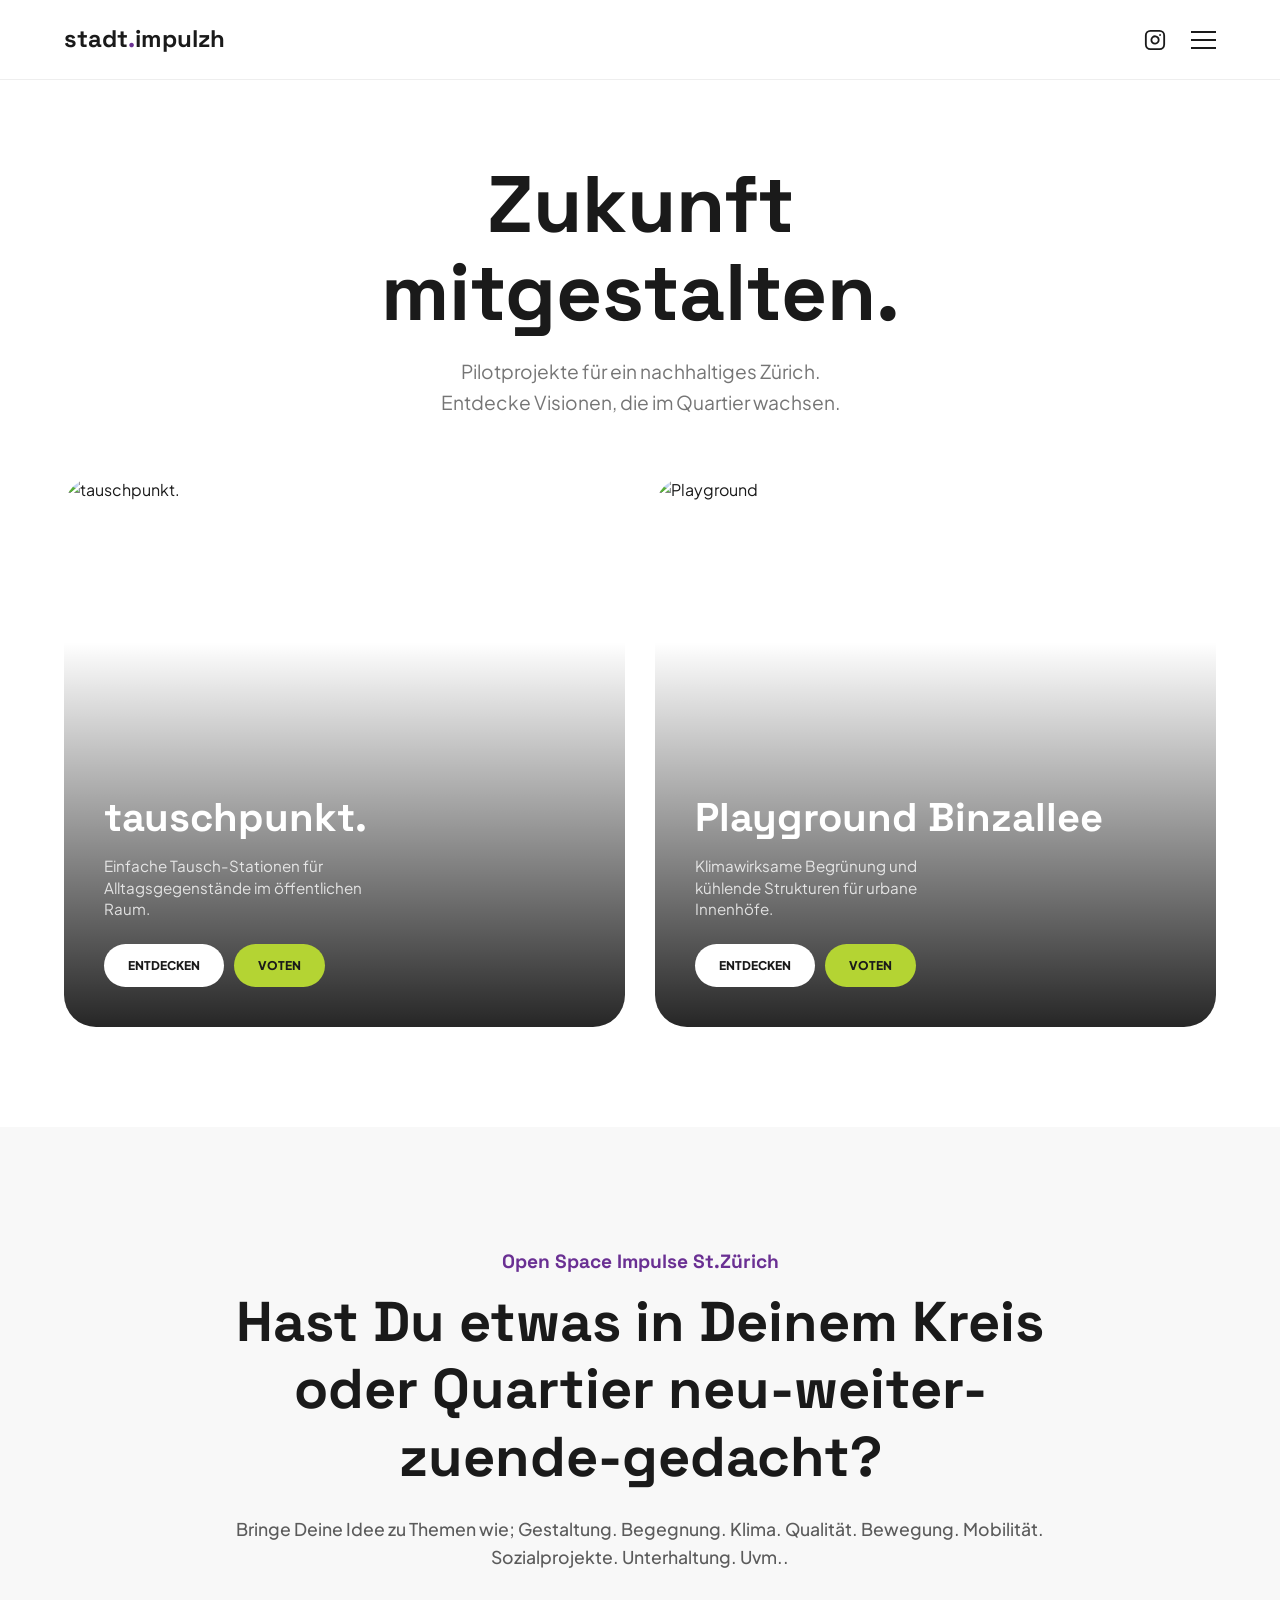
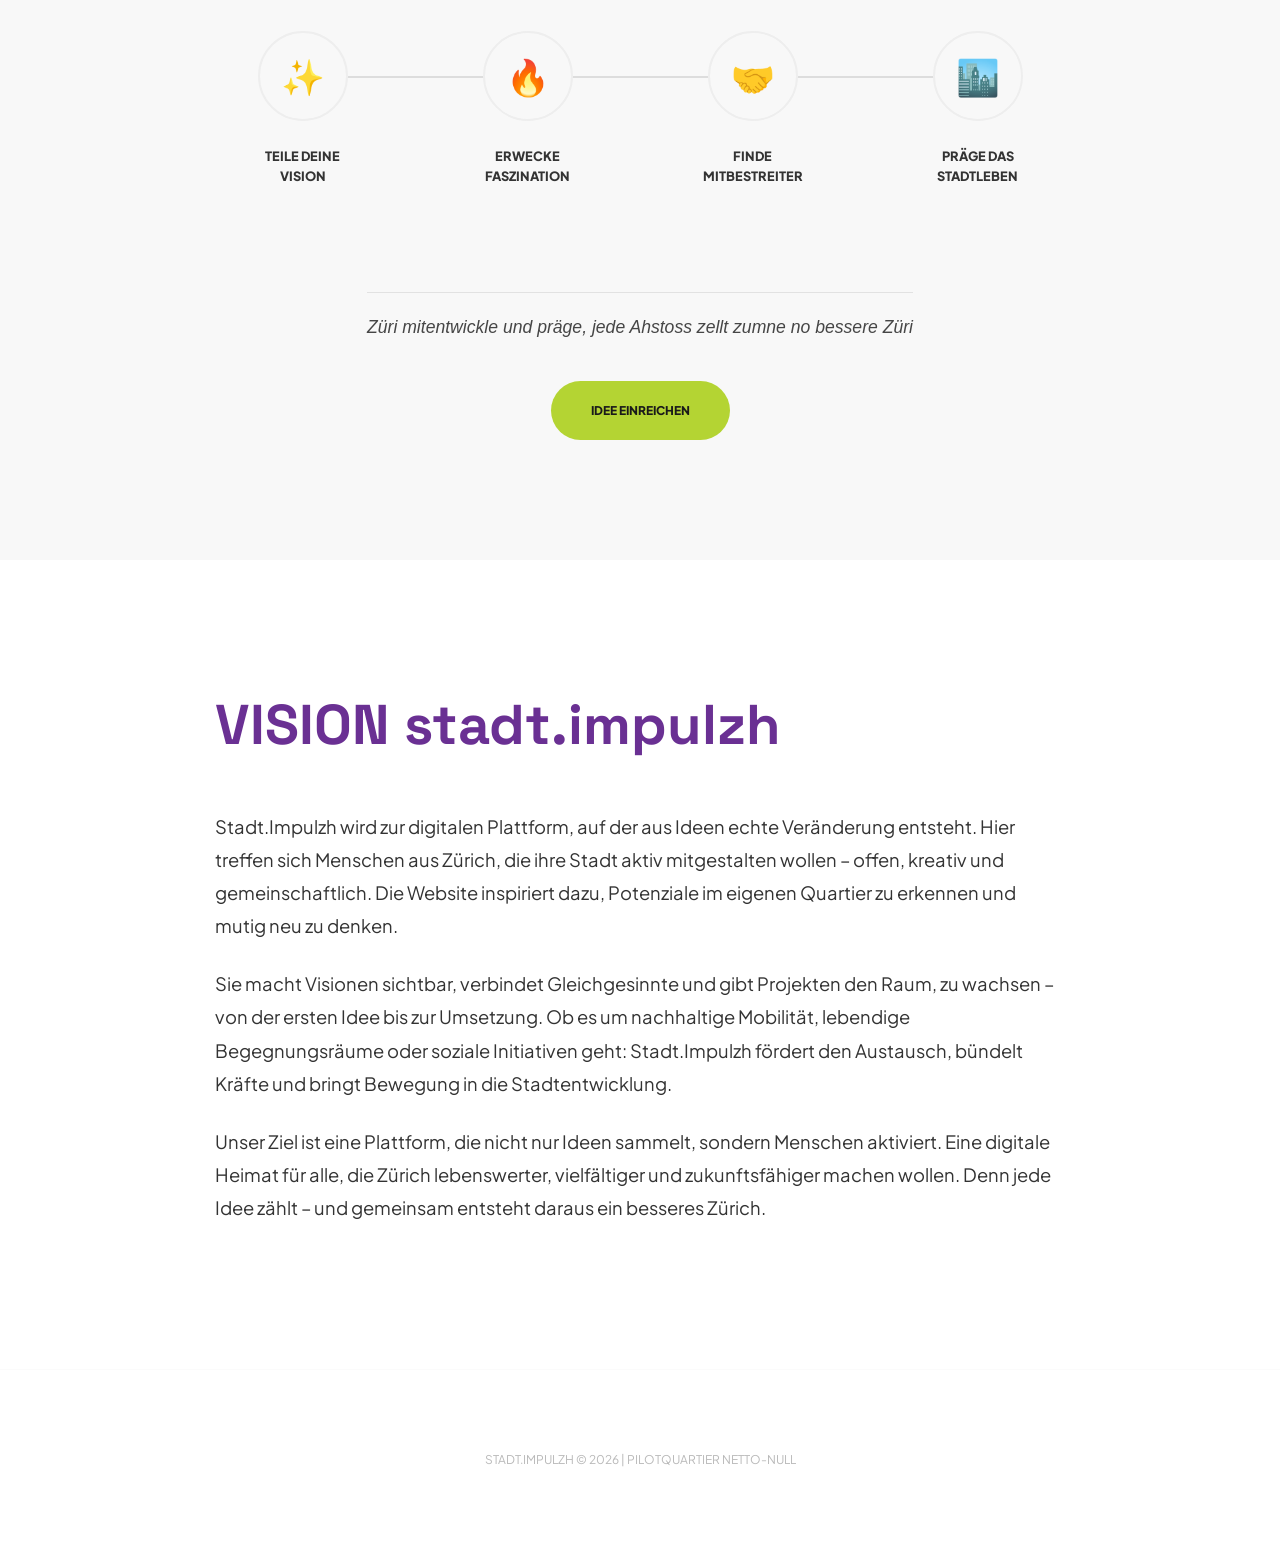
==== commit d145d52a: "Update index.html" ====
--- a/index.html
+++ b/index.html
@@ -66,28 +66,31 @@
         }
         .preview-card img { position: absolute; inset: 0; width: 100%; height: 100%; object-fit: cover; z-index: -2; transition: 0.6s; }
         .preview-card:hover img { transform: scale(1.05); }
-        .preview-card::before { content: ''; position: absolute; inset: 0; background: linear-gradient(to top, rgba(0,0,0,0.8) 0%, transparent 60%); z-index: -1; }
-        .preview-card h2 { font-family: 'Space Grotesk'; color: white; font-size: 2.5rem; margin-bottom: 20px; }
+        .preview-card::before { content: ''; position: absolute; inset: 0; background: linear-gradient(to top, rgba(0,0,0,0.85) 0%, transparent 70%); z-index: -1; }
+        
+        .preview-card h2 { font-family: 'Space Grotesk'; color: white; font-size: 2.5rem; margin-bottom: 5px; }
+        .preview-teaser { color: rgba(255,255,255,0.8); font-size: 0.95rem; margin-bottom: 25px; max-width: 280px; line-height: 1.4; }
         
         .card-btns { display: flex; gap: 10px; }
-        .btn-s { padding: 12px 24px; border-radius: 50px; font-weight: 800; text-transform: uppercase; font-size: 0.75rem; text-decoration: none; border: none; cursor: pointer; }
+        .btn-s { padding: 12px 24px; border-radius: 50px; font-weight: 800; text-transform: uppercase; font-size: 0.75rem; text-decoration: none; border: none; cursor: pointer; display: inline-block; }
         .btn-white { background: white; color: var(--text); }
         .btn-lime { background: var(--lime); color: var(--text); }
 
-        /* --- DETAIL VIEWS (PROJEKTE) --- */
+        /* --- DETAIL VIEWS --- */
         .detail-view { display: none; padding: 120px 5%; max-width: 1200px; margin: 0 auto; animation: fadeIn 0.8s ease; }
         @keyframes fadeIn { from { opacity: 0; transform: translateY(20px); } to { opacity: 1; transform: translateY(0); } }
         
-        .back-link { cursor: pointer; font-weight: 800; text-transform: uppercase; font-size: 0.75rem; margin-bottom: 40px; display: inline-flex; align-items: center; gap: 10px; opacity: 0.4; }
+        .back-link { cursor: pointer; font-weight: 800; text-transform: uppercase; font-size: 0.75rem; margin-bottom: 40px; display: inline-flex; align-items: center; gap: 10px; opacity: 0.4; transition: 0.3s; }
+        .back-link:hover { opacity: 1; color: var(--purple); }
         .project-header h2 { font-family: 'Space Grotesk'; font-size: clamp(3rem, 10vw, 6rem); line-height: 0.9; margin-bottom: 20px; }
         .project-layout { display: grid; grid-template-columns: 1.1fr 0.9fr; gap: 60px; align-items: start; }
         .project-main-content h3 { font-family: 'Space Grotesk'; font-size: 1.8rem; margin: 40px 0 20px; color: var(--purple); position: relative; }
-        .project-main-content p { font-size: 1.2rem; margin-bottom: 25px; color: #333; }
-        .project-main-content i { display: block; border-left: 3px solid var(--lime); padding-left: 20px; margin: 30px 0; font-style: normal; opacity: 0.7; }
+        .project-main-content p { font-size: 1.1rem; margin-bottom: 25px; color: #333; text-align: left; }
+        .project-main-content i { display: block; border-left: 3px solid var(--lime); padding-left: 20px; margin: 30px 0; font-style: normal; opacity: 0.7; font-size: 0.95rem; }
         
         .project-sidebar-visuals { position: sticky; top: 120px; }
 
-        /* --- KARUSSELL & SLIDER --- */
+        /* --- VISUALS (KARUSSELL / SLIDER) --- */
         .carousel-container { position: relative; width: 100%; aspect-ratio: 4/5; border-radius: 24px; overflow: hidden; box-shadow: 0 20px 40px rgba(0,0,0,0.1); }
         .carousel-slide { position: absolute; inset: 0; width: 100%; height: 100%; object-fit: cover; opacity: 0; transition: opacity 0.5s; }
         .carousel-slide.active { opacity: 1; z-index: 1; }
@@ -100,31 +103,40 @@
         .slider-wrap { position: relative; width: 100%; aspect-ratio: 1/1; border-radius: 24px; overflow: hidden; }
         .slider-img { position: absolute; inset: 0; width: 100%; height: 100%; object-fit: cover; }
         #slider-front { clip-path: polygon(0 0, 50% 0, 50% 100%, 0 100%); }
-        .slider-bar { position: absolute; top: 0; left: 50%; width: 2px; height: 100%; background: white; transform: translateX(-50%); pointer-events: none; }
-        .slider-handle { position: absolute; top: 50%; left: 50%; transform: translate(-50%, -50%); width: 44px; height: 44px; background: white; border-radius: 50%; display: flex; align-items: center; justify-content: center; }
-        .slider-input { position: absolute; inset: 0; opacity: 0; cursor: ew-resize; width: 100%; }
-
-        /* --- MITWIRKEN (PROZESS NEU) --- */
+        .slider-bar { position: absolute; top: 0; left: 50%; width: 1px; height: 100%; background: rgba(255,255,255,0.8); transform: translateX(-50%); pointer-events: none; }
+        .slider-handle { position: absolute; top: 50%; left: 50%; transform: translate(-50%, -50%); width: 50px; height: 50px; background: white; border-radius: 50%; display: flex; align-items: center; justify-content: center; box-shadow: 0 10px 30px rgba(0,0,0,0.15); border: 1px solid rgba(0,0,0,0.05); }
+        .slider-handle::before, .slider-handle::after { content: ''; width: 2px; height: 12px; background: var(--purple); position: absolute; border-radius: 2px; }
+        .slider-handle::before { transform: translateX(-6px); }
+        .slider-handle::after { transform: translateX(6px); }
+        .slider-input { position: absolute; inset: 0; opacity: 0; cursor: ew-resize; width: 100%; z-index: 10; }
+
+        /* --- MITWIRKEN (NEU) --- */
         #mitwirken { padding: 120px 5%; background: var(--gray); text-align: center; }
-        .mitwirken-container { max-width: 1100px; margin: 0 auto; }
-        
-        .process-path { display: flex; justify-content: space-between; align-items: flex-start; position: relative; margin: 80px 0; }
+        .mitwirken-container { max-width: 900px; margin: 0 auto; }
+        .mitwirken-tag { font-family: 'Space Grotesk'; font-size: 1.2rem; color: var(--purple); margin-bottom: 10px; font-weight: 800; display: block; }
+        .mitwirken-container h2 { font-family: 'Space Grotesk'; font-size: clamp(2.2rem, 5vw, 3.5rem); line-height: 1.2; margin-bottom: 25px; }
+        .mitwirken-themes { font-size: 1.1rem; opacity: 0.7; margin-bottom: 40px; font-weight: 500; }
+        
+        .process-path { display: flex; justify-content: space-between; align-items: flex-start; position: relative; margin: 60px 0; }
         .process-path::before { content: ''; position: absolute; top: 45px; left: 10%; right: 10%; height: 2px; background: #ddd; z-index: 0; }
-        
         .process-step { flex: 1; position: relative; z-index: 1; display: flex; flex-direction: column; align-items: center; }
         .step-icon { width: 90px; height: 90px; background: var(--gray); border: 2px solid #eee; border-radius: 50%; display: flex; align-items: center; justify-content: center; font-size: 2.2rem; margin-bottom: 20px; position: relative; z-index: 2; }
-        .step-label { font-weight: 800; font-size: 0.85rem; text-transform: uppercase; color: #333; max-width: 150px; background: var(--gray); padding: 5px 10px; position: relative; z-index: 2; }
+        .step-label { font-weight: 800; font-size: 0.8rem; text-transform: uppercase; color: #333; max-width: 140px; background: var(--gray); padding: 5px 10px; position: relative; z-index: 2; }
+
+        .zueri-quote { font-style: italic; font-size: 1.1rem; margin: 40px 0; color: var(--text); opacity: 0.8; border-top: 1px solid #ddd; padding-top: 20px; display: inline-block; }
 
         @media (max-width: 768px) {
             .process-path { flex-direction: column; align-items: center; gap: 60px; }
             .process-path::before { top: 0; bottom: 0; left: 50%; width: 2px; height: 100%; transform: translateX(-50%); }
-            .step-icon, .step-label { background: var(--gray); }
             .project-layout { grid-template-columns: 1fr; }
             .project-sidebar-visuals { position: relative; top: 0; }
         }
 
-        .vision-container { max-width: 850px; margin: 100px auto; text-align: left; }
-        .vision-container h2 { font-family: 'Space Grotesk'; font-size: 2.5rem; margin-bottom: 30px; color: var(--purple); }
+        /* --- VISION --- */
+        #vision { padding: 120px 5%; background: white; }
+        .vision-container { max-width: 850px; margin: 0 auto; text-align: left; }
+        .vision-container h2 { font-family: 'Space Grotesk'; font-size: clamp(2.5rem, 5vw, 3.5rem); margin-bottom: 40px; color: var(--purple); }
+        .vision-container p { font-size: 1.15rem; margin-bottom: 25px; line-height: 1.8; color: #333; text-align: left; }
 
         footer { padding: 80px 5%; text-align: center; font-size: 0.75rem; opacity: 0.3; text-transform: uppercase; border-top: 1px solid #f0f0f0; }
     </style>
@@ -156,6 +168,7 @@
                 <div class="preview-card" onclick="openProject('tauschpunkt')">
                     <img src="Bild.tauschpunkt1.png" alt="tauschpunkt.">
                     <h2>tauschpunkt.</h2>
+                    <p class="preview-teaser">Einfache Tausch-Stationen für Alltagsgegenstände im öffentlichen Raum.</p>
                     <div class="card-btns">
                         <span class="btn-s btn-white">Entdecken</span>
                         <a href="https://mitwirken.stadt-zuerich.ch/processes/pilotquartier/f/664/proposals/2298" target="_blank" class="btn-s btn-lime" onclick="event.stopPropagation()">Voten</a>
@@ -164,7 +177,8 @@
 
                 <div class="preview-card" onclick="openProject('playground')">
                     <img src="IMG_2031.png" alt="Playground">
-                    <h2>Playground<br>Binzallee</h2>
+                    <h2>Playground Binzallee</h2>
+                    <p class="preview-teaser">Klimawirksame Begrünung und kühlende Strukturen für urbane Innenhöfe.</p>
                     <div class="card-btns">
                         <span class="btn-s btn-white">Entdecken</span>
                         <a href="https://mitwirken.stadt-zuerich.ch/processes/pilotquartier/f/664/proposals/2334" target="_blank" class="btn-s btn-lime" onclick="event.stopPropagation()">Voten</a>
@@ -175,8 +189,9 @@
 
         <section id="mitwirken">
             <div class="mitwirken-container">
-                <h2>Mitwirken.</h2>
-                <p>Hast Du etwas in Deinem Kreis oder Quartier neu, weiter oder zu Ende gedacht? <br>Bringe Deine Idee ein. Züri mitentwickeln und präge!</p>
+                <span class="mitwirken-tag">Open Space Impulse St.Zürich</span>
+                <h2>Hast Du etwas in Deinem Kreis oder Quartier neu-weiter-zuende-gedacht?</h2>
+                <p class="mitwirken-themes">Bringe Deine Idee zu Themen wie; Gestaltung. Begegnung. Klima. Qualität. Bewegung. Mobilität. Sozialprojekte. Unterhaltung. Uvm..</p>
                 
                 <div class="process-path">
                     <div class="process-step"><div class="step-icon">✨</div><div class="step-label">Teile Deine Vision</div></div>
@@ -184,16 +199,19 @@
                     <div class="process-step"><div class="step-icon">🤝</div><div class="step-label">Finde Mitbestreiter</div></div>
                     <div class="process-step"><div class="step-icon">🏙️</div><div class="step-label">Präge das Stadtleben</div></div>
                 </div>
-                
-                <a href="mailto:stadt@impulzh.com" class="btn-s btn-lime" style="padding: 20px 40px;">Idee einreichen</a>
+
+                <p class="zueri-quote">Züri mitentwickle und präge, jede Ahstoss zellt zumne no bessere Züri</p>
+                <br>
+                <a href="mailto:stadt@impulzh.com" class="btn-s btn-lime" style="padding: 20px 40px; text-decoration: none;">Idee einreichen</a>
             </div>
         </section>
 
         <section id="vision">
             <div class="vision-container">
                 <h2>VISION stadt.impulzh</h2>
-                <p>Stadt.Impulzh wird zur digitalen Plattform, auf der aus Ideen echte Veränderung entsteht. Hier treffen sich Menschen aus Zürich, die ihre Stadt aktiv mitgestalten wollen – offen, kreativ und gemeinschaftlich.</p>
-                <p>Unser Ziel ist eine Plattform, die nicht nur Ideen sammelt, sondern Menschen aktiviert. Denn jede Idee zählt – und gemeinsam entsteht daraus ein besseres Zürich.</p>
+                <p>Stadt.Impulzh wird zur digitalen Plattform, auf der aus Ideen echte Veränderung entsteht. Hier treffen sich Menschen aus Zürich, die ihre Stadt aktiv mitgestalten wollen – offen, kreativ und gemeinschaftlich. Die Website inspiriert dazu, Potenziale im eigenen Quartier zu erkennen und mutig neu zu denken.</p>
+                <p>Sie macht Visionen sichtbar, verbindet Gleichgesinnte und gibt Projekten den Raum, zu wachsen – von der ersten Idee bis zur Umsetzung. Ob es um nachhaltige Mobilität, lebendige Begegnungsräume oder soziale Initiativen geht: Stadt.Impulzh fördert den Austausch, bündelt Kräfte und bringt Bewegung in die Stadtentwicklung.</p>
+                <p>Unser Ziel ist eine Plattform, die nicht nur Ideen sammelt, sondern Menschen aktiviert. Eine digitale Heimat für alle, die Zürich lebenswerter, vielfältiger und zukunftsfähiger machen wollen. Denn jede Idee zählt – und gemeinsam entsteht daraus ein besseres Zürich.</p>
             </div>
         </section>
     </div>
@@ -204,18 +222,26 @@
         <div class="project-layout">
             <div class="project-main-content">
                 <h3>Konzeptbeschreibung</h3>
-                <p>„tauschpunkt.“ steht für einfache Tausch-Stationen im öffentlichen Raum, an denen gebrauchte Alltagsgegenstände gratis weitergegeben werden können. Wettergeschützt, klar gestaltet und legal.</p>
-                <i>Das Konzept wurde im Rahmen einer Diplomarbeit an der SfGZ entwickelt.</i>
+                <p>„tauschpunkt.“ steht für einfache Tausch-Stationen im öffentlichen Raum, an denen gebrauchte Alltagsgegenstände gratis weitergegeben werden können. Die Idee baut auf der bestehenden Praxis von „Gratis“-Objekten auf der Strasse auf und entwickelt sie weiter – mit wettergeschützter, klar gestalteter und legaler Infrastruktur.</p>
+                <p>Ein Netzwerk solcher Stationen fördert Ressourcenschonung, Kreislaufwirtschaft und nachbarschaftlichen Austausch. Gleichzeitig entsteht ein offenes Sharing-System für die ganze Stadt, das nachhaltiges Handeln sichtbar und einfach macht.</p>
+                <i>Das Konzept wurde im Rahmen einer Diplomarbeit im Studiengang HF Produktdesign an der SfGZ entwickelt.</i>
                 <h3>Vision tauschpunkt</h3>
-                <p>Eine Stadt, in der Teilen selbstverständlich ist: Öffentliche Tausch-Stationen machen es einfach, gebrauchte Dinge weiterzugeben statt wegzuwerfen.</p>
-                <a href="https://mitwirken.stadt-zuerich.ch/processes/pilotquartier/f/664/proposals/2298" target="_blank" class="btn-s btn-lime">Projekt unterstützen</a>
+                <p>Eine Stadt, in der Teilen selbstverständlich ist: Öffentliche Tausch-Stationen machen es einfach, gebrauchte Dinge weiterzugeben statt wegzuwerfen – zugänglich für alle, mitten im Alltag.</p>
+                <p>So entsteht ein stadtweites Netzwerk, das Ressourcen schont, Abfall reduziert und Menschen verbindet. Aus spontanen Gesten wird eine gelebte Kultur des Teilens, die Nachbarschaften stärkt und neue Begegnungen ermöglicht.</p>
+                <p>Die Vision ist ein Zürich, in dem Kreislaufdenken sichtbar und erlebbar wird – praktisch, sozial und nachhaltig.</p>
+                <a href="https://mitwirken.stadt-zuerich.ch/processes/pilotquartier/f/664/proposals/2298" target="_blank" class="btn-s btn-lime" style="text-decoration: none;">Projekt unterstützen</a>
             </div>
             <div class="project-sidebar-visuals">
                 <div class="carousel-container">
                     <div class="carousel-slides">
-                        <img src="Bild.tauschpunkt1.png" class="carousel-slide active"><img src="Bild.tauschpunkt2.png" class="carousel-slide"><img src="Bild.tauschpunkt3.png" class="carousel-slide"><img src="Bild.tauschpunkt4.png" class="carousel-slide"><img src="Bild.tauschpunkt5.png" class="carousel-slide">
+                        <img src="Bild.tauschpunkt1.png" class="carousel-slide active">
+                        <img src="Bild.tauschpunkt2.png" class="carousel-slide">
+                        <img src="Bild.tauschpunkt3.png" class="carousel-slide">
+                        <img src="Bild.tauschpunkt4.png" class="carousel-slide">
+                        <img src="Bild.tauschpunkt5.png" class="carousel-slide">
                     </div>
-                    <button class="carousel-btn prev" onclick="moveCarousel(-1)">&#10094;</button><button class="carousel-btn next" onclick="moveCarousel(1)">&#10095;</button>
+                    <button class="carousel-btn prev" onclick="moveCarousel(-1)">&#10094;</button>
+                    <button class="carousel-btn next" onclick="moveCarousel(1)">&#10095;</button>
                     <div class="carousel-dots"><span class="dot active" onclick="setCarouselSlide(0)"></span><span class="dot" onclick="setCarouselSlide(1)"></span><span class="dot" onclick="setCarouselSlide(2)"></span><span class="dot" onclick="setCarouselSlide(3)"></span><span class="dot" onclick="setCarouselSlide(4)"></span></div>
                 </div>
             </div>
@@ -228,15 +254,17 @@
         <div class="project-layout">
             <div class="project-main-content">
                 <h3>Konzeptbeschreibung</h3>
-                <p>Der Hof wird zu einem klimaaktiven Stadtraum entwickelt – durch helle Farben zur Temperaturreduktion und eine schwebende grüne Seilstruktur.</p>
+                <p>Der bestehende Innenhof weist eine hohe Versiegelung, starke sommerliche Aufheizung und geringe Aufenthaltsqualität auf. Gleichzeitig besteht ein grosses Potenzial für eine klimawirksame und sozial aktivierende Veränderung dieser Fläche.</p>
+                <p>Der Hof wird zu einem klimaaktiven, multifunktionalen Stadtraum entwickelt – durch die Kombination von klimawirksamer Bodenfläche (helle Farben zur Reduktion der Oberflächentemperatur) und einer schwebenden Begrünungsstruktur.</p>
                 <h3>Vision Playground</h3>
-                <p>Das Projekt reduziert Hitzeinseln und transformiert einen reinen Durchgangsraum in einen lebendigen Treffpunkt.</p>
-                <a href="https://mitwirken.stadt-zuerich.ch/processes/pilotquartier/f/664/proposals/2334" target="_blank" class="btn-s btn-lime">Jetzt Voten</a>
+                <p>Das Projekt reduziert Hitzeinseln und verbessert das Mikroklima nachhaltig. Es transformiert einen reinen Durchgangsraum in einen lebendigen Treffpunkt und schafft eine neue dreidimensionale Raumqualität im Quartier.</p>
+                <a href="https://mitwirken.stadt-zuerich.ch/processes/pilotquartier/f/664/proposals/2334" target="_blank" class="btn-s btn-lime" style="text-decoration: none;">Jetzt Voten</a>
             </div>
             <div class="project-sidebar-visuals">
                 <div class="slider-wrap">
-                    <img src="IMG_2031.png" class="slider-img"><img src="IMG_2032.png" class="slider-img" id="slider-front">
-                    <div class="slider-bar" id="slider-line"><div class="slider-handle">↔</div></div>
+                    <img src="IMG_2031.png" class="slider-img">
+                    <img src="IMG_2032.png" class="slider-img" id="slider-front">
+                    <div class="slider-bar" id="slider-line"><div class="slider-handle"></div></div>
                     <input type="range" min="0" max="100" value="50" class="slider-input" oninput="moveSlider(this.value)">
                 </div>
             </div>
